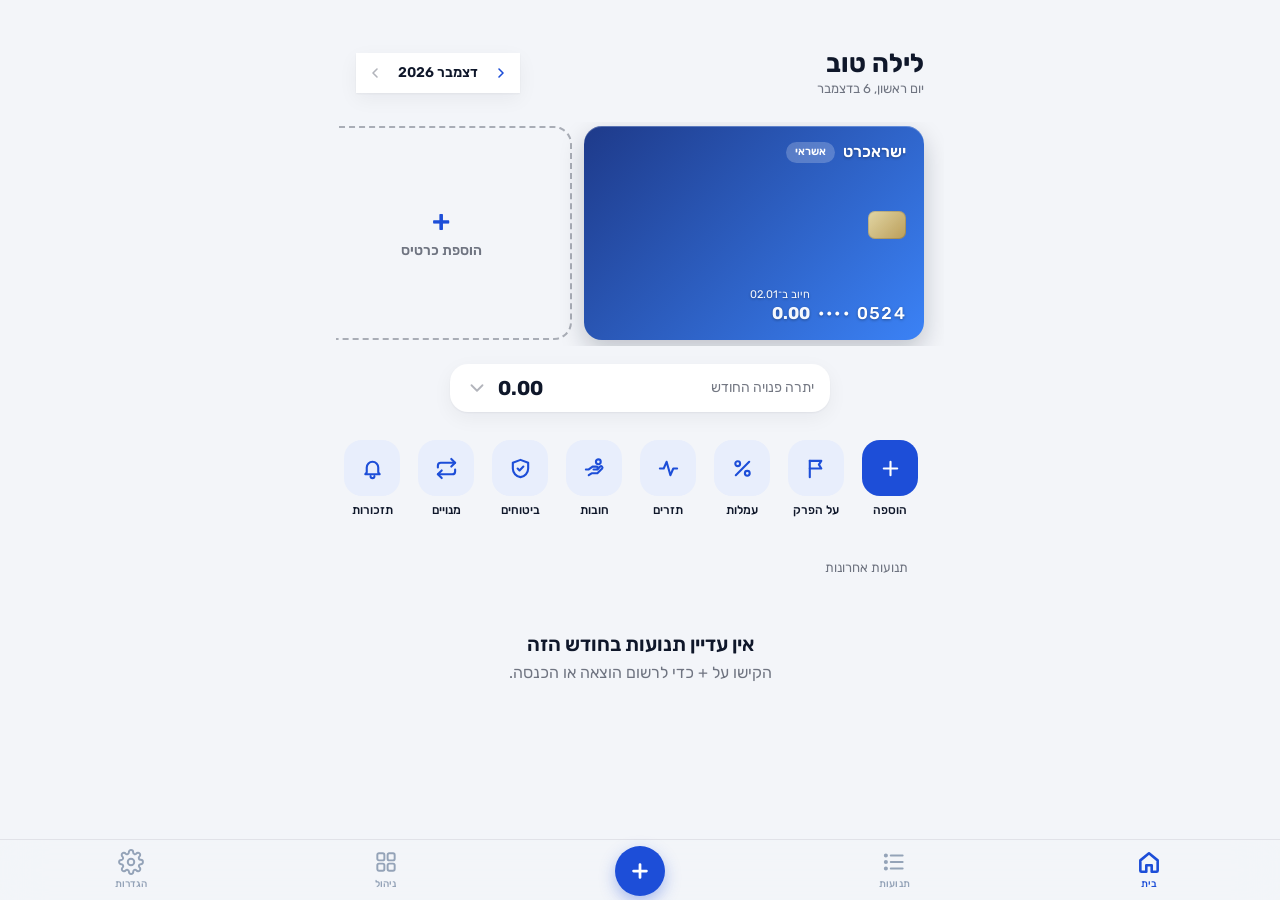
==== index.html @ ef6e1f37 "גרסה 27: אוקטובר חוזר לתאריך הקנייה, ספירה לפי מועד חיוב מנובמבר 2026 Co-Authored-By: Claude Opus 5." ====
<!doctype html>
<html lang="he" dir="rtl">
<head>
<meta charset="utf-8">
<meta name="viewport" content="width=device-width,initial-scale=1,viewport-fit=cover">
<meta name="theme-color" id="themeColor" content="#140C24">
<meta name="apple-mobile-web-app-capable" content="yes">
<meta name="mobile-web-app-capable" content="yes">
<meta name="apple-mobile-web-app-status-bar-style" content="black-translucent">
<meta name="apple-mobile-web-app-title" content="הכיס החודשי">
<link rel="manifest" href="manifest.webmanifest">
<link rel="apple-touch-icon" href="icon-180.png">
<link rel="icon" type="image/png" href="icon-192.png">
<title>הכיס החודשי</title>
<link rel="preconnect" href="https://fonts.googleapis.com">
<link rel="preconnect" href="https://fonts.gstatic.com" crossorigin>
<link rel="stylesheet" href="https://fonts.googleapis.com/css2?family=Rubik:wght@400;500;600;700&display=swap">
<style id="skinGlass">
/* Layout: dark "liquid glass" app — color blobs fixed behind everything, four tab views of floating glass cards and grouped lists, floating glass tab bar with a glowing add button, glass sheets */
:root{
  /* base */
  --bg:#140C24;
  /* glass */
  --glass:rgba(255,255,255,.12); --glass-strong:rgba(255,255,255,.16); --glass-border:rgba(255,255,255,.26);
  --glass-hi:inset 0 1px 0 rgba(255,255,255,.4); --glass-drop:0 20px 40px rgba(0,0,0,.25);
  --glass-blur:blur(24px) saturate(170%);
  --cell:var(--glass); --sheet:var(--glass-strong); --sheet-cell:rgba(255,255,255,.10);
  /* text */
  --label:#FFFFFF; --label2:rgba(255,255,255,.7); --label3:rgba(255,255,255,.42);
  /* lines, fills */
  --sep:rgba(255,255,255,.12); --fill:rgba(255,255,255,.12); --fill-press:rgba(255,255,255,.10);
  --seg-sel:rgba(255,255,255,.24); --tint:#FFCF85;
  /* blobs */
  --blob-bordeaux:#9E2B55; --blob-amber:#E89B3C; --blob-purple:#5B4FE0; --blob-teal:#1FA59A;
  /* kinds: solid for text, gradient for surfaces */
  --green:#6EE7AE; --red:#FF7C9C; --teal:#5FE0D2; --indigo:#A39BFF; --orange:#FFAA6B; --gray:rgba(255,255,255,.55);
  --green-text:#7CF0B9; --red-text:#FF8FAB; --orange-text:#FFB77E;
  --g-inc:linear-gradient(135deg,#7CF0B4,#22A97A); --g-exp:linear-gradient(135deg,#FF92AC,#B8325F);
  --g-sav:linear-gradient(135deg,#66EADB,#1FA59A); --g-inv:linear-gradient(135deg,#ADA5FF,#5B4FE0);
  --g-maa:linear-gradient(135deg,#FFC27E,#E26E36); --g-gray:linear-gradient(135deg,rgba(255,255,255,.38),rgba(255,255,255,.14));
  --g-plus:linear-gradient(135deg,#F2A94A,#9E2B55);
  /* bars and overlays */
  --bar:rgba(20,12,36,.38); --as-bg:var(--glass-strong); --scrim:rgba(8,4,18,.55);
  --ov:rgba(24,14,44,.62); --sw-bg:rgba(36,24,62,.94); --badge-ring:rgba(20,12,36,.85); --plus-glow:rgba(232,155,60,.42);
  /* radii */
  --r-xl:30px; --r-lg:24px; --r-md:18px; --r-pill:999px;
  /* type */
  --font:"Rubik",-apple-system,BlinkMacSystemFont,"Segoe UI",system-ui,Arial,sans-serif;
  --font-num:"Rubik",-apple-system,BlinkMacSystemFont,"Segoe UI",system-ui,sans-serif;
  color-scheme:dark;
}

*{box-sizing:border-box;-webkit-tap-highlight-color:transparent}
html{-webkit-text-size-adjust:100%;color-scheme:dark;background:var(--bg)}
:root{padding-top:env(safe-area-inset-top,0px);padding-bottom:env(safe-area-inset-bottom,0px)}
[hidden]{display:none!important}
body{margin:0;min-height:100vh;background:transparent;color:var(--label);font-family:var(--font);font-size:16px;line-height:1.35;-webkit-font-smoothing:antialiased}
body::before{content:"";position:fixed;inset:0 0 auto;height:env(safe-area-inset-top,0px);z-index:10;background:transparent;transition:background .2s}
html.scrolled body::before{background:var(--bar);-webkit-backdrop-filter:var(--glass-blur);backdrop-filter:var(--glass-blur)}
button{font:inherit;color:inherit;cursor:pointer;-webkit-user-select:none;user-select:none}
button:focus-visible,input:focus-visible{outline:2px solid var(--tint);outline-offset:3px}
.num{font-family:var(--font-num);font-variant-numeric:tabular-nums;direction:ltr;unicode-bidi:isolate}
svg.i{width:22px;height:22px;stroke:currentColor;fill:none;stroke-width:2;stroke-linecap:round;stroke-linejoin:round}
.gut{padding-left:max(20px,env(safe-area-inset-left,0px));padding-right:max(20px,env(safe-area-inset-right,0px))}

/* color blobs: fixed behind the whole app, so every scroll position has color under the glass */
.aurora{position:fixed;inset:0;z-index:-1;overflow:hidden;pointer-events:none}
.aurora i{position:absolute;border-radius:50%;filter:blur(76px)}
.aurora .b1{width:330px;height:330px;background:var(--blob-bordeaux);opacity:.85;top:-70px;right:-90px}
.aurora .b2{width:340px;height:340px;background:var(--blob-purple);opacity:.8;top:30%;left:-140px}
.aurora .b3{width:290px;height:290px;background:var(--blob-teal);opacity:.6;top:56%;right:-110px}
.aurora .b4{width:270px;height:270px;background:var(--blob-amber);opacity:.55;bottom:-80px;left:14%}

/* glass: the base of every surface */
.monthsw,.card,.tile,.group,.seg,.tabbar,.asgroup,.ascancel,.banner,.sheet,.skin,.flm{
  background:var(--glass);border:1px solid var(--glass-border);
  -webkit-backdrop-filter:var(--glass-blur);backdrop-filter:var(--glass-blur);box-shadow:var(--glass-hi)}
/* highlighted glass: main card, sheets, floating bars */
.card.balance,.sheet,.tabbar,.asgroup,.ascancel,.banner{background:var(--glass-strong);box-shadow:var(--glass-hi),var(--glass-drop)}
/* layers that sit over other content get a deep tint under the glass so text behind them never shows through */
.sheet,.tabbar,.asgroup,.ascancel,.banner{background:linear-gradient(var(--glass-strong),var(--glass-strong)),var(--ov)}
/* glass nested inside glass: same look without a second backdrop */
.sheet .group,.sheet .seg,.cell .seg{background:var(--sheet-cell);-webkit-backdrop-filter:none;backdrop-filter:none}

/* nav bar */
.nav{position:sticky;top:env(safe-area-inset-top,0px);z-index:8;height:48px;display:grid;grid-template-columns:1fr auto 1fr;align-items:center;background:transparent;transition:background .2s}
html.scrolled .nav{background:var(--bar);-webkit-backdrop-filter:var(--glass-blur);backdrop-filter:var(--glass-blur);box-shadow:0 1px 0 rgba(255,255,255,.08)}
.navicon{width:44px;height:44px;border:0;background:none;color:var(--tint);display:grid;place-items:center;padding:0}
.navicon:active{opacity:.5}
.nav .navicon:first-child{justify-self:start;margin-inline-start:-10px}
.nav .navicon:last-child{justify-self:end;margin-inline-end:-10px}
.navtitle{font-size:17px;font-weight:600;opacity:0;transition:opacity .2s}
html.scrolled .navtitle{opacity:1}

.app{max-width:600px;margin:0 auto;padding-block:4px 128px;display:flex;flex-direction:column;gap:16px}
.largetitle{margin:2px 4px 0;font-size:32px;font-weight:700;line-height:1.15;letter-spacing:-.01em}
.head{display:flex;flex-direction:column;gap:14px}
.monthsw{display:flex;align-items:center;justify-content:space-between;border-radius:20px;height:54px;padding:0 6px}
.monthsw span{font-size:17px;font-weight:600}
.chev{width:44px;height:44px;border:0;background:none;color:var(--tint);display:grid;place-items:center;border-radius:var(--r-pill)}
.chev:active{background:var(--fill-press)}
.chev:disabled{color:var(--label3);cursor:default;background:none}
.chev svg{width:20px;height:20px;stroke-width:2.4}

/* summary */
.card{border-radius:var(--r-xl);padding:22px 24px}
.balance .cap{font-size:15px;color:var(--label2)}
.balance .big{font-size:42px;font-weight:700;line-height:1.15;text-align:right;margin-top:4px;background:linear-gradient(180deg,#FFFFFF,rgba(255,255,255,.72));-webkit-background-clip:text;background-clip:text;color:transparent}
.big.pos{background-image:linear-gradient(180deg,#A6F7CF,#4FD69A)} .big.neg{background-image:linear-gradient(180deg,#FFB1C3,#F0577F)}
.tiles{display:grid;grid-template-columns:1fr 1fr;gap:12px}
.tile{border-radius:var(--r-lg);padding:18px;display:flex;flex-direction:column;gap:6px;min-width:0}
.tile .tl{display:flex;align-items:center;gap:8px;font-size:15px;font-weight:600}
.tile .tl i{width:28px;height:28px;border-radius:10px;display:grid;place-items:center;color:#fff;box-shadow:inset 0 1px 0 rgba(255,255,255,.45)}
.tile .tl i svg{width:15px;height:15px;stroke-width:2.6}
.tile .v{font-size:22px;font-weight:700;text-align:right;color:var(--label)}
.tile .cp{font-size:12px;color:var(--label2)}
.tile .acc{margin-top:6px;padding-top:10px;border-top:1px solid rgba(255,255,255,.12);display:flex;justify-content:space-between;align-items:baseline;gap:6px;font-size:13px;color:var(--label2)}
.tile .acc b{font-size:15px;font-weight:700;color:var(--label)}
.tile .acc.sub{border-top:0;margin-top:0;padding-top:0}
.c-inc{color:var(--green)} .c-exp{color:var(--red)} .c-sav{color:var(--teal)} .c-inv{color:var(--indigo)} .c-maa{color:var(--orange)}
.b-maa{background:var(--g-maa)} .b-inc{background:var(--g-inc)} .b-exp{background:var(--g-exp)} .b-sav{background:var(--g-sav)} .b-inv{background:var(--g-inv)} .b-gray{background:var(--g-gray)}

/* grouped lists */
.sec{display:flex;flex-direction:column;gap:8px}
.sh{font-size:13px;color:var(--label2);padding:0 8px;font-weight:500;margin:0}
.sf{font-size:13px;color:var(--label2);padding:0 8px;line-height:1.45;margin:0}
.group{border-radius:var(--r-lg);overflow:hidden}
.cell{display:flex;align-items:center;gap:12px;min-height:54px;padding:10px 20px;width:100%;border:0;background:none;text-align:right;font-size:16px;color:var(--label);position:relative}
.group > .cell:not([hidden]) ~ .cell:not([hidden])::before,.group > .swrow ~ .swrow::before{content:"";position:absolute;top:0;left:20px;right:var(--inset,20px);height:1px;background:var(--sep);z-index:3}
button.cell:active,.swcontent button.cell:active{background:var(--fill-press)}
.cell .grow{flex:1;min-width:0;display:flex;flex-direction:column;gap:2px}
.cell .grow .t1{white-space:nowrap;overflow:hidden;text-overflow:ellipsis}
.cell .grow .t2{font-size:13px;color:var(--label2);white-space:nowrap;overflow:hidden;text-overflow:ellipsis}
.cell .grow .t2.num-mixed{white-space:normal}
/* planned: a recurring transaction whose day has not come yet */
.cell.proj{opacity:.62}
.cell.proj .sq{box-shadow:none;outline:1.5px dashed rgba(255,255,255,.55);outline-offset:-1.5px;background:rgba(255,255,255,.1)!important}
.planpill{font-size:11px;font-weight:600;padding:2px 8px;border-radius:var(--r-pill);background:rgba(255,255,255,.14);border:1px solid rgba(255,255,255,.2);color:var(--label);margin-inline-start:6px;vertical-align:1px}
.cell .val{color:var(--label2);white-space:nowrap}
.cell .disc{color:var(--label3);display:grid;place-items:center;flex:none}
.cell .disc svg{width:14px;height:14px;stroke-width:2.6}
.cell .sq{width:36px;height:36px;border-radius:12px;display:grid;place-items:center;color:#fff;flex:none;font-weight:600;font-size:14px;box-shadow:inset 0 1px 0 rgba(255,255,255,.45)}
.cell .sq svg{width:18px;height:18px;stroke-width:2.4}
.cell.withicon{--inset:68px}
.cell .amt{font-weight:600;white-space:nowrap}
.amt.inc{color:var(--green-text)}
.val.strong{color:var(--orange-text);font-weight:700}
.tint{color:var(--tint)} .destructive{color:var(--red-text)}
.cell.center{justify-content:center}
.cell .checkmark{color:var(--tint);visibility:hidden}
.cell[aria-checked="true"] .checkmark{visibility:visible}
.cell .checkmark svg{width:18px;height:18px;stroke-width:2.8}
.barrow{display:flex;flex-direction:column;gap:8px;padding:14px 20px 16px;position:relative}
.barrow + .barrow::before{content:"";position:absolute;top:0;left:20px;right:20px;height:1px;background:var(--sep)}
.barrow .top{display:flex;justify-content:space-between;align-items:baseline;gap:10px}
.barrow .pct{color:var(--label2);font-size:14px;margin-right:8px}
.barrow .sub{font-size:13px;color:var(--label2)}
button.barrow{width:100%;border:0;background:none;text-align:right;color:var(--label);font:inherit}
button.barrow:active{background:var(--fill-press)}
.cmprow{display:flex;flex-direction:column;gap:10px;padding:14px 20px 16px;position:relative}
.cmprow + .cmprow::before{content:"";position:absolute;top:0;left:20px;right:20px;height:1px;background:var(--sep)}
.cmprow .top{display:flex;justify-content:space-between;align-items:center;gap:10px}
.cmprow .n{font-weight:600;min-width:0;overflow:hidden;text-overflow:ellipsis;white-space:nowrap}
.cmprow .bars{display:grid;grid-template-columns:auto 1fr auto;align-items:center;gap:8px 12px}
.cmprow .bl{font-size:13px;color:var(--label2);white-space:nowrap}
.cmprow .a{font-size:15px;text-align:left;min-width:72px}
.fill.gray{background:linear-gradient(90deg,rgba(255,255,255,.5),rgba(255,255,255,.25))}
.delta{font-size:13px;font-weight:600;padding:4px 10px;border-radius:var(--r-pill);background:var(--fill);border:1px solid rgba(255,255,255,.14);white-space:nowrap;direction:rtl}
.delta.good{color:var(--green-text)} .delta.bad{color:var(--red-text)} .delta.same{color:var(--label2)}
.minisw{display:flex;align-items:center;gap:0;flex:none}
.minisw .chev{width:36px;height:36px}
.minisw span{min-width:96px;text-align:center;font-weight:600}
.seg.mini{width:170px;flex:none}
.cell input.fx{max-width:110px;direction:ltr;text-align:left;font-family:var(--font-num)}
.track{height:8px;border-radius:var(--r-pill);background:rgba(255,255,255,.12);overflow:hidden}
.fill{height:100%;border-radius:var(--r-pill);background:var(--g-exp);box-shadow:inset 0 1px 0 rgba(255,255,255,.35)}
.dot{width:10px;height:10px;border-radius:50%;flex:none}

/* swipe to delete */
.swrow{position:relative;overflow:hidden}
.swdel{position:absolute;top:0;bottom:0;left:0;width:88px;border:0;background:var(--g-exp);color:#fff;font-size:15px;font-weight:600;visibility:hidden}
.swrow.swiping .swdel,.swrow.open .swdel{visibility:visible}
.swcontent{position:relative;background:transparent;touch-action:pan-y;transition:transform .25s cubic-bezier(.2,.8,.2,1),background .2s;z-index:1}
.swrow.swiping .swcontent,.swrow.open .swcontent{background:var(--sw-bg)}

/* segmented control */
.seg{display:grid;grid-auto-flow:column;grid-auto-columns:1fr;border-radius:var(--r-md);padding:4px}
.seg button{border:0;background:none;height:38px;border-radius:14px;font-size:14px;font-weight:500;color:var(--label2);position:relative;padding:0 4px;white-space:nowrap;transition:background .2s,color .2s}
.seg.dense button{font-size:12px;padding:0 2px}
.seg.mini button{height:32px;border-radius:12px;font-size:13px}
.seg button[aria-pressed="true"]{background:var(--seg-sel);color:var(--label);font-weight:600;box-shadow:inset 0 1px 0 rgba(255,255,255,.45),0 6px 14px rgba(0,0,0,.18)}

/* switch */
.switch{appearance:none;-webkit-appearance:none;width:54px;height:32px;border-radius:var(--r-pill);background:rgba(255,255,255,.16);border:1px solid rgba(255,255,255,.22);position:relative;cursor:pointer;flex:none;margin:0;transition:background .25s}
.switch::after{content:"";position:absolute;top:2px;right:2px;width:26px;height:26px;border-radius:50%;background:#fff;box-shadow:0 4px 10px rgba(0,0,0,.3);transition:right .25s}
.switch:checked{background:var(--g-sav)}
.switch:checked::after{right:24px}

/* stepper */
.stepper{display:flex;background:var(--fill);border:1px solid rgba(255,255,255,.16);border-radius:var(--r-pill);height:36px;flex:none;overflow:hidden}
.stepper button{width:46px;border:0;background:none;color:var(--label);font-size:22px;line-height:1;display:grid;place-items:center}
.stepper button:active{background:var(--fill-press)}
.stepper button:disabled{color:var(--label3)}

/* inputs inside cells */
.cell input.text{flex:1;min-width:0;border:0;background:none;color:var(--label);font:inherit;font-size:16px;text-align:left;outline:none;padding:0}
.cell input.text::placeholder{color:var(--label3)}
.amountcell{flex-direction:column;align-items:stretch;gap:2px;padding:16px 20px 18px}
.amountcell label{font-size:13px;color:var(--label2)}
.amountcell input{border:0;background:none;outline:none;color:var(--label);font-family:var(--font-num);font-size:38px;font-weight:700;direction:ltr;text-align:right;padding:0;width:100%}
.amountcell input::placeholder{color:var(--label3)}
.datepill{border:1px solid rgba(255,255,255,.16);border-radius:16px;background:var(--fill);color:var(--label);font:inherit;font-size:16px;padding:7px 12px;min-height:38px;color-scheme:dark}

/* tab views */
.view,.part{display:flex;flex-direction:column;gap:16px}

/* tab bar: floating glass bar, five slots, glowing add button in the middle, badges */
.tabbar{position:fixed;z-index:7;left:max(14px,env(safe-area-inset-left,0px));right:max(14px,env(safe-area-inset-right,0px));bottom:max(12px,env(safe-area-inset-bottom,0px));max-width:560px;margin:0 auto;height:68px;border-radius:var(--r-xl);display:grid;grid-template-columns:repeat(5,1fr);align-items:center;padding:0 6px}
.tabbar .tab{border:0;background:none;display:flex;flex-direction:column;align-items:center;gap:3px;color:rgba(255,255,255,.55);padding:0;height:100%;justify-content:center;transition:color .2s}
.tabbar .tab:active{opacity:.7}
.tab .ti{position:relative;display:grid;place-items:center;height:30px;width:56px}
.tab .ti::before{content:"";position:absolute;inset:0;border-radius:var(--r-pill);background:transparent;transition:background .2s}
.tab .ti svg{position:relative;width:24px;height:24px;stroke-width:1.9}
.tab .tl{font-size:11px;font-weight:500}
.tab[aria-current="page"]{color:#fff}
.tab[aria-current="page"] .ti::before{background:rgba(255,255,255,.18);box-shadow:inset 0 1px 0 rgba(255,255,255,.4)}
.tab[aria-current="page"] .ti svg{stroke-width:2.3}
.badge{position:absolute;z-index:1;top:-6px;right:calc(50% + 4px);min-width:20px;height:20px;padding:0 6px;border-radius:var(--r-pill);background:var(--g-exp);color:#fff;font-size:12px;font-weight:600;line-height:20px;text-align:center;box-shadow:0 0 0 2px var(--badge-ring),0 4px 10px rgba(158,43,85,.5)}
.badge.dot{min-width:11px;width:11px;height:11px;padding:0;top:-1px;right:calc(50% + 8px)}
.tabplus{border:0;background:none;display:grid;place-items:center;height:100%;padding:0}
.tabplus span{position:relative;width:56px;height:56px;border-radius:50%;background:var(--g-plus);color:#fff;display:grid;place-items:center;box-shadow:inset 0 1px 0 rgba(255,255,255,.55),0 10px 26px var(--plus-glow),0 0 0 1px rgba(255,255,255,.28);transition:transform .15s}
.tabplus:active span{transform:scale(.92)}
.tabplus svg{width:24px;height:24px;stroke-width:2.8}

.empty{text-align:center;padding:36px 20px;color:var(--label2);display:flex;flex-direction:column;align-items:center;gap:8px}
.empty .ei{width:52px;height:52px;color:var(--label3)}
.empty b{color:var(--label);font-size:19px;font-weight:600}

/* sheets */
.scrim{position:fixed;inset:0;background:var(--scrim);z-index:20}
.sheet{position:fixed;left:0;right:0;bottom:0;margin:0 auto;max-width:640px;top:calc(env(safe-area-inset-top,0px) + 14px);z-index:21;border-radius:32px 32px 0 0;border-bottom:0;display:flex;flex-direction:column}
.grabber{width:40px;height:5px;border-radius:var(--r-pill);background:rgba(255,255,255,.4);margin:8px auto 0;flex:none}
.sheetnav{display:grid;grid-template-columns:1fr auto 1fr;align-items:center;height:56px;flex:none}
.sheetnav h3{margin:0;font-size:17px;font-weight:600;text-align:center;white-space:nowrap}
.navtext{border:0;background:none;color:var(--tint);font-size:16px;padding:8px 0;justify-self:start;display:flex;align-items:center;gap:2px}
.navtext.trail{justify-self:end;font-weight:600}
.navtext:active{opacity:.5}
.navtext svg{width:20px;height:20px;stroke-width:2.6}
.sheetbody{flex:1;overflow-y:auto;-webkit-overflow-scrolling:touch;padding-bottom:calc(34px + env(safe-area-inset-bottom,0px))}
.sheetbody .inner{display:flex;flex-direction:column;gap:22px;padding-top:6px}
.errline{color:var(--red-text);font-size:13px;padding:0 8px;margin:0}

/* action sheet */
.scrim2{position:fixed;inset:0;background:var(--scrim);z-index:30}
.actionsheet{position:fixed;left:0;right:0;bottom:0;margin:0 auto;max-width:440px;z-index:31;padding:0 12px calc(12px + env(safe-area-inset-bottom,0px));display:flex;flex-direction:column;gap:10px}
.asgroup{border-radius:28px;overflow:hidden}
.astitle{padding:18px 20px;text-align:center;display:flex;flex-direction:column;gap:5px;font-size:13px;color:var(--label2);border-bottom:1px solid var(--sep)}
.astitle b{font-weight:600}
.astitle .what{color:var(--label);font-size:15px;font-weight:600;direction:rtl}
.asbtn{display:block;width:100%;height:58px;border:0;background:none;color:var(--tint);font-size:18px;border-top:1px solid var(--sep)}
.asbtn:first-child{border-top:0}
.asbtn:active{background:var(--fill-press)}
.asbtn.destructive{color:var(--red-text)}
.ascancel{height:58px;border-radius:var(--r-lg);color:var(--label);font-size:18px;font-weight:600}
.ascancel:active{opacity:.75}

/* banner */
.banner{position:fixed;z-index:40;left:0;right:0;margin:0 auto;width:max-content;max-width:calc(100vw - 40px);top:calc(env(safe-area-inset-top,0px) + 10px);border-radius:22px;padding:14px 20px;display:flex;gap:16px;align-items:center;font-size:15px;font-weight:500}
.banner button{border:0;background:none;color:var(--tint);font-weight:600;font-size:15px;padding:2px 4px}
.hintline{text-align:center;font-size:13px;color:var(--label3);margin:4px 0 0}

.panel{display:flex;flex-direction:column;gap:16px}

/* ===== bank-style home, quick actions, life views ===== */
.hello{display:flex;align-items:center;justify-content:space-between;gap:12px;margin-top:4px}
.hellotx{min-width:0}
.hello .hi{font-size:26px;font-weight:700;line-height:1.2}
.hello .hsub{font-size:13px;color:var(--label2);margin-top:2px}
.monthsw.msmall{height:40px;border-radius:var(--r-pill);padding:0 2px;flex:none}
.monthsw.msmall span{font-size:14px;min-width:92px;text-align:center}
.monthsw.msmall .chev{width:34px;height:34px}
.monthsw.msmall .chev svg{width:16px;height:16px}
.hero .big{font-size:44px}
.flows{display:flex;gap:18px;flex-wrap:wrap;margin-top:12px;font-size:14px;color:var(--label2)}
.flows.sm{margin-top:6px;font-size:13px}
.flows .fl{display:inline-flex;align-items:baseline;gap:5px}
.flows b{color:var(--label);font-weight:600}
.fa{font-size:10px}.fa.up{color:var(--green-text)}.fa.down{color:var(--red-text)}
.cap.plan{margin-top:10px;font-size:13px}
.quick{display:flex;gap:6px;overflow-x:auto;margin:0 calc(-1 * max(20px,env(safe-area-inset-left,0px)));padding:2px max(20px,env(safe-area-inset-left,0px)) 4px;scrollbar-width:none;-webkit-overflow-scrolling:touch}
.quick::-webkit-scrollbar{display:none}
.qa{flex:none;width:68px;border:0;background:none;display:flex;flex-direction:column;align-items:center;gap:7px;color:var(--label);padding:2px 0}
.qa .qi{width:54px;height:54px;border-radius:20px;display:grid;place-items:center;color:#fff;box-shadow:inset 0 1px 0 rgba(255,255,255,.45)}
.qa .qi svg{width:23px;height:23px;stroke-width:2.2}
.qa .ql{font-size:12px;font-weight:500;color:var(--label2);white-space:nowrap}
.qa:active{opacity:.6}
.b-plus{background:var(--g-plus)}
.shrow{display:flex;align-items:center;justify-content:space-between;padding-inline-end:4px}
.seeall{border:0;background:none;color:var(--tint);font-size:14px;font-weight:600;display:inline-flex;align-items:center;gap:2px;padding:4px}
.seeall svg{width:14px;height:14px;stroke-width:2.6}
.recent{display:flex;flex-direction:column;gap:14px}
.recent .day{font-size:13px;color:var(--label2);font-weight:500;margin:0 8px 6px}
.cell .t2.wrap{white-space:normal}
.cell .t2.due{color:var(--red-text)} .cell .t2.soon{color:var(--orange-text)}
.flowcard{display:flex;flex-direction:column;gap:14px;width:100%;text-align:right;color:var(--label);font:inherit;padding:18px 20px}
.fchead{display:flex;justify-content:space-between;align-items:center}
.fchead .disc{color:var(--label3)} .fchead .disc svg{width:14px;height:14px;stroke-width:2.6}
.fcmonths{display:grid;grid-template-columns:repeat(3,1fr);gap:10px}
.fcm{display:flex;flex-direction:column;gap:3px}
.fcm .m{font-size:13px;color:var(--label2)}
.fcm .n{font-size:17px;font-weight:700}
.pos-t{color:var(--green-text)} .neg-t{color:var(--red-text)}
.flmonths{display:flex;flex-direction:column;gap:12px}
.flm{width:100%;text-align:right;font:inherit;color:var(--label);border-radius:var(--r-lg);padding:16px 20px;display:flex;flex-direction:column;gap:8px}
.flm .top{display:flex;justify-content:space-between;align-items:baseline}
.flm .mn{font-size:17px;font-weight:600}
.flm .nt{font-size:19px;font-weight:700}
.flm .rw{display:flex;justify-content:space-between;font-size:14px;color:var(--label2)}
.flm .rw b{color:var(--label);font-weight:500}
.flm .cum{font-size:12px;color:var(--label3)}
.flm .det{display:flex;flex-direction:column;gap:0;margin-top:6px;border-top:1px solid var(--sep);padding-top:6px}
.flm .det .dr{display:flex;justify-content:space-between;gap:10px;font-size:14px;padding:6px 0}
.flm .det .dr span:first-child{min-width:0;overflow:hidden;text-overflow:ellipsis;white-space:nowrap}
.flm .det .dr .pl{color:var(--label3);font-size:12px}
.lbl{flex:none;min-width:64px;color:var(--label)}
.lbl.grow{flex:1}
.cell .sel{flex:1;min-width:0;border:0;background:none;color:var(--label2);font:inherit;font-size:16px;text-align:left;text-align-last:left;direction:rtl;appearance:none;-webkit-appearance:none;outline:none;padding:0}
.cell .sel option{color:#000}
.skin.wide{grid-column:1/-1}
.skin.wide .pv{height:52px}

.search{display:flex;align-items:center;gap:8px;height:44px;padding:0 14px;border-radius:14px;background:var(--fill);color:var(--label2)}
.search svg{width:18px;height:18px;flex:none}
.search input{flex:1;min-width:0;border:0;background:none;outline:none;color:var(--label);font:inherit;font-size:16px;padding:0;-webkit-appearance:none;appearance:none}
.search input::placeholder{color:var(--label3)}
.search input::-webkit-search-cancel-button{display:none}
.search button{border:0;background:none;color:var(--label3);font-size:14px;padding:6px}
.flows .dot{width:8px;height:8px;align-self:center}

.cards{display:flex;gap:12px;overflow-x:auto;scroll-snap-type:x mandatory;margin:0 calc(-1 * max(20px,env(safe-area-inset-left,0px)));padding:4px max(20px,env(safe-area-inset-left,0px)) 6px;scrollbar-width:none;-webkit-overflow-scrolling:touch}
.cards::-webkit-scrollbar{display:none}
.ccard{flex:none;width:78%;max-width:340px;aspect-ratio:1.586;border:0;border-radius:18px;scroll-snap-align:center;background-size:cover;background-position:center;color:#fff;text-align:right;font:inherit;padding:16px 18px;display:flex;flex-direction:column;justify-content:space-between;position:relative;box-shadow:0 10px 24px rgba(15,23,42,.22),inset 0 1px 0 rgba(255,255,255,.25);text-shadow:0 1px 3px rgba(0,0,0,.35)}
.ccard:active{transform:scale(.98)}
.cctop{display:flex;justify-content:space-between;align-items:center;gap:8px}
.ccname{font-size:16px;font-weight:600;min-width:0;overflow:hidden;text-overflow:ellipsis;white-space:nowrap}
.cctype{font-size:11px;font-weight:600;padding:3px 9px;border-radius:999px;background:rgba(255,255,255,.22);backdrop-filter:blur(6px);-webkit-backdrop-filter:blur(6px);text-shadow:none}
.ccchip{width:38px;height:28px;border-radius:7px;background:linear-gradient(135deg,#F6E3A1,#C9A24A);box-shadow:inset 0 0 0 1px rgba(0,0,0,.15);opacity:.9}
.ccbot{display:flex;justify-content:space-between;align-items:flex-end;gap:8px}
.ccnum{font-size:17px;letter-spacing:.08em;font-weight:500}
.ccbill{display:flex;flex-direction:column;align-items:flex-start;font-size:11px;opacity:.95}
.ccbill b{font-size:17px;font-weight:700}
.ccard.add{background:none;border:2px dashed var(--label3);color:var(--label2);box-shadow:none;text-shadow:none;align-items:center;justify-content:center;gap:6px;width:46%;font-size:14px;font-weight:600}
.ccplus{font-size:30px;line-height:1;color:var(--tint)}
.ccard.preview{width:100%;max-width:380px;margin:0 auto}
.ccard.preview:active{transform:none}
.swatches{display:flex;gap:12px;justify-content:center}
.swatches button{width:34px;height:34px;border-radius:50%;border:0;box-shadow:inset 0 1px 0 rgba(255,255,255,.3)}
.swatches button[aria-pressed="true"]{box-shadow:0 0 0 2px var(--bg,#fff),0 0 0 4px var(--tint)}

.balbar{padding:0!important;border-radius:16px;margin-top:-6px;align-self:center;width:min(100%,380px)}
.bbhead{display:flex;align-items:center;gap:10px;width:100%;border:0;background:none;color:var(--label);font:inherit;padding:10px 16px;text-align:right;min-height:48px}
.bbhead .cap{flex:1;min-width:0;font-size:14px;color:var(--label2);white-space:nowrap;overflow:hidden;text-overflow:ellipsis}
.balbar .bbhead .big{font-size:20px;line-height:1.2;margin:0;text-align:left;font-weight:700}
.bbchev{width:18px;height:18px;flex:none;color:var(--label3);transition:transform .2s}
.balbar.open .bbchev{transform:rotate(180deg)}
.bbdet{padding:0 16px 14px;border-top:1px solid var(--sep)}
.bbdet .flows{margin-top:10px}

/* ===== theme presets: html[data-skin] picks colors; the glass level sliders set --glass, --glass-strong, --sheet-cell, --ov and --glass-blur inline on <html> ===== */
html[data-skin="ocean"]{--bg:#06141F;--blob-bordeaux:#1C6FB8;--blob-amber:#38C7D9;--blob-purple:#2B3FA8;--blob-teal:#14A37F;
  --tint:#7FE3FF;--bar:rgba(6,20,31,.4);--sw-bg:rgba(14,36,56,.94);--badge-ring:rgba(6,20,31,.85);--plus-glow:rgba(56,199,217,.42);
  --g-plus:linear-gradient(135deg,#5FE0F0,#2453C9)}
html[data-skin="light"]{--bg:#EFE9F6;--blob-bordeaux:#F3A3BF;--blob-amber:#FFCB8E;--blob-purple:#A99CFF;--blob-teal:#86DCCB;
  --glass-border:rgba(255,255,255,.8);--glass-hi:inset 0 1px 0 rgba(255,255,255,.95);--glass-drop:0 16px 36px rgba(60,30,90,.14);
  --label:#1C1430;--label2:rgba(28,20,48,.66);--label3:rgba(28,20,48,.38);--sep:rgba(28,20,48,.1);
  --fill:rgba(28,20,48,.06);--fill-press:rgba(28,20,48,.06);--seg-sel:#FFFFFF;--tint:#9A3E12;
  --green:#14935A;--red:#D92D5B;--teal:#0A8C86;--indigo:#4C3FD0;--orange:#C2611B;--gray:rgba(28,20,48,.5);
  --green-text:#127A4B;--red-text:#C4244F;--orange-text:#A4500F;--g-gray:linear-gradient(135deg,#B7AECB,#8C819F);
  --bar:rgba(255,255,255,.5);--scrim:rgba(40,20,60,.25);--sw-bg:rgba(250,247,253,.97);--badge-ring:#FFFFFF;--plus-glow:rgba(232,155,60,.35);
  color-scheme:light}
html[data-skin="light"] .aurora i{opacity:.75}
html[data-skin="light"] .balance .big{background-image:linear-gradient(180deg,#2A1F45,#4A3D66)}
html[data-skin="light"] .big.pos{background-image:linear-gradient(180deg,#1C9C63,#0E7046)}
html[data-skin="light"] .big.neg{background-image:linear-gradient(180deg,#E8406C,#B11E47)}
html[data-skin="light"] .tile .acc,html[data-skin="light"] .delta,html[data-skin="light"] .stepper,html[data-skin="light"] .datepill{border-color:rgba(28,20,48,.1)}
html[data-skin="light"] .datepill{color-scheme:light;background:rgba(255,255,255,.7)}
html[data-skin="light"] .stepper{background:rgba(255,255,255,.7)}
html[data-skin="light"] .track{background:rgba(28,20,48,.08)}
html[data-skin="light"] .fill.gray{background:linear-gradient(90deg,#B7AECB,#D6CFE3)}
html[data-skin="light"] .switch{background:rgba(28,20,48,.14);border-color:rgba(28,20,48,.1)}
html[data-skin="light"] .seg button[aria-pressed="true"]{box-shadow:0 3px 10px rgba(60,30,90,.12)}
html[data-skin="light"] .tabbar .tab{color:rgba(28,20,48,.55)}
html[data-skin="light"] .tab[aria-current="page"]{color:var(--label)}
html[data-skin="light"] .tab[aria-current="page"] .ti::before{background:rgba(255,255,255,.92);box-shadow:0 3px 10px rgba(60,30,90,.12)}
html[data-skin="light"] .grabber{background:rgba(28,20,48,.22)}
html[data-skin="light"].scrolled .nav{box-shadow:0 1px 0 rgba(28,20,48,.08)}
html[data-skin="light"] .planpill{background:rgba(255,255,255,.7);border-color:rgba(28,20,48,.12)}
html[data-skin="light"] .cell.proj .sq{outline-color:rgba(28,20,48,.4);background:rgba(28,20,48,.08)!important;color:var(--label)}
html[data-skin="light"] .skin .pv{border-color:rgba(28,20,48,.12)}

/* theme picker */
.skins{display:grid;grid-template-columns:1fr 1fr;gap:12px}
.skin{display:flex;flex-direction:column;align-items:stretch;gap:3px;padding:10px 10px 12px;border-radius:var(--r-lg);text-align:right;color:var(--label)}
.skin .pv{display:block;height:64px;border-radius:16px;border:1px solid rgba(255,255,255,.22);margin-bottom:6px}
.skin .nm{font-weight:600;font-size:15px}
.skin .ds{font-size:12px;color:var(--label2)}
.skin[aria-pressed="true"]{border-color:var(--tint);box-shadow:var(--glass-hi),0 0 0 2px var(--tint)}
.skin:active{opacity:.75}
/* glass level sliders */
.rangecell{flex-direction:column;align-items:stretch;gap:6px;padding-block:12px}
.rangetop{display:flex;align-items:center;gap:8px}
.rangerow{display:flex;align-items:center;gap:10px}
.rangerow .t2{flex:none;font-size:12px;color:var(--label2)}
.range{flex:1;min-width:0;accent-color:var(--tint);height:28px;margin:0}

@media (prefers-reduced-motion:no-preference){
  .sheet{animation:sheetup .34s cubic-bezier(.2,.9,.25,1)}
  .actionsheet{animation:sheetup .28s cubic-bezier(.2,.9,.25,1)}
  .scrim,.scrim2{animation:fade .25s}
  .banner{animation:drop .3s cubic-bezier(.2,.9,.25,1)}
  .aurora .b1{animation:drift1 26s ease-in-out infinite alternate}
  .aurora .b2{animation:drift2 32s ease-in-out infinite alternate}
  .aurora .b3{animation:drift1 29s ease-in-out infinite alternate-reverse}
  .aurora .b4{animation:drift2 35s ease-in-out infinite alternate-reverse}
  @keyframes sheetup{from{transform:translateY(100%)}}
  @keyframes fade{from{opacity:0}}
  @keyframes drop{from{transform:translateY(-120%)}}
  @keyframes drift1{to{transform:translate(-40px,60px) scale(1.08)}}
  @keyframes drift2{to{transform:translate(50px,-50px) scale(.94)}}
}
</style>
<style id="skinClassic">
/* classic: the original iOS look (no glass), light / dark / automatic. Active only when data-skin="classic" */
:root{
  --bg:#F2F2F7; --cell:#FFFFFF; --sheet:#F2F2F7; --sheet-cell:#FFFFFF;
  --label:#000000; --label2:rgba(60,60,67,.6); --label3:rgba(60,60,67,.3);
  --sep:rgba(60,60,67,.29); --fill:rgba(118,118,128,.12); --fill-press:rgba(0,0,0,.06);
  --seg-sel:#FFFFFF; --tint:#007AFF;
  --red:#FF3B30; --green:#34C759; --teal:#30B0C7; --indigo:#5856D6; --gray:#8E8E93; --orange:#FF9500; --orange-text:#C93400;
  --green-text:#248A3D; --red-text:#D70015;
  --bar:rgba(249,249,249,.8); --as-bg:rgba(249,249,249,.92); --scrim:rgba(0,0,0,.35);
  --font:-apple-system,BlinkMacSystemFont,"SF Pro Text","SF Pro Display","Segoe UI",system-ui,"Helvetica Neue",Arial,sans-serif;
  --font-num:ui-rounded,"SF Pro Rounded",-apple-system,BlinkMacSystemFont,"Segoe UI",system-ui,sans-serif;
}
@media (prefers-color-scheme: dark){:root:not([data-theme="light"]){
  --bg:#000000; --cell:#1C1C1E; --sheet:#1C1C1E; --sheet-cell:#2C2C2E;
  --label:#FFFFFF; --label2:rgba(235,235,245,.6); --label3:rgba(235,235,245,.3);
  --sep:rgba(84,84,88,.65); --fill:rgba(118,118,128,.24); --fill-press:rgba(255,255,255,.08);
  --seg-sel:#636366; --tint:#0A84FF;
  --red:#FF453A; --green:#30D158; --teal:#40C8E0; --indigo:#5E5CE6; --gray:#8E8E93; --orange:#FF9F0A; --orange-text:#FF9F0A;
  --green-text:#30D158; --red-text:#FF453A;
  --bar:rgba(22,22,22,.82); --as-bg:rgba(44,44,46,.94); --scrim:rgba(0,0,0,.55); color-scheme:dark}}
:root[data-theme="dark"]{
  --bg:#000000; --cell:#1C1C1E; --sheet:#1C1C1E; --sheet-cell:#2C2C2E;
  --label:#FFFFFF; --label2:rgba(235,235,245,.6); --label3:rgba(235,235,245,.3);
  --sep:rgba(84,84,88,.65); --fill:rgba(118,118,128,.24); --fill-press:rgba(255,255,255,.08);
  --seg-sel:#636366; --tint:#0A84FF;
  --red:#FF453A; --green:#30D158; --teal:#40C8E0; --indigo:#5E5CE6; --gray:#8E8E93; --orange:#FF9F0A; --orange-text:#FF9F0A;
  --green-text:#30D158; --red-text:#FF453A;
  --bar:rgba(22,22,22,.82); --as-bg:rgba(44,44,46,.94); --scrim:rgba(0,0,0,.55); color-scheme:dark}

*{box-sizing:border-box;-webkit-tap-highlight-color:transparent}
html{-webkit-text-size-adjust:100%;color-scheme:light}
:root{padding-top:env(safe-area-inset-top,0px);padding-bottom:env(safe-area-inset-bottom,0px)}
[hidden]{display:none!important}
body{margin:0;min-height:100vh;background:var(--bg);color:var(--label);font-family:var(--font);font-size:17px;line-height:1.3;letter-spacing:-.01em;-webkit-font-smoothing:antialiased}
body::before{content:"";position:fixed;inset:0 0 auto;height:env(safe-area-inset-top,0px);z-index:10;background:var(--bg)}
html.scrolled body::before{background:var(--bar);-webkit-backdrop-filter:saturate(180%) blur(20px);backdrop-filter:saturate(180%) blur(20px)}
button{font:inherit;color:inherit;cursor:pointer;-webkit-user-select:none;user-select:none}
button:focus-visible,input:focus-visible{outline:2px solid var(--tint);outline-offset:2px}
.num{font-family:var(--font-num);font-variant-numeric:tabular-nums;direction:ltr;unicode-bidi:isolate}
svg.i{width:22px;height:22px;stroke:currentColor;fill:none;stroke-width:2;stroke-linecap:round;stroke-linejoin:round}
.gut{padding-left:max(16px,env(safe-area-inset-left,0px));padding-right:max(16px,env(safe-area-inset-right,0px))}

/* nav bar */
.nav{position:sticky;top:env(safe-area-inset-top,0px);z-index:8;height:44px;display:grid;grid-template-columns:1fr auto 1fr;align-items:center;background:var(--bg)}
html.scrolled .nav{background:var(--bar);-webkit-backdrop-filter:saturate(180%) blur(20px);backdrop-filter:saturate(180%) blur(20px);box-shadow:0 .5px 0 var(--sep)}
.navicon{width:44px;height:44px;border:0;background:none;color:var(--tint);display:grid;place-items:center;padding:0}
.navicon:active{opacity:.4}
.nav .navicon:first-child{justify-self:start;margin-inline-start:-10px}
.nav .navicon:last-child{justify-self:end;margin-inline-end:-10px}
.navtitle{font-size:17px;font-weight:600;opacity:0;transition:opacity .2s}
html.scrolled .navtitle{opacity:1}

.app{max-width:600px;margin:0 auto;padding-block:0 100px;display:flex;flex-direction:column;gap:24px}
.largetitle{margin:2px 0 0;font-size:34px;font-weight:700;letter-spacing:.01em;line-height:1.15}
.head{display:flex;flex-direction:column;gap:10px}
.monthsw{display:flex;align-items:center;justify-content:space-between;background:var(--cell);border-radius:12px;height:44px;padding:0 4px}
.monthsw span{font-size:17px;font-weight:600}
.chev{width:44px;height:44px;border:0;background:none;color:var(--tint);display:grid;place-items:center}
.chev:disabled{color:var(--label3);cursor:default}
.chev svg{width:20px;height:20px;stroke-width:2.4}

/* summary */
.card{background:var(--cell);border-radius:12px;padding:14px 16px}
.balance .cap{font-size:15px;color:var(--label2)}
.balance .big{font-size:40px;font-weight:700;line-height:1.15;text-align:right;margin-top:2px}
.big.pos{color:var(--green-text)} .big.neg{color:var(--red-text)}
.tiles{display:grid;grid-template-columns:1fr 1fr;gap:12px}
.tile{background:var(--cell);border-radius:12px;padding:12px 14px;display:flex;flex-direction:column;gap:4px;min-width:0}
.tile .tl{display:flex;align-items:center;gap:6px;font-size:15px;font-weight:600}
.tile .tl i{width:22px;height:22px;border-radius:6px;display:grid;place-items:center;color:#fff}
.tile .tl i svg{width:14px;height:14px;stroke-width:2.6}
.tile .v{font-size:22px;font-weight:700;text-align:right;color:var(--label)}
.tile .cp{font-size:12px;color:var(--label2)}
.tile .acc{margin-top:4px;padding-top:8px;border-top:.5px solid var(--sep);display:flex;justify-content:space-between;align-items:baseline;gap:6px;font-size:13px;color:var(--label2)}
.tile .acc b{font-size:15px;font-weight:700;color:var(--label)}
.tile .acc.sub{border-top:0;margin-top:0;padding-top:0}
.c-inc{color:var(--green)} .c-exp{color:var(--red)} .c-sav{color:var(--teal)} .c-inv{color:var(--indigo)} .c-maa{color:var(--orange)}
.b-maa{background:var(--orange)} .b-inc{background:var(--green)} .b-exp{background:var(--red)} .b-sav{background:var(--teal)} .b-inv{background:var(--indigo)} .b-gray{background:var(--gray)}

/* grouped lists */
.sec{display:flex;flex-direction:column;gap:7px}
.sh{font-size:13px;color:var(--label2);padding:0 16px;font-weight:400}
.sf{font-size:13px;color:var(--label2);padding:0 16px;line-height:1.38;margin:0}
.group{background:var(--cell);border-radius:12px;overflow:hidden}
.sheet .group{background:var(--sheet-cell)}
.cell{display:flex;align-items:center;gap:12px;min-height:44px;padding:6px 16px;width:100%;border:0;background:none;text-align:right;font-size:17px;color:var(--label);position:relative}
.group > .cell:not([hidden]) ~ .cell:not([hidden])::before,.group > .swrow ~ .swrow::before{content:"";position:absolute;top:0;left:0;right:var(--inset,16px);height:.5px;background:var(--sep);z-index:3}
button.cell:active,.swcontent button.cell:active{background:var(--fill-press)}
.cell .grow{flex:1;min-width:0;display:flex;flex-direction:column;gap:1px}
.cell .grow .t1{white-space:nowrap;overflow:hidden;text-overflow:ellipsis}
.cell .grow .t2{font-size:13px;color:var(--label2);white-space:nowrap;overflow:hidden;text-overflow:ellipsis}
.cell .val{color:var(--label2);white-space:nowrap}
.cell .disc{color:var(--label3);display:grid;place-items:center;flex:none}
.cell .disc svg{width:14px;height:14px;stroke-width:2.6}
.cell .sq{width:30px;height:30px;border-radius:7px;display:grid;place-items:center;color:#fff;flex:none;font-weight:600;font-size:14px}
.cell .sq svg{width:17px;height:17px;stroke-width:2.4}
.cell.withicon{--inset:58px}
.cell .amt{font-weight:600;white-space:nowrap}
.amt.inc{color:var(--green-text)}
.val.strong{color:var(--orange-text);font-weight:700}
.tint{color:var(--tint)} .destructive{color:var(--red)}
.cell.center{justify-content:center}
.cell .checkmark{color:var(--tint);visibility:hidden}
.cell[aria-checked="true"] .checkmark{visibility:visible}
.cell .checkmark svg{width:18px;height:18px;stroke-width:2.8}
.barrow{display:flex;flex-direction:column;gap:7px;padding:10px 16px 12px;position:relative}
.barrow + .barrow::before{content:"";position:absolute;top:0;left:0;right:16px;height:.5px;background:var(--sep)}
.barrow .top{display:flex;justify-content:space-between;align-items:baseline;gap:10px}
.barrow .pct{color:var(--label2);font-size:15px;margin-right:8px}
.barrow .sub{font-size:13px;color:var(--label2)}
button.barrow{width:100%;border:0;background:none;text-align:right;color:var(--label);font:inherit}
button.barrow:active{background:var(--fill-press)}
.cmprow{display:flex;flex-direction:column;gap:8px;padding:10px 16px 12px;position:relative}
.cmprow + .cmprow::before{content:"";position:absolute;top:0;left:0;right:16px;height:.5px;background:var(--sep)}
.cmprow .top{display:flex;justify-content:space-between;align-items:center;gap:10px}
.cmprow .n{font-weight:600;min-width:0;overflow:hidden;text-overflow:ellipsis;white-space:nowrap}
.cmprow .bars{display:grid;grid-template-columns:auto 1fr auto;align-items:center;gap:6px 10px}
.cmprow .bl{font-size:13px;color:var(--label2);white-space:nowrap}
.cmprow .a{font-size:15px;text-align:left;min-width:72px}
.fill.gray{background:var(--gray)}
.delta{font-size:13px;font-weight:600;padding:3px 8px;border-radius:7px;background:var(--fill);white-space:nowrap;direction:rtl}
.delta.good{color:var(--green-text)} .delta.bad{color:var(--red-text)} .delta.same{color:var(--label2)}
.minisw{display:flex;align-items:center;gap:0;flex:none}
.minisw .chev{width:36px;height:36px}
.minisw span{min-width:96px;text-align:center;font-weight:600}
.seg.mini{width:160px;flex:none}
.cell input.fx{max-width:110px;direction:ltr;text-align:left;font-family:var(--font-num)}
.track{height:6px;border-radius:3px;background:var(--fill);overflow:hidden}
.fill{height:100%;border-radius:3px;background:var(--red)}
.dot{width:10px;height:10px;border-radius:50%;flex:none}

/* swipe to delete */
.swrow{position:relative;overflow:hidden}
.swdel{position:absolute;top:0;bottom:0;left:0;width:88px;border:0;background:var(--red);color:#fff;font-size:15px;font-weight:500;visibility:hidden}
.swrow.swiping .swdel,.swrow.open .swdel{visibility:visible}
.swcontent{position:relative;background:var(--cell);touch-action:pan-y;transition:transform .25s cubic-bezier(.2,.8,.2,1);z-index:1}

/* segmented control */
.seg{display:grid;grid-auto-flow:column;grid-auto-columns:1fr;background:var(--fill);border-radius:9px;padding:2px}
.seg button{border:0;background:none;height:30px;border-radius:7px;font-size:13px;font-weight:500;color:var(--label);position:relative;padding:0 4px;white-space:nowrap}
.seg button+button::before{content:"";position:absolute;right:0;top:8px;bottom:8px;width:1px;background:var(--sep);transition:opacity .15s}
.seg.dense button{font-size:12px;padding:0 2px}
.seg button[aria-pressed="true"]{background:var(--seg-sel);font-weight:600;box-shadow:0 3px 8px rgba(0,0,0,.12),0 3px 1px rgba(0,0,0,.04)}
.seg button[aria-pressed="true"]::before,.seg button[aria-pressed="true"]+button::before{opacity:0}

/* switch */
.switch{appearance:none;-webkit-appearance:none;width:51px;height:31px;border-radius:16px;background:var(--fill);position:relative;cursor:pointer;flex:none;margin:0;transition:background .2s}
.switch::after{content:"";position:absolute;top:2px;right:2px;width:27px;height:27px;border-radius:50%;background:#fff;box-shadow:0 3px 8px rgba(0,0,0,.15),0 3px 1px rgba(0,0,0,.06);transition:right .2s}
.switch:checked{background:var(--green)}
.switch:checked::after{right:22px}

/* stepper */
.stepper{display:flex;background:var(--fill);border-radius:8px;height:32px;flex:none}
.stepper button{width:47px;border:0;background:none;color:var(--label);font-size:22px;line-height:1;display:grid;place-items:center;position:relative}
.stepper button:active{background:var(--fill-press)}
.stepper button+button::before{content:"";position:absolute;right:0;top:7px;bottom:7px;width:1px;background:var(--sep)}
.stepper button:disabled{color:var(--label3)}

/* inputs inside cells */
.cell input.text{flex:1;min-width:0;border:0;background:none;color:var(--label);font:inherit;font-size:17px;text-align:left;outline:none;padding:0}
.cell input.text::placeholder{color:var(--label3)}
.amountcell{flex-direction:column;align-items:stretch;gap:0;padding:10px 16px 12px}
.amountcell label{font-size:13px;color:var(--label2)}
.amountcell input{border:0;background:none;outline:none;color:var(--label);font-family:var(--font-num);font-size:34px;font-weight:700;direction:ltr;text-align:right;padding:0;width:100%}
.amountcell input::placeholder{color:var(--label3)}
.datepill{border:0;border-radius:7px;background:var(--fill);color:var(--label);font:inherit;font-size:17px;padding:6px 10px;min-height:34px}

/* tab views */
.view,.part{display:flex;flex-direction:column;gap:24px}

/* tab bar: five slots, raised add button in the middle, red badges */
.tabbar{position:fixed;left:0;right:0;bottom:0;z-index:7;display:grid;grid-template-columns:repeat(5,1fr);align-items:start;padding-top:6px;padding-bottom:max(6px,env(safe-area-inset-bottom,0px));padding-left:max(4px,env(safe-area-inset-left,0px));padding-right:max(4px,env(safe-area-inset-right,0px));background:var(--bar);-webkit-backdrop-filter:saturate(180%) blur(20px);backdrop-filter:saturate(180%) blur(20px);box-shadow:0 -.5px 0 var(--sep)}
.tabbar .tab{border:0;background:none;display:flex;flex-direction:column;align-items:center;gap:3px;color:var(--gray);padding:2px 0 0;min-height:48px}
.tabbar .tab:active{opacity:.6}
.tab .ti{position:relative;display:grid;place-items:center;height:27px}
.tab .ti svg{width:26px;height:26px;stroke-width:1.8}
.tab .tl{font-size:10px;font-weight:500;letter-spacing:.01em}
.tab[aria-current="page"]{color:var(--tint)}
.tab[aria-current="page"] .ti svg{stroke-width:2.4}
.badge{position:absolute;top:-5px;right:calc(50% + 2px);min-width:19px;height:19px;padding:0 5px;border-radius:10px;background:var(--red);color:#fff;font-size:12px;font-weight:600;line-height:19px;text-align:center;box-shadow:0 0 0 2px var(--bg)}
.badge.dot{min-width:10px;width:10px;height:10px;padding:0;top:-1px;right:calc(50% + 6px)}
.tabplus{border:0;background:none;display:grid;place-items:center;height:48px;padding:0}
.tabplus span{position:relative;width:52px;height:34px;border-radius:10px;background:var(--label);color:var(--bg);display:grid;place-items:center;box-shadow:4px 0 0 var(--green),-4px 0 0 var(--red);transition:transform .15s}
.tabplus:active span{transform:scale(.92)}
.tabplus svg{width:22px;height:22px;stroke-width:3}

.empty{text-align:center;padding:36px 20px;color:var(--label2);display:flex;flex-direction:column;align-items:center;gap:6px}
.empty .ei{width:52px;height:52px;color:var(--label3)}
.empty b{color:var(--label);font-size:20px;font-weight:600}

/* sheets */
.scrim{position:fixed;inset:0;background:var(--scrim);z-index:20}
.sheet{position:fixed;left:0;right:0;bottom:0;margin:0 auto;max-width:640px;top:calc(env(safe-area-inset-top,0px) + 12px);z-index:21;background:var(--sheet);border-radius:13px 13px 0 0;display:flex;flex-direction:column;box-shadow:0 -4px 30px rgba(0,0,0,.18)}
.grabber{width:36px;height:5px;border-radius:3px;background:var(--label3);margin:5px auto 0;flex:none}
.sheetnav{display:grid;grid-template-columns:1fr auto 1fr;align-items:center;height:50px;flex:none}
.sheetnav h3{margin:0;font-size:17px;font-weight:600;text-align:center;white-space:nowrap}
.navtext{border:0;background:none;color:var(--tint);font-size:17px;padding:8px 0;justify-self:start;display:flex;align-items:center;gap:2px}
.navtext.trail{justify-self:end;font-weight:600}
.navtext:active{opacity:.4}
.navtext svg{width:20px;height:20px;stroke-width:2.6}
.sheetbody{flex:1;overflow-y:auto;-webkit-overflow-scrolling:touch;padding-bottom:calc(30px + env(safe-area-inset-bottom,0px))}
.sheetbody .inner{display:flex;flex-direction:column;gap:28px;padding-top:6px}
.errline{color:var(--red-text);font-size:13px;padding:0 16px;margin:0}

/* action sheet */
.scrim2{position:fixed;inset:0;background:var(--scrim);z-index:30}
.actionsheet{position:fixed;left:0;right:0;bottom:0;margin:0 auto;max-width:440px;z-index:31;padding:0 8px calc(8px + env(safe-area-inset-bottom,0px));display:flex;flex-direction:column;gap:8px}
.asgroup{background:var(--as-bg);-webkit-backdrop-filter:blur(30px);backdrop-filter:blur(30px);border-radius:14px;overflow:hidden}
.astitle{padding:14px 16px;text-align:center;display:flex;flex-direction:column;gap:4px;font-size:13px;color:var(--label2);border-bottom:.5px solid var(--sep)}
.astitle b{font-weight:600}
.astitle .what{color:var(--label);font-size:15px;font-weight:600;direction:rtl}
.asbtn{display:block;width:100%;height:57px;border:0;background:none;color:var(--tint);font-size:20px;border-top:.5px solid var(--sep)}
.asbtn:first-child{border-top:0}
.asbtn:active{background:var(--fill-press)}
.asbtn.destructive{color:var(--red)}
.ascancel{height:57px;border:0;border-radius:14px;background:var(--sheet-cell);color:var(--tint);font-size:20px;font-weight:600}
.ascancel:active{opacity:.7}

/* banner */
.banner{position:fixed;z-index:40;left:0;right:0;margin:0 auto;width:max-content;max-width:calc(100vw - 32px);top:calc(env(safe-area-inset-top,0px) + 8px);background:var(--as-bg);-webkit-backdrop-filter:blur(30px);backdrop-filter:blur(30px);border-radius:16px;padding:12px 16px;display:flex;gap:16px;align-items:center;font-size:15px;font-weight:500;box-shadow:0 10px 40px rgba(0,0,0,.18)}
.banner button{border:0;background:none;color:var(--tint);font-weight:600;font-size:15px;padding:2px 4px}
.hintline{text-align:center;font-size:13px;color:var(--label3);margin:4px 0 0}

@media (prefers-reduced-motion:no-preference){
  .sheet{animation:sheetup .32s cubic-bezier(.2,.9,.25,1)}
  .actionsheet{animation:sheetup .28s cubic-bezier(.2,.9,.25,1)}
  .scrim,.scrim2{animation:fade .25s}
  .banner{animation:drop .3s cubic-bezier(.2,.9,.25,1)}
  @keyframes sheetup{from{transform:translateY(100%)}}
  @keyframes fade{from{opacity:0}}
  @keyframes drop{from{transform:translateY(-120%)}}
}

/* KIS additions on top of the original classic look */
.aurora{display:none}
:root{--g-inc:var(--green);--g-exp:var(--red);--g-sav:var(--teal);--g-inv:var(--indigo);--g-maa:var(--orange);--g-gray:var(--gray)}
.cell .grow .t2.num-mixed{white-space:normal}
.cell.proj{opacity:.6}
.cell.proj .sq{outline:1.5px dashed var(--label3);outline-offset:-1.5px;background:var(--fill)!important;color:var(--label2)}
.planpill{font-size:11px;font-weight:600;padding:1px 7px;border-radius:6px;background:var(--fill);color:var(--label2);margin-inline-start:6px;vertical-align:1px}

/* ===== bank-style home, quick actions, life views ===== */
.hello{display:flex;align-items:center;justify-content:space-between;gap:12px;margin-top:4px}
.hellotx{min-width:0}
.hello .hi{font-size:26px;font-weight:700;line-height:1.2}
.hello .hsub{font-size:13px;color:var(--label2);margin-top:2px}
.monthsw.msmall{height:40px;border-radius:var(--r-pill);padding:0 2px;flex:none}
.monthsw.msmall span{font-size:14px;min-width:92px;text-align:center}
.monthsw.msmall .chev{width:34px;height:34px}
.monthsw.msmall .chev svg{width:16px;height:16px}
.hero .big{font-size:44px}
.flows{display:flex;gap:18px;flex-wrap:wrap;margin-top:12px;font-size:14px;color:var(--label2)}
.flows.sm{margin-top:6px;font-size:13px}
.flows .fl{display:inline-flex;align-items:baseline;gap:5px}
.flows b{color:var(--label);font-weight:600}
.fa{font-size:10px}.fa.up{color:var(--green-text)}.fa.down{color:var(--red-text)}
.cap.plan{margin-top:10px;font-size:13px}
.quick{display:flex;gap:6px;overflow-x:auto;margin:0 calc(-1 * max(20px,env(safe-area-inset-left,0px)));padding:2px max(20px,env(safe-area-inset-left,0px)) 4px;scrollbar-width:none;-webkit-overflow-scrolling:touch}
.quick::-webkit-scrollbar{display:none}
.qa{flex:none;width:68px;border:0;background:none;display:flex;flex-direction:column;align-items:center;gap:7px;color:var(--label);padding:2px 0}
.qa .qi{width:54px;height:54px;border-radius:20px;display:grid;place-items:center;color:#fff;}
.qa .qi svg{width:23px;height:23px;stroke-width:2.2}
.qa .ql{font-size:12px;font-weight:500;color:var(--label2);white-space:nowrap}
.qa:active{opacity:.6}
.b-plus{background:var(--g-plus)}
.shrow{display:flex;align-items:center;justify-content:space-between;padding-inline-end:4px}
.seeall{border:0;background:none;color:var(--tint);font-size:14px;font-weight:600;display:inline-flex;align-items:center;gap:2px;padding:4px}
.seeall svg{width:14px;height:14px;stroke-width:2.6}
.recent{display:flex;flex-direction:column;gap:14px}
.recent .day{font-size:13px;color:var(--label2);font-weight:500;margin:0 8px 6px}
.cell .t2.wrap{white-space:normal}
.cell .t2.due{color:var(--red-text)} .cell .t2.soon{color:var(--orange-text)}
.flowcard{display:flex;flex-direction:column;gap:14px;width:100%;text-align:right;color:var(--label);font:inherit;padding:18px 20px}
.fchead{display:flex;justify-content:space-between;align-items:center}
.fchead .disc{color:var(--label3)} .fchead .disc svg{width:14px;height:14px;stroke-width:2.6}
.fcmonths{display:grid;grid-template-columns:repeat(3,1fr);gap:10px}
.fcm{display:flex;flex-direction:column;gap:3px}
.fcm .m{font-size:13px;color:var(--label2)}
.fcm .n{font-size:17px;font-weight:700}
.pos-t{color:var(--green-text)} .neg-t{color:var(--red-text)}
.flmonths{display:flex;flex-direction:column;gap:12px}
.flm{width:100%;text-align:right;font:inherit;color:var(--label);border-radius:var(--r-lg);padding:16px 20px;display:flex;flex-direction:column;gap:8px}
.flm .top{display:flex;justify-content:space-between;align-items:baseline}
.flm .mn{font-size:17px;font-weight:600}
.flm .nt{font-size:19px;font-weight:700}
.flm .rw{display:flex;justify-content:space-between;font-size:14px;color:var(--label2)}
.flm .rw b{color:var(--label);font-weight:500}
.flm .cum{font-size:12px;color:var(--label3)}
.flm .det{display:flex;flex-direction:column;gap:0;margin-top:6px;border-top:1px solid var(--sep);padding-top:6px}
.flm .det .dr{display:flex;justify-content:space-between;gap:10px;font-size:14px;padding:6px 0}
.flm .det .dr span:first-child{min-width:0;overflow:hidden;text-overflow:ellipsis;white-space:nowrap}
.flm .det .dr .pl{color:var(--label3);font-size:12px}
.lbl{flex:none;min-width:64px;color:var(--label)}
.lbl.grow{flex:1}
.cell .sel{flex:1;min-width:0;border:0;background:none;color:var(--label2);font:inherit;font-size:16px;text-align:left;text-align-last:left;direction:rtl;appearance:none;-webkit-appearance:none;outline:none;padding:0}
.cell .sel option{color:#000}
.skin.wide{grid-column:1/-1}
.skin.wide .pv{height:52px}

.flm,.flowcard{background:var(--cell);border:0;border-radius:12px}
.qa .qi{border-radius:16px}
.b-plus{background:var(--tint)}
.monthsw.msmall{background:var(--cell)}

.search{display:flex;align-items:center;gap:8px;height:44px;padding:0 14px;border-radius:14px;background:var(--fill);color:var(--label2)}
.search svg{width:18px;height:18px;flex:none}
.search input{flex:1;min-width:0;border:0;background:none;outline:none;color:var(--label);font:inherit;font-size:16px;padding:0;-webkit-appearance:none;appearance:none}
.search input::placeholder{color:var(--label3)}
.search input::-webkit-search-cancel-button{display:none}
.search button{border:0;background:none;color:var(--label3);font-size:14px;padding:6px}
.flows .dot{width:8px;height:8px;align-self:center}
html[data-skin="clean"] .search{background:var(--cell);box-shadow:var(--shadow)}

.cards{display:flex;gap:12px;overflow-x:auto;scroll-snap-type:x mandatory;margin:0 calc(-1 * max(20px,env(safe-area-inset-left,0px)));padding:4px max(20px,env(safe-area-inset-left,0px)) 6px;scrollbar-width:none;-webkit-overflow-scrolling:touch}
.cards::-webkit-scrollbar{display:none}
.ccard{flex:none;width:78%;max-width:340px;aspect-ratio:1.586;border:0;border-radius:18px;scroll-snap-align:center;background-size:cover;background-position:center;color:#fff;text-align:right;font:inherit;padding:16px 18px;display:flex;flex-direction:column;justify-content:space-between;position:relative;box-shadow:0 10px 24px rgba(15,23,42,.22),inset 0 1px 0 rgba(255,255,255,.25);text-shadow:0 1px 3px rgba(0,0,0,.35)}
.ccard:active{transform:scale(.98)}
.cctop{display:flex;justify-content:space-between;align-items:center;gap:8px}
.ccname{font-size:16px;font-weight:600;min-width:0;overflow:hidden;text-overflow:ellipsis;white-space:nowrap}
.cctype{font-size:11px;font-weight:600;padding:3px 9px;border-radius:999px;background:rgba(255,255,255,.22);backdrop-filter:blur(6px);-webkit-backdrop-filter:blur(6px);text-shadow:none}
.ccchip{width:38px;height:28px;border-radius:7px;background:linear-gradient(135deg,#F6E3A1,#C9A24A);box-shadow:inset 0 0 0 1px rgba(0,0,0,.15);opacity:.9}
.ccbot{display:flex;justify-content:space-between;align-items:flex-end;gap:8px}
.ccnum{font-size:17px;letter-spacing:.08em;font-weight:500}
.ccbill{display:flex;flex-direction:column;align-items:flex-start;font-size:11px;opacity:.95}
.ccbill b{font-size:17px;font-weight:700}
.ccard.add{background:none;border:2px dashed var(--label3);color:var(--label2);box-shadow:none;text-shadow:none;align-items:center;justify-content:center;gap:6px;width:46%;font-size:14px;font-weight:600}
.ccplus{font-size:30px;line-height:1;color:var(--tint)}
.ccard.preview{width:100%;max-width:380px;margin:0 auto}
.ccard.preview:active{transform:none}
.swatches{display:flex;gap:12px;justify-content:center}
.swatches button{width:34px;height:34px;border-radius:50%;border:0;box-shadow:inset 0 1px 0 rgba(255,255,255,.3)}
.swatches button[aria-pressed="true"]{box-shadow:0 0 0 2px var(--bg,#fff),0 0 0 4px var(--tint)}

.balbar{padding:0!important;border-radius:16px;margin-top:-6px;align-self:center;width:min(100%,380px)}
.bbhead{display:flex;align-items:center;gap:10px;width:100%;border:0;background:none;color:var(--label);font:inherit;padding:10px 16px;text-align:right;min-height:48px}
.bbhead .cap{flex:1;min-width:0;font-size:14px;color:var(--label2);white-space:nowrap;overflow:hidden;text-overflow:ellipsis}
.balbar .bbhead .big{font-size:20px;line-height:1.2;margin:0;text-align:left;font-weight:700}
.bbchev{width:18px;height:18px;flex:none;color:var(--label3);transition:transform .2s}
.balbar.open .bbchev{transform:rotate(180deg)}
.bbdet{padding:0 16px 14px;border-top:1px solid var(--sep)}
.bbdet .flows{margin-top:10px}

/* ===== "clean" skin: digital-bank look on top of the classic sheet ===== */
html[data-skin="clean"]{--bg:#F3F5F9;--cell:#FFFFFF;--sheet:#F3F5F9;--sheet-cell:#FFFFFF;
  --label:#0F172A;--label2:rgba(15,23,42,.58);--label3:rgba(15,23,42,.32);--sep:rgba(15,23,42,.08);--fill:rgba(15,23,42,.05);--fill-press:rgba(15,23,42,.05);
  --seg-sel:#FFFFFF;--tint:#1D4ED8;--red:#E5484D;--green:#12A150;--teal:#0E9F9A;--indigo:#5B5BD6;--orange:#E8890C;--orange-text:#B45309;--green-text:#0E8A43;--red-text:#D92D3A;--gray:#94A3B8;
  --bar:rgba(243,245,249,.86);--as-bg:rgba(255,255,255,.96);--scrim:rgba(15,23,42,.32);
  --hero:linear-gradient(140deg,#1E3A8A 0%,#1D4ED8 55%,#3B82F6 100%);--qi:#E8EEFC;--shadow:0 1px 2px rgba(15,23,42,.05),0 6px 20px rgba(15,23,42,.05);
  --font:"Rubik",-apple-system,BlinkMacSystemFont,"Segoe UI",system-ui,Arial,sans-serif;--font-num:"Rubik",-apple-system,BlinkMacSystemFont,"Segoe UI",system-ui,sans-serif;color-scheme:light}
@media (prefers-color-scheme: dark){html[data-skin="clean"]:not([data-theme="light"]){
  --bg:#0B1020;--cell:#151B2E;--sheet:#11172A;--sheet-cell:#1B2238;--label:#F1F5F9;--label2:rgba(241,245,249,.62);--label3:rgba(241,245,249,.32);
  --sep:rgba(255,255,255,.08);--fill:rgba(255,255,255,.07);--fill-press:rgba(255,255,255,.06);--seg-sel:#2A3352;--tint:#7AA7FF;
  --red:#FF6B6E;--green:#3DD68C;--teal:#2DD4BF;--indigo:#8B8BFF;--orange:#FDBA4D;--orange-text:#FDBA4D;--green-text:#3DD68C;--red-text:#FF7A7D;
  --bar:rgba(11,16,32,.86);--as-bg:rgba(27,34,56,.97);--scrim:rgba(0,0,0,.55);
  --hero:linear-gradient(140deg,#1E3A8A 0%,#1D4ED8 60%,#2563EB 100%);--qi:#1E2A4A;--shadow:none;color-scheme:dark}}
html[data-skin="clean"][data-theme="dark"]{
  --bg:#0B1020;--cell:#151B2E;--sheet:#11172A;--sheet-cell:#1B2238;--label:#F1F5F9;--label2:rgba(241,245,249,.62);--label3:rgba(241,245,249,.32);
  --sep:rgba(255,255,255,.08);--fill:rgba(255,255,255,.07);--fill-press:rgba(255,255,255,.06);--seg-sel:#2A3352;--tint:#7AA7FF;
  --red:#FF6B6E;--green:#3DD68C;--teal:#2DD4BF;--indigo:#8B8BFF;--orange:#FDBA4D;--orange-text:#FDBA4D;--green-text:#3DD68C;--red-text:#FF7A7D;
  --bar:rgba(11,16,32,.86);--as-bg:rgba(27,34,56,.97);--scrim:rgba(0,0,0,.55);
  --hero:linear-gradient(140deg,#1E3A8A 0%,#1D4ED8 60%,#2563EB 100%);--qi:#1E2A4A;--shadow:none;color-scheme:dark}
html[data-skin="clean"] body{font-size:16px;letter-spacing:0}
html[data-skin="clean"] .largetitle{font-size:30px}
html[data-skin="clean"] .card,html[data-skin="clean"] .group,html[data-skin="clean"] .tile,html[data-skin="clean"] .flm,html[data-skin="clean"] .flowcard{border-radius:18px;box-shadow:var(--shadow)}
html[data-skin="clean"] .monthsw{box-shadow:var(--shadow)}
html[data-skin="clean"] .cell{min-height:52px;padding:8px 16px}
html[data-skin="clean"] .cell .sq{width:36px;height:36px;border-radius:12px;background:var(--qi)!important;color:var(--tint)}
html[data-skin="clean"] .cell.withicon{--inset:64px}
html[data-skin="clean"] .hero{background:var(--hero);color:#fff;padding:22px 22px 20px;border-radius:22px}
html[data-skin="clean"] .hero .cap,html[data-skin="clean"] .hero .flows{color:rgba(255,255,255,.78)}
html[data-skin="clean"] .hero .flows b,html[data-skin="clean"] .hero .big{color:#fff}
html[data-skin="clean"] .hero .fa.up{color:#86EFAC} html[data-skin="clean"] .hero .fa.down{color:#FCA5A5}
html[data-skin="clean"] .qa .qi{background:var(--qi)!important;color:var(--tint);width:56px;height:56px;border-radius:18px}
html[data-skin="clean"] .qa[data-go="add"] .qi{background:var(--tint)!important;color:#fff}
html[data-skin="clean"] .qa .ql{color:var(--label)}
html[data-skin="clean"] .tabbar{background:var(--bar);box-shadow:0 -1px 0 var(--sep)}
html[data-skin="clean"] .tabplus span{width:50px;height:50px;border-radius:50%;background:var(--tint);color:#fff;box-shadow:0 6px 16px rgba(29,78,216,.35)}
html[data-skin="clean"] .tab[aria-current="page"]{color:var(--tint)}
html[data-skin="clean"] .seg{border-radius:12px}
html[data-skin="clean"] .seg button{border-radius:10px}
html[data-skin="clean"] .sheet{border-radius:20px 20px 0 0}
html[data-skin="clean"] .b-maa,html[data-skin="clean"] .b-inc,html[data-skin="clean"] .b-exp,html[data-skin="clean"] .b-sav,html[data-skin="clean"] .b-inv,html[data-skin="clean"] .b-gray{}
html[data-skin="clean"] .recent .cell .sq svg{width:18px;height:18px}
html[data-skin="clean"] .cell .sq.p1{background:rgba(229,72,77,.14)!important;color:var(--red)}
html[data-skin="clean"] .cell .sq.p2{background:rgba(232,137,12,.16)!important;color:var(--orange)}
.panel{display:flex;flex-direction:column;gap:20px}
.skins{display:grid;grid-template-columns:1fr 1fr;gap:12px}
.skin{display:flex;flex-direction:column;align-items:stretch;gap:2px;padding:8px 8px 10px;border-radius:12px;background:var(--cell);border:0;text-align:right;color:var(--label)}
.skin .pv{display:block;height:60px;border-radius:8px;border:.5px solid var(--sep);margin-bottom:6px}
.skin .nm{font-weight:600;font-size:15px}
.skin .ds{font-size:12px;color:var(--label2)}
.skin[aria-pressed="true"]{box-shadow:0 0 0 2px var(--tint)}
.skin:active{opacity:.7}
</style>
<script>
/* look: theme preset + glass level. Runs before the first paint so the app opens in the saved look; settings call the same function */
window.__kisLook=(function(){
  var SK={night:{bg:"#140C24",ov:"24,14,44"},ocean:{bg:"#06141F",ov:"8,24,40"},light:{bg:"#EFE9F6",ov:"250,246,255",light:1},classic:{classic:1},clean:{classic:1,clean:1}};
  var D={skin:"clean",t:60,b:24};
  function get(k,d){try{var v=localStorage.getItem(k);return v===null?d:v}catch(e){return d}}
  function num(v,d,lo,hi){v=+v;return isNaN(v)?d:Math.max(lo,Math.min(hi,v))}
  function apply(skin,t,b){
    var sk=SK[skin]||SK.night,r=document.documentElement,f=1-t/100,n=function(x){return Math.max(0,Math.min(1,x)).toFixed(3)};
    var g=sk.light?.3+.5*f:.03+.225*f,gs=sk.light?g+.12:g+.04,sc=sk.light?.45+.3*f:g*.83,ov=Math.min(.95,.3+.8*f);
    r.setAttribute("data-skin",SK[skin]?skin:"night");
    var gl=document.getElementById("skinGlass"),cl=document.getElementById("skinClassic");if(gl)gl.disabled=!!sk.classic;if(cl)cl.disabled=!sk.classic;
    var m=document.getElementById("themeColor");
    if(sk.classic){
      ["--glass","--glass-strong","--sheet-cell","--ov","--glass-blur"].forEach(function(k){r.style.removeProperty(k)});
      if(mode==="auto")r.removeAttribute("data-theme");else r.setAttribute("data-theme",mode);
      var dark=mode==="dark"||(mode==="auto"&&window.matchMedia&&matchMedia("(prefers-color-scheme: dark)").matches);
      if(m)m.setAttribute("content",sk.clean?(dark?"#0B1020":"#F3F5F9"):(dark?"#000000":"#F2F2F7"));return}
    r.removeAttribute("data-theme");
    r.style.setProperty("--glass","rgba(255,255,255,"+n(g)+")");
    r.style.setProperty("--glass-strong","rgba(255,255,255,"+n(gs)+")");
    r.style.setProperty("--sheet-cell","rgba(255,255,255,"+n(sc)+")");
    r.style.setProperty("--ov","rgba("+sk.ov+","+n(ov)+")");
    r.style.setProperty("--glass-blur","blur("+b+"px) saturate("+(sk.light?150:170)+"%)");
    if(m)m.setAttribute("content",sk.bg);
  }
  /* v19: the bank-style "clean" look becomes the default once, for everyone */
  try{if(localStorage.getItem("kis-ui")!=="2"){localStorage.setItem("kis-skin","clean");localStorage.setItem("kis-ui","2")}}catch(e){}
  var mode=get("kis-theme","auto");if(mode!=="light"&&mode!=="dark")mode="auto";
  var cur={mode:mode,skin:SK[get("kis-skin",D.skin)]?get("kis-skin",D.skin):D.skin,t:num(get("kis-glass-t",D.t),D.t,0,100),b:num(get("kis-glass-b",D.b),D.b,0,50)};
  apply(cur.skin,cur.t,cur.b);
  if(window.matchMedia)matchMedia("(prefers-color-scheme: dark)").addEventListener("change",function(){mode=cur.mode;apply(cur.skin,cur.t,cur.b)});
  return {SK:SK,D:D,cur:cur,apply:function(){mode=cur.mode;apply(cur.skin,cur.t,cur.b)}};
})();
</script>
</head>
<body>
<div class="aurora" aria-hidden="true"><i class="b1"></i><i class="b2"></i><i class="b3"></i><i class="b4"></i></div>

<header class="nav gut">
  <button type="button" class="navtext" id="navBack" style="visibility:hidden"><svg class="i" viewBox="0 0 24 24"><path d="M9 6l6 6-6 6"/></svg>ניתוח</button>
  <span class="navtitle" id="navTitle">הכיס החודשי</span>
  <span></span>
</header>

<main class="app gut">
  <!-- tab: home -->
  <section class="view" id="v-home">
    <div class="hello">
      <div class="hellotx"><div class="hi" id="hello">שלום</div><div class="hsub" id="helloDate"></div></div>
      <div class="monthsw msmall">
        <button class="chev" id="prev" aria-label="החודש הקודם"><svg class="i" viewBox="0 0 24 24"><path d="M9 6l6 6-6 6"/></svg></button>
        <span id="monthTitle">החודש</span>
        <button class="chev" id="next" aria-label="החודש הבא"><svg class="i" viewBox="0 0 24 24"><path d="M15 6l-6 6 6 6"/></svg></button>
      </div>
    </div>

    <div class="cards" id="cards" aria-label="כרטיסי אשראי"></div>

    <div class="card balance balbar" id="balBar">
      <button type="button" class="bbhead" id="balToggle" aria-expanded="false" aria-controls="balDet">
        <span class="cap" id="balCap">יתרה פנויה החודש</span>
        <span class="big num" id="bal">0.00</span>
        <svg class="i bbchev" viewBox="0 0 24 24"><path d="M6 9l6 6 6-6"/></svg>
      </button>
      <div class="bbdet" id="balDet" hidden>
      <div class="flows">
        <span class="fl"><span class="fa up">▲</span>הכנסות <b class="num" id="t-inc">0.00</b></span>
        <span class="fl"><span class="fa down">▼</span>הוצאות <b class="num" id="t-exp">0.00</b></span>
      </div>
      <div class="flows sm">
        <span class="fl">חיסכון <b class="num" id="t-sav">0.00</b></span>
        <span class="fl">השקעות <b class="num" id="t-inv">0.00</b></span>
      </div>
      <div class="cap plan" id="balPlan" hidden></div>
      <div class="cap plan" id="balCC" hidden></div>
      </div>
    </div>

    <div class="quick" id="quick">
      <button type="button" class="qa" data-go="add"><span class="qi b-plus" data-ic="plus"></span><span class="ql">הוספה</span></button>
      <button type="button" class="qa" data-go="todo"><span class="qi b-exp" data-ic="flag"></span><span class="ql">על הפרק</span></button>
      <button type="button" class="qa" data-go="comm"><span class="qi b-exp" data-ic="percent"></span><span class="ql">עמלות</span></button>
      <button type="button" class="qa" data-go="flow"><span class="qi b-inv" data-ic="flow"></span><span class="ql">תזרים</span></button>
      <button type="button" class="qa" data-go="debts"><span class="qi b-inv" data-ic="hand"></span><span class="ql">חובות</span></button>
      <button type="button" class="qa" data-go="ins"><span class="qi b-sav" data-ic="shield"></span><span class="ql">ביטוחים</span></button>
      <button type="button" class="qa" data-go="subs"><span class="qi b-exp" data-ic="repeat"></span><span class="ql">מנויים</span></button>
      <button type="button" class="qa" data-go="docs"><span class="qi b-maa" data-ic="bell"></span><span class="ql">תזכורות</span></button>
      <button type="button" class="qa" data-go="maa"><span class="qi b-maa" data-ic="maa"></span><span class="ql">מעשרות</span></button>
      <button type="button" class="qa" data-go="cats"><span class="qi b-exp" data-ic="pie"></span><span class="ql">לאן הלך</span></button>
      <button type="button" class="qa" data-go="an"><span class="qi b-inv" data-ic="bars"></span><span class="ql">ניתוח</span></button>
      <button type="button" class="qa" data-go="rec"><span class="qi b-gray" data-ic="cal"></span><span class="ql">קבועות</span></button>
      <button type="button" class="qa" data-go="acc"><span class="qi b-sav" data-ic="stack"></span><span class="ql">צבירה</span></button>
    </div>

    <section class="sec" id="alertSec" hidden>
      <h2 class="sh">דורש תשומת לב</h2>
      <div class="group" id="alerts"></div>
    </section>

    <section class="sec">
      <div class="shrow"><h2 class="sh">תנועות אחרונות</h2><button type="button" class="seeall" id="seeAll">הכול <svg class="i" viewBox="0 0 24 24"><path d="M15 6l-6 6 6 6"/></svg></button></div>
      <div id="recent" class="recent"></div>
    </section>
  </section>

  <!-- tab: transactions -->
  <section class="view" id="v-list" hidden>
    <div class="head">
      <h1 class="largetitle">תנועות</h1>
      <div class="monthsw">
        <button class="chev" id="prev2" aria-label="החודש הקודם"><svg class="i" viewBox="0 0 24 24"><path d="M9 6l6 6-6 6"/></svg></button>
        <span id="monthTitle2">החודש</span>
        <button class="chev" id="next2" aria-label="החודש הבא"><svg class="i" viewBox="0 0 24 24"><path d="M15 6l-6 6 6 6"/></svg></button>
      </div>
    </div>
    <label class="search"><svg class="i" viewBox="0 0 24 24"><circle cx="11" cy="11" r="7"/><path d="M20 20l-3.5-3.5"/></svg><input type="search" id="q" placeholder="חיפוש: שם, קטגוריה או סכום" autocomplete="off" enterkeyhint="search"><button type="button" id="qClear" aria-label="ניקוי החיפוש" hidden>✕</button></label>
    <p class="sf" id="qInfo" hidden></p>
    <section class="sec">
      <div class="seg dense" id="filterSeg" role="group" aria-label="סינון">
        <button data-f="all" aria-pressed="true">הכל</button>
        <button data-f="exp" aria-pressed="false">הוצאות</button>
        <button data-f="inc" aria-pressed="false">הכנסות</button>
        <button data-f="sav" aria-pressed="false">חיסכון</button>
        <button data-f="inv" aria-pressed="false">השקעות</button>
        <button data-f="maa" aria-pressed="false">מעשרות</button>
      </div>
      <div id="list" style="display:flex;flex-direction:column;gap:7px;margin-top:10px"></div>
      <p class="hintline" id="swipeHint" hidden>החליקו תנועה ימינה כדי למחוק · הקישו כדי לערוך</p>
    </section>
  </section>

  <!-- tab: analysis -->
  <section class="view" id="v-an" hidden>
    <div class="head">
      <h1 class="largetitle" id="anTitle">ניתוח</h1>
      <div class="seg" id="anSeg">
        <button type="button" data-a="year" aria-pressed="true">סיכום שנתי</button>
        <button type="button" data-a="cmp" aria-pressed="false">השוואה בין חודשים</button>
      </div>
    </div>

    <div class="part" id="yearMain">
      <div class="monthsw">
        <button class="chev" id="yPrev" aria-label="השנה הקודמת"><svg class="i" viewBox="0 0 24 24"><path d="M9 6l6 6-6 6"/></svg></button>
        <span class="num" id="yLabel"></span>
        <button class="chev" id="yNext" aria-label="השנה הבאה"><svg class="i" viewBox="0 0 24 24"><path d="M15 6l-6 6 6 6"/></svg></button>
      </div>
      <div class="seg dense" id="ySeg"></div>
      <div class="card balance">
        <div class="cap" id="yTotLabel"></div>
        <div class="big num" id="yTot">0.00</div>
        <div class="cap" id="yAvg"></div>
      </div>
      <div class="sec">
        <h2 class="sh">לפי קטגוריה</h2>
        <div class="group" id="yCats"></div>
        <p class="sf" id="yFoot">הקישו על קטגוריה כדי לראות כמה יצא בכל חודש.</p>
      </div>
    </div>

    <div class="part" id="yearCat" hidden>
      <div class="card balance">
        <div class="cap" id="ycLabel"></div>
        <div class="big num" id="ycTot">0.00</div>
        <div class="cap" id="ycAvg"></div>
      </div>
      <div class="sec">
        <h2 class="sh">לפי חודשים</h2>
        <div class="group" id="ycMonths"></div>
      </div>
    </div>

    <div class="part" id="anCmp" hidden>
      <div class="group">
        <div class="cell"><span class="grow"><span class="t1">חודש</span></span><span class="minisw"><button class="chev" id="cAprev" aria-label="חודש קודם"><svg class="i" viewBox="0 0 24 24"><path d="M9 6l6 6-6 6"/></svg></button><span id="cAlbl"></span><button class="chev" id="cAnext" aria-label="חודש הבא"><svg class="i" viewBox="0 0 24 24"><path d="M15 6l-6 6 6 6"/></svg></button></span></div>
        <div class="cell"><span class="grow"><span class="t1">מול</span></span><span class="minisw"><button class="chev" id="cBprev" aria-label="חודש קודם"><svg class="i" viewBox="0 0 24 24"><path d="M9 6l6 6-6 6"/></svg></button><span id="cBlbl"></span><button class="chev" id="cBnext" aria-label="חודש הבא"><svg class="i" viewBox="0 0 24 24"><path d="M15 6l-6 6 6 6"/></svg></button></span></div>
      </div>
      <div class="seg dense" id="cSeg"></div>
      <div class="sec">
        <h2 class="sh">סה״כ</h2>
        <div class="group" id="cTotal"></div>
      </div>
      <div class="sec" id="cCatSec">
        <h2 class="sh">לפי קטגוריה</h2>
        <div class="group" id="cCats"></div>
        <p class="sf" id="cFoot"></p>
      </div>
    </div>
  </section>

  <!-- tab: life management -->
  <section class="view" id="v-life" hidden>
    <div class="head"><h1 class="largetitle">ניהול</h1></div>
    <button type="button" class="card flowcard" data-go="flow">
      <div class="fchead"><span class="cap">תזרים · 3 החודשים הקרובים</span><span class="disc"><svg class="i" viewBox="0 0 24 24"><path d="M15 6l-6 6 6 6"/></svg></span></div>
      <div class="fcmonths" id="fcMonths"></div>
    </button>
    <div class="sec">
      <h2 class="sh">החיים שלי</h2>
      <div class="group">
        <button type="button" class="cell withicon" data-go="ins"><span class="sq b-sav" data-ic="shield"></span><span class="grow"><span class="t1">ביטוחים</span><span class="t2" id="hs-ins"></span></span><span class="val num" id="hv-ins"></span><span class="disc"><svg class="i" viewBox="0 0 24 24"><path d="M15 6l-6 6 6 6"/></svg></span></button>
        <button type="button" class="cell withicon" data-go="subs"><span class="sq b-exp" data-ic="repeat"></span><span class="grow"><span class="t1">מנויים</span><span class="t2" id="hs-subs"></span></span><span class="val num" id="hv-subs"></span><span class="disc"><svg class="i" viewBox="0 0 24 24"><path d="M15 6l-6 6 6 6"/></svg></span></button>
        <button type="button" class="cell withicon" data-go="debts"><span class="sq b-inv" data-ic="hand"></span><span class="grow"><span class="t1">חובות</span><span class="t2" id="hs-debts"></span></span><span class="val num" id="hv-debts"></span><span class="disc"><svg class="i" viewBox="0 0 24 24"><path d="M15 6l-6 6 6 6"/></svg></span></button>
        <button type="button" class="cell withicon" data-go="docs"><span class="sq b-maa" data-ic="bell"></span><span class="grow"><span class="t1">תזכורות ומסמכים</span><span class="t2" id="hs-docs"></span></span><span class="val num" id="hv-docs"></span><span class="disc"><svg class="i" viewBox="0 0 24 24"><path d="M15 6l-6 6 6 6"/></svg></span></button>
      </div>
    </div>
    <div class="sec">
      <h2 class="sh">כסף</h2>
      <div class="group">
        <button type="button" class="cell withicon" data-go="comm"><span class="sq b-exp" data-ic="percent"></span><span class="grow"><span class="t1">עמלות לתחנה</span><span class="t2" id="hs-comm"></span></span><span class="val num" id="hv-comm"></span><span class="disc"><svg class="i" viewBox="0 0 24 24"><path d="M15 6l-6 6 6 6"/></svg></span></button>
        <button type="button" class="cell withicon" data-go="todo"><span class="sq b-exp" data-ic="flag"></span><span class="grow"><span class="t1">הוצאות על הפרק</span><span class="t2" id="hs-todo"></span></span><span class="val num" id="hv-todo"></span><span class="disc"><svg class="i" viewBox="0 0 24 24"><path d="M15 6l-6 6 6 6"/></svg></span></button>
        <button type="button" class="cell withicon" data-go="maa"><span class="sq b-maa" data-ic="maa"></span><span class="grow"><span class="t1">מעשרות</span></span><span class="val num" id="dv-maa"></span><span class="disc"><svg class="i" viewBox="0 0 24 24"><path d="M15 6l-6 6 6 6"/></svg></span></button>
        <button type="button" class="cell withicon" data-go="cats"><span class="sq b-exp" data-ic="pie"></span><span class="grow"><span class="t1">לאן הלכו ההוצאות</span></span><span class="val num" id="dv-cats"></span><span class="disc"><svg class="i" viewBox="0 0 24 24"><path d="M15 6l-6 6 6 6"/></svg></span></button>
        <button type="button" class="cell withicon" data-go="pays"><span class="sq b-gray" data-ic="card"></span><span class="grow"><span class="t1">הוצאות לפי דרך תשלום</span></span><span class="val num" id="dv-pays"></span><span class="disc"><svg class="i" viewBox="0 0 24 24"><path d="M15 6l-6 6 6 6"/></svg></span></button>
        <button type="button" class="cell withicon" data-go="acc"><span class="sq b-sav" data-ic="stack"></span><span class="grow"><span class="t1">צבירה כוללת</span></span><span class="val num" id="dv-acc"></span><span class="disc"><svg class="i" viewBox="0 0 24 24"><path d="M15 6l-6 6 6 6"/></svg></span></button>
        <button type="button" class="cell withicon" data-go="rec"><span class="sq b-gray" data-ic="cal"></span><span class="grow"><span class="t1">תנועות קבועות</span></span><span class="val num" id="recCount"></span><span class="disc"><svg class="i" viewBox="0 0 24 24"><path d="M15 6l-6 6 6 6"/></svg></span></button>
        <button type="button" class="cell withicon" data-go="year"><span class="sq b-inv" data-ic="bars"></span><span class="grow"><span class="t1">סיכום שנתי</span></span><span class="val num" id="dv-year"></span><span class="disc"><svg class="i" viewBox="0 0 24 24"><path d="M15 6l-6 6 6 6"/></svg></span></button>
        <button type="button" class="cell withicon" data-go="cmp"><span class="sq b-inv" data-ic="bars"></span><span class="grow"><span class="t1">השוואה בין חודשים</span></span><span class="val num" id="dv-cmp"></span><span class="disc"><svg class="i" viewBox="0 0 24 24"><path d="M15 6l-6 6 6 6"/></svg></span></button>
      </div>
    </div>
  </section>

  <!-- life: expenses on the horizon (not counted until paid) -->
  <section class="view" id="v-todo" hidden>
    <div class="head"><h1 class="largetitle">הוצאות על הפרק</h1></div>
    <div class="card balance">
      <div class="cap">סך ההוצאות שעל הפרק</div>
      <div class="big num" id="tdTotal">0.00</div>
      <div class="flows" id="tdByPri"></div>
      <div class="cap plan" id="tdAfter"></div>
    </div>
    <div class="group"><button type="button" class="cell tint" id="tdAdd"><svg class="i" viewBox="0 0 24 24" style="width:20px;height:20px"><path d="M12 5v14M5 12h14"/></svg>הוספת הוצאה עתידית</button></div>
    <div id="tdList" class="recent"></div>
    <p class="sf">ההוצאות כאן לא נכנסות ליתרה ולתזרים. כשמשלמים, פותחים את ההוצאה ולוחצים "שולם", והיא עוברת לתנועות.</p>
  </section>

  <!-- life: station commissions -->
  <section class="view" id="v-comm" hidden>
    <div class="head"><h1 class="largetitle">עמלות</h1></div>
    <div class="card balance">
      <div class="cap" id="cmMonth">עמלות החודש</div>
      <div class="big num" id="cmTot">0.00</div>
      <div class="flows"><span class="fl"><span class="dot b-gray"></span>שולם <b class="num" id="cmPaid"></b></span><span class="fl"><span class="dot b-exp"></span>ממתין <b class="num" id="cmDue"></b></span></div>
      <div class="cap plan" id="cmGross"></div>
    </div>
    <section class="sec" id="cmPendSec" hidden>
      <h2 class="sh" id="cmPendHead">ממתינות לתשלום</h2>
      <div class="group"><button type="button" class="cell tint center" id="cmPayAll">סימון הכול כשולם</button></div>
      <div class="group" id="cmPend"></div>
      <p class="sf">הקישו על משלוח כדי לסמן שהעמלה שולמה. היא תירשם כהוצאה בקטגוריה ״עמלות״.</p>
    </section>
    <section class="sec">
      <h2 class="sh">6 החודשים האחרונים</h2>
      <div class="group" id="cmHist"></div>
      <p class="sf" id="cmYear"></p>
    </section>
    <section class="sec" id="cmPaidSec" hidden>
      <h2 class="sh">תשלומים לתחנה</h2>
      <div class="group" id="cmPaidList"></div>
    </section>
    <p class="sf">את אחוז העמלה ואת הקטגוריות שמקבלות עמלה אוטומטית קובעים בהגדרות ← עמלות.</p>
  </section>

  <!-- life: debts (outside the balance and the cash flow) -->
  <section class="view" id="v-debts" hidden>
    <div class="head"><h1 class="largetitle">חובות</h1></div>
    <div class="card balance">
      <div class="cap">מאזן החובות · חייבים לי פחות מה שאני חייב</div>
      <div class="big num" id="dbNet">0.00</div>
      <div class="flows"><span class="fl"><span class="fa up">▲</span>חייבים לי <b class="num" id="dbIn">0.00</b></span><span class="fl"><span class="fa down">▼</span>אני חייב <b class="num" id="dbOut">0.00</b></span></div>
      <div class="cap plan">לא נכנס ליתרה ולתזרים. רק למעקב.</div>
    </div>
    <div class="group"><button type="button" class="cell tint" data-debt="owed"><svg class="i" viewBox="0 0 24 24" style="width:20px;height:20px"><path d="M12 5v14M5 12h14"/></svg>מישהו חייב לי</button><button type="button" class="cell tint" data-debt="owe">אני חייב למישהו</button></div>
    <section class="sec" id="dbOwedSec" hidden><h2 class="sh" id="dbOwedHead">חייבים לי</h2><div class="group" id="dbOwed"></div></section>
    <section class="sec" id="dbOweSec" hidden><h2 class="sh" id="dbOweHead">אני חייב</h2><div class="group" id="dbOwe"></div></section>
    <section class="sec" id="dbClosedSec" hidden><h2 class="sh">נסגרו</h2><div class="group" id="dbClosed"></div></section>
  </section>

  <!-- life: cash flow -->
  <section class="view" id="v-flow" hidden>
    <div class="head"><h1 class="largetitle">תזרים</h1></div>
    <div class="card balance">
      <div class="cap">6 החודשים הקרובים · צפי נטו</div>
      <div class="big num" id="flNet">0.00</div>
      <div class="flows"><span class="fl"><span class="fa up">▲</span>נכנס <b class="num" id="flIn"></b></span><span class="fl"><span class="fa down">▼</span>יוצא <b class="num" id="flOut"></b></span></div>
    </div>
    <div class="group" id="flHint" hidden>
      <div class="cell"><span class="grow"><span class="t1">אין הכנסה קבועה</span><span class="t2 wrap">כדי שהתזרים יראה גם מה נכנס, הוסיפו את המשכורת כתנועה קבועה.</span></span></div>
      <button type="button" class="cell tint center" id="flAddInc">הוספת הכנסה קבועה</button>
    </div>
    <div id="flMonths" class="flmonths"></div>
    <p class="sf">התזרים מחושב מהתנועות שכבר נרשמו, מהתנועות הקבועות ומהתשלומים העתידיים. הקישו על חודש כדי לראות את הפירוט.</p>
  </section>

  <!-- life: insurances / subscriptions / reminders share one layout -->
  <section class="view" id="v-ins" hidden>
    <div class="head"><h1 class="largetitle">ביטוחים</h1></div>
    <div class="card balance"><div class="cap">עלות הביטוחים בחודש</div><div class="big num" id="insMonthly">0.00</div><div class="cap" id="insSub"></div></div>
    <div class="group"><button type="button" class="cell tint" data-add="ins"><svg class="i" viewBox="0 0 24 24" style="width:20px;height:20px"><path d="M12 5v14M5 12h14"/></svg>הוספת ביטוח</button><button type="button" class="cell tint" data-detect="ins"><svg class="i" viewBox="0 0 24 24" style="width:20px;height:20px"><circle cx="11" cy="11" r="7"/><path d="M20 20l-3.5-3.5"/></svg>זיהוי ביטוחים מהתנועות</button></div>
    <div class="group" id="insList"></div>
    <p class="sf">הוסיפו לכל פוליסה את תאריך החידוש, והאפליקציה תתריע בדף הבית לפני שהוא מגיע.</p>
  </section>
  <section class="view" id="v-subs" hidden>
    <div class="head"><h1 class="largetitle">מנויים</h1></div>
    <div class="card balance"><div class="cap">המנויים עולים בחודש</div><div class="big num" id="subsMonthly">0.00</div><div class="cap" id="subsSub"></div></div>
    <div class="group"><button type="button" class="cell tint" data-add="sub"><svg class="i" viewBox="0 0 24 24" style="width:20px;height:20px"><path d="M12 5v14M5 12h14"/></svg>הוספת מנוי</button><button type="button" class="cell tint" data-detect="sub"><svg class="i" viewBox="0 0 24 24" style="width:20px;height:20px"><circle cx="11" cy="11" r="7"/><path d="M20 20l-3.5-3.5"/></svg>זיהוי מנויים מהתנועות</button></div>
    <div class="group" id="subsList"></div>
  </section>
  <section class="view" id="v-docs" hidden>
    <div class="head"><h1 class="largetitle">תזכורות ומסמכים</h1></div>
    <div class="group"><button type="button" class="cell tint" data-add="doc"><svg class="i" viewBox="0 0 24 24" style="width:20px;height:20px"><path d="M12 5v14M5 12h14"/></svg>הוספת תזכורת</button></div>
    <div class="group" id="docsList"></div>
    <p class="sf">טסט לרכב, רישיון נהיגה, דרכון, אחריות למוצר וכל דבר עם תאריך תוקף. כשמתקרב מועד, הוא מופיע בדף הבית.</p>
  </section>

  <!-- tab: settings -->
  <section class="view" id="v-set" hidden>
    <div class="head"><h1 class="largetitle">הגדרות</h1></div>
    <div class="sec">
      <h2 class="sh">ערכת נושא</h2>
      <div class="skins" id="skins">
        <button type="button" class="skin wide" data-s="clean"><span class="pv" style="background:linear-gradient(160deg,#2563EB 0 34%,#F3F5F9 34% 100%)"></span><span class="nm">נקי</span><span class="ds">כמו אפליקציית בנק: בהיר, נקי ופשוט. יש גם מצב כהה</span></button>
        <button type="button" class="skin" data-s="night"><span class="pv" style="background:radial-gradient(circle at 80% 15%,#9E2B55 0,transparent 55%),radial-gradient(circle at 15% 60%,#5B4FE0 0,transparent 50%),radial-gradient(circle at 85% 95%,#1FA59A 0,transparent 55%),#140C24"></span><span class="nm">לילה</span><span class="ds">זכוכית על סגול כהה</span></button>
        <button type="button" class="skin" data-s="light"><span class="pv" style="background:radial-gradient(circle at 80% 15%,#F3A3BF 0,transparent 55%),radial-gradient(circle at 15% 60%,#A99CFF 0,transparent 50%),radial-gradient(circle at 85% 95%,#FFCB8E 0,transparent 55%),#EFE9F6"></span><span class="nm">זכוכית בהירה</span><span class="ds">פסטל על רקע בהיר</span></button>
        <button type="button" class="skin" data-s="ocean"><span class="pv" style="background:radial-gradient(circle at 80% 15%,#1C6FB8 0,transparent 55%),radial-gradient(circle at 15% 60%,#2B3FA8 0,transparent 50%),radial-gradient(circle at 85% 95%,#38C7D9 0,transparent 55%),#06141F"></span><span class="nm">אוקיינוס</span><span class="ds">כחול וטורקיז על לילה עמוק</span></button>
        <button type="button" class="skin" data-s="classic"><span class="pv" style="background:linear-gradient(135deg,#F2F2F7 50%,#1C1C1E 50%)"></span><span class="nm">קלאסי</span><span class="ds">העיצוב המקורי, בהיר או כהה</span></button>
      </div>
    </div>
    <div class="sec" id="modeSec">
      <h2 class="sh">מראה</h2>
      <div class="seg" id="themeSeg">
        <button type="button" data-t="auto">אוטומטי</button>
        <button type="button" data-t="light">בהיר</button>
        <button type="button" data-t="dark">כהה</button>
      </div>
      <p class="sf">אוטומטי עובר בין בהיר לכהה לפי הגדרת האייפון.</p>
    </div>
    <div class="sec" id="glassSec">
      <h2 class="sh">רמת הזכוכית</h2>
      <div class="group">
        <div class="cell rangecell"><div class="rangetop"><span class="grow">שקיפות</span><span class="val num" id="glassTv"></span></div>
          <div class="rangerow"><span class="t2">חלבית</span><input type="range" class="range" id="glassT" min="0" max="100" step="1" aria-label="שקיפות הזכוכית"><span class="t2">שקופה</span></div></div>
        <div class="cell rangecell"><div class="rangetop"><span class="grow">טשטוש הרקע</span><span class="val num" id="glassBv"></span></div>
          <div class="rangerow"><span class="t2">חד</span><input type="range" class="range" id="glassB" min="0" max="50" step="1" aria-label="טשטוש הזכוכית"><span class="t2">מטושטש</span></div></div>
        <button type="button" class="cell tint center" id="glassReset">חזרה לברירת המחדל</button>
      </div>
      <p class="sf">השינוי נראה מיד בכל המסכים ונשמר בטלפון. זכוכית שקופה מאוד עם טשטוש נמוך יכולה להקשות על הקריאה.</p>
    </div>
    <div class="sec">
      <h2 class="sh">מעשרות</h2>
      <div class="seg" id="rateSeg">
        <button type="button" data-r="0.1">מעשר 10%</button>
        <button type="button" data-r="0.2">חומש 20%</button>
      </div>
      <p class="sf">חל על הכנסות חדשות. הכנסות שכבר נרשמו נשארות לפי האחוז שהיה כשנרשמו.</p>
    </div>
    <div class="sec">
      <h2 class="sh">כרטיס אשראי</h2>
      <div class="seg" id="ccSeg"><button type="button" data-m="charge">לפי מועד החיוב</button><button type="button" data-m="buy">לפי תאריך הקנייה</button></div>
      <p class="sf" id="ccFoot"></p>
    </div>
    <div class="sec">
      <h2 class="sh">עמלות</h2>
      <div class="group">
        <div class="cell"><span class="grow"><span class="t1">אחוז העמלה</span></span><span class="val num" id="cmRateVal">12%</span><span class="stepper" id="cmRateStep"><button type="button" data-d="1" aria-label="עוד אחוז">+</button><button type="button" data-d="-1" aria-label="פחות אחוז">−</button></span></div>
      </div>
      <h2 class="sh" style="margin-top:6px">עמלה אוטומטית בהכנסות מסוג</h2>
      <div class="group" id="cmCats"></div>
      <p class="sf">הכנסה בקטגוריות האלה תקבל עמלה לתחנה אוטומטית. בכל הכנסה אפשר גם להדליק או לכבות את העמלה ולשנות את האחוז.</p>
    </div>
    <div class="sec">
      <h2 class="sh">השקעות בדולר</h2>
      <div class="seg" id="invCurSeg">
        <button type="button" data-c="usd">הצגה בדולר</button>
        <button type="button" data-c="ils">הצגה בשקלים</button>
      </div>
      <p class="sf">השקעה שנרשמה בדולר מומרת לשקלים לפי השער ביום הקנייה, וכל הסיכומים מחושבים בשקלים. הבחירה כאן קובעת איזה סכום יוצג ראשון ברשימת התנועות.</p>
    </div>
    <div class="sec">
      <h2 class="sh">ייצוא לאקסל</h2>
      <div class="group">
        <button type="button" class="cell tint" id="xlsMonth">ייצוא החודש המוצג</button>
        <button type="button" class="cell tint" id="xlsAll">ייצוא כל התנועות</button>
      </div>
      <p class="sf">קובץ Excel עם התנועות, סיכום חודשי, צבירה לפי קטגוריה ותנועות קבועות.</p>
    </div>
    <div class="sec">
      <h2 class="sh">גיבוי ושחזור</h2>
      <div class="group">
        <button type="button" class="cell tint" id="backupBtn">שמירת גיבוי</button>
        <button type="button" class="cell tint" id="restoreBtn">שחזור מגיבוי</button>
      </div>
      <p class="sf" id="backupInfo"></p>
      <input type="file" id="restoreFile" accept=".json,application/json" hidden>
    </div>
    <p class="hintline">גרסה 27</p>
  </section>
</main>

<!-- tab bar: home · transactions · add · life management · settings (right to left) -->
<nav class="tabbar" id="tabbar" aria-label="ניווט ראשי">
  <button type="button" class="tab" data-v="home" aria-current="page"><span class="ti"><svg class="i" viewBox="0 0 24 24"><path d="M4 10.5L12 4l8 6.5V20a1 1 0 0 1-1 1h-4.5v-6h-5v6H5a1 1 0 0 1-1-1z"/></svg></span><span class="tl">בית</span></button>
  <button type="button" class="tab" data-v="list"><span class="ti"><svg class="i" viewBox="0 0 24 24"><path d="M9 6h11M9 12h11M9 18h11"/><circle cx="4.5" cy="6" r="1"/><circle cx="4.5" cy="12" r="1"/><circle cx="4.5" cy="18" r="1"/></svg><span class="badge num" id="bList" hidden></span></span><span class="tl">תנועות</span></button>
  <button type="button" class="tabplus" id="addBtn" aria-label="הוספת תנועה"><span><svg class="i" viewBox="0 0 24 24"><path d="M12 5v14M5 12h14"/></svg></span></button>
  <button type="button" class="tab" data-v="life"><span class="ti"><svg class="i" viewBox="0 0 24 24"><rect x="4" y="4" width="6.5" height="6.5" rx="1.5"/><rect x="13.5" y="4" width="6.5" height="6.5" rx="1.5"/><rect x="4" y="13.5" width="6.5" height="6.5" rx="1.5"/><rect x="13.5" y="13.5" width="6.5" height="6.5" rx="1.5"/></svg><span class="badge num" id="bLife" hidden></span></span><span class="tl">ניהול</span></button>
  <button type="button" class="tab" data-v="set"><span class="ti"><svg class="i" viewBox="0 0 24 24"><circle cx="12" cy="12" r="3"/><path d="M19.4 15a1.7 1.7 0 0 0 .3 1.8l.1.1a2 2 0 1 1-2.8 2.8l-.1-.1a1.7 1.7 0 0 0-1.8-.3 1.7 1.7 0 0 0-1 1.5V21a2 2 0 1 1-4 0v-.1a1.7 1.7 0 0 0-1.1-1.5 1.7 1.7 0 0 0-1.8.3l-.1.1a2 2 0 1 1-2.8-2.8l.1-.1a1.7 1.7 0 0 0 .3-1.8 1.7 1.7 0 0 0-1.5-1H3a2 2 0 1 1 0-4h.1a1.7 1.7 0 0 0 1.5-1.1 1.7 1.7 0 0 0-.3-1.8l-.1-.1a2 2 0 1 1 2.8-2.8l.1.1a1.7 1.7 0 0 0 1.8.3H9a1.7 1.7 0 0 0 1-1.5V3a2 2 0 1 1 4 0v.1a1.7 1.7 0 0 0 1 1.5 1.7 1.7 0 0 0 1.8-.3l.1-.1a2 2 0 1 1 2.8 2.8l-.1.1a1.7 1.7 0 0 0-.3 1.8V9a1.7 1.7 0 0 0 1.5 1H21a2 2 0 1 1 0 4h-.1a1.7 1.7 0 0 0-1.5 1z"/></svg><span class="badge dot" id="bSet" hidden></span></span><span class="tl">הגדרות</span></button>
</nav>

<div class="scrim" id="scrim" hidden></div>

<!-- add / edit sheet -->
<div class="sheet" id="sheet" hidden role="dialog" aria-modal="true" aria-labelledby="sheetTitle">
  <div class="grabber"></div>
  <div class="sheetnav gut">
    <button type="button" class="navtext" id="navLead">ביטול</button>
    <h3 id="sheetTitle">תנועה חדשה</h3>
    <button type="button" class="navtext trail" id="navTrail">שמירה</button>
  </div>
  <div class="sheetbody gut">
    <form class="inner" id="formMain" novalidate>
      <div class="seg dense" id="kindSeg"></div>

      <div class="sec">
        <div class="group">
          <div class="cell" id="curRow" hidden><span class="grow"><span class="t1">מטבע</span></span><div class="seg mini" id="curSeg"><button type="button" data-c="ils" aria-pressed="true">₪ שקל</button><button type="button" data-c="usd" aria-pressed="false">$ דולר</button></div></div>
          <div class="cell amountcell"><label for="amount" id="amountLbl">סכום</label><input id="amount" inputmode="decimal" placeholder="0.00" autocomplete="off"></div>
        </div>
        <p class="errline" id="err" hidden></p>
      </div>

      <div class="sec"><div class="group">
        <button type="button" class="cell" id="catRow"><span class="grow"><span class="t1">קטגוריה</span></span><span class="val" id="catVal">בחירה</span><span class="disc"><svg class="i" viewBox="0 0 24 24"><path d="M15 6l-6 6 6 6"/></svg></span></button>
        <button type="button" class="cell" id="payRow"><span class="grow"><span class="t1">דרך תשלום</span></span><span class="val" id="payVal">ללא</span><span class="disc"><svg class="i" viewBox="0 0 24 24"><path d="M15 6l-6 6 6 6"/></svg></span></button>
        <div class="cell" id="shiftRow" hidden><span class="grow"><span class="t1">יחויב ב־</span><span class="t2" id="shiftSub"></span></span><div class="seg mini" id="shiftSeg"><button type="button" data-s="1">חודש הבא</button><button type="button" data-s="2">עוד חודשיים</button></div></div>
        <button type="button" class="cell" id="cardRow" hidden><span class="grow"><span class="t1">כרטיס</span></span><span class="val" id="cardVal"></span><span class="disc"><svg class="i" viewBox="0 0 24 24"><path d="M15 6l-6 6 6 6"/></svg></span></button>
        <div class="cell" id="instRow" hidden><span class="grow"><span class="t1">מספר תשלומים</span></span><span class="val num" id="instVal">3</span><span class="stepper" id="instStep"><button type="button" data-d="1" aria-label="עוד תשלום">+</button><button type="button" data-d="-1" aria-label="פחות תשלומים">−</button></span></div>
        <div class="cell" id="instDayRow" hidden><span class="grow"><span class="t1">יום חיוב בחודש</span></span><span class="val num" id="instDayVal">10</span><span class="stepper" id="instDayStep"><button type="button" data-d="1" aria-label="יום מאוחר יותר">+</button><button type="button" data-d="-1" aria-label="יום מוקדם יותר">−</button></span></div>
        <div class="cell" id="instFirstRow" hidden><span class="grow"><span class="t1">תשלום ראשון</span></span><div class="seg mini" id="instFirstSeg"><button type="button" data-f="this" aria-pressed="false">החודש</button><button type="button" data-f="next" aria-pressed="true">בחודש הבא</button></div></div>
        <div class="cell"><label for="noteIn" class="t1" style="flex:none">תיאור</label><input class="text" id="noteIn" maxlength="60" placeholder="לא חובה"></div>
        <div class="cell" id="dateRow"><label for="dateIn" class="grow"><span class="t1" id="dateLbl">תאריך</span></label><input class="datepill" id="dateIn" type="date"></div>
      </div>
      <p class="sf" id="instPreview" hidden></p></div>

      <div class="sec" id="fxSec" hidden>
        <div class="group">
          <div class="cell"><label for="fxIn" class="grow"><span class="t1">שער הדולר</span><span class="t2" id="fxNote"></span></label><input class="text fx" id="fxIn" inputmode="decimal" placeholder="0.0000" autocomplete="off"></div>
          <div class="cell"><span class="grow"><span class="t1">בשקלים</span></span><span class="val num" id="fxIls">—</span></div>
        </div>
        <p class="sf">השער נלקח לפי תאריך הקנייה (השער של הבנק המרכזי האירופי). אפשר להקליד במקומו את השער היציג של בנק ישראל.</p>
      </div>

      <div class="sec" id="maaSec" hidden>
        <div class="group">
          <div class="cell"><label for="maaToggle" class="grow"><span class="t1" id="maaLabel">מעשר 10%</span></label><span class="val num" id="maaCalc"></span><input type="checkbox" class="switch" id="maaToggle" role="switch" checked></div>
        </div>
        <p class="sf" id="maaFoot">10% מההכנסה יתווספו לחשבון המעשרות.</p>
      </div>

      <div class="sec" id="commSec" hidden>
        <div class="group">
          <div class="cell"><label for="commToggle" class="grow"><span class="t1">עמלה לתחנה</span></label><span class="val num" id="commCalc"></span><input type="checkbox" class="switch" id="commToggle" role="switch"></div>
          <div class="cell" id="commPctRow"><span class="grow"><span class="t1">אחוז העמלה</span></span><span class="val num" id="commPctVal">12%</span><span class="stepper" id="commStep"><button type="button" data-d="1" aria-label="עוד אחוז">+</button><button type="button" data-d="-1" aria-label="פחות אחוז">−</button></span></div>
          <div class="cell" id="commStRow"><span class="grow"><span class="t1" id="commStT">ממתינה לתשלום</span><span class="t2" id="commStS"></span></span><button type="button" class="navtext" id="commStBtn"></button></div>
        </div>
        <p class="sf" id="commFoot"></p>
      </div>

      <div class="sec" id="recSec">
        <div class="group">
          <div class="cell" id="recToggleRow"><label for="recToggle" class="grow"><span class="t1">חוזרת כל חודש</span></label><input type="checkbox" class="switch" id="recToggle" role="switch"></div>
          <div class="cell" id="recDayRow" hidden><span class="grow"><span class="t1">תירשם בכל חודש ב־</span></span><span class="val num" id="recDayVal">1</span><span class="stepper" id="recStep"><button type="button" data-d="1" aria-label="יום מאוחר יותר">+</button><button type="button" data-d="-1" aria-label="יום מוקדם יותר">−</button></span></div>
          <button type="button" class="cell tint" id="recLink" hidden>עריכת התנועה הקבועה</button>
        </div>
        <p class="sf" id="recHint" hidden></p>
      </div>

      <div class="group" id="delGroup" hidden><button type="button" class="cell center destructive" id="delBtn">מחיקת תנועה</button></div>
      <button type="submit" hidden></button>
    </form>

    <div class="inner" id="picker" hidden>
      <div class="group" id="pickList"></div>
    </div>
  </div>
</div>

<!-- recurring sheet -->
<div class="sheet" id="recSheet" hidden role="dialog" aria-modal="true" aria-labelledby="recTitle">
  <div class="grabber"></div>
  <div class="sheetnav gut"><span></span><h3 id="recTitle">תנועות קבועות</h3><button type="button" class="navtext trail" data-close>סיום</button></div>
  <div class="sheetbody gut"><div class="inner">
    <div class="group"><button type="button" class="cell tint" id="recAdd"><svg class="i" viewBox="0 0 24 24" style="width:20px;height:20px"><path d="M12 5v14M5 12h14"/></svg>הוספת תנועה קבועה</button></div>
    <div class="sec">
      <div class="group" id="recList"></div>
      <p class="sf">תנועה קבועה נרשמת לבד בכל חודש ביום שבחרתם. אפשר לערוך או למחוק כל חודש בנפרד מתוך רשימת התנועות.</p>
    </div>
  </div></div>
</div>

<!-- actions: one panel at a time -->
<div class="sheet" id="panelSheet" hidden role="dialog" aria-modal="true" aria-labelledby="panelTitle">
  <div class="grabber"></div>
  <div class="sheetnav gut"><span></span><h3 id="panelTitle"></h3><button type="button" class="navtext trail" data-close>סיום</button></div>
  <div class="sheetbody gut"><div class="inner">
    <p class="sh" id="panelMonth"></p>

    <div class="panel" data-p="maa">
      <div class="group">
        <div class="cell withicon"><span class="sq b-maa" data-ic="maa"></span><span class="grow"><span class="t1">לתת החודש</span><span class="t2" id="m-dueSub">10% מההכנסות</span></span><span class="val num" id="m-due">0.00</span></div>
        <div class="cell withicon"><span class="sq b-maa" data-ic="given"></span><span class="grow"><span class="t1">ניתן החודש</span></span><span class="val num" id="t-maa">0.00</span></div>
        <div class="cell withicon"><span class="sq b-maa" data-ic="left"></span><span class="grow"><span class="t1" id="m-leftLabel">נותר לתת</span><span class="t2" id="m-leftSub">כולל חודשים קודמים</span></span><span class="val num strong" id="m-left">0.00</span></div>
        <button class="cell tint" id="maaAdd"><svg class="i" viewBox="0 0 24 24" style="width:20px;height:20px"><path d="M12 5v14M5 12h14"/></svg>רישום נתינה</button>
      </div>
    </div>

    <div class="panel" data-p="cats">
      <section class="sec" id="catSec" hidden><div class="group" id="cats"></div></section>
      <div class="empty" id="e-cats"><b>אין הוצאות בחודש הזה</b></div>
    </div>

    <div class="panel" data-p="pays">
      <section class="sec" id="paySec" hidden><div class="group" id="pays"></div><p class="sf">רק הוצאות שסומנה להן דרך תשלום.</p></section>
      <div class="empty" id="e-pays"><b>אין הוצאות עם דרך תשלום בחודש הזה</b></div>
    </div>

    <div class="panel" data-p="acc">
      <div class="group">
        <div class="cell withicon"><span class="sq b-sav" data-ic="sav"></span><span class="grow"><span class="t1">חיסכון שנצבר</span></span><span class="amt num" id="a-sav">0.00</span></div>
        <div class="cell withicon"><span class="sq b-inv" data-ic="inv"></span><span class="grow"><span class="t1">השקעות שנצברו</span><span class="t2" id="a-invUsdRow" hidden>מתוכן <span class="num" id="a-invUsd"></span></span></span><span class="amt num" id="a-inv">0.00</span></div>
      </div>
      <section class="sec" id="accSec" hidden><h2 class="sh" id="accTitle">צבירה כוללת לפי קטגוריה</h2><div class="group" id="accs"></div></section>
    </div>
  </div></div>
</div>

<!-- life item sheet: insurance / subscription / reminder -->
<div class="sheet" id="lifeSheet" hidden role="dialog" aria-modal="true" aria-labelledby="lfTitle">
  <div class="grabber"></div>
  <div class="sheetnav gut"><button type="button" class="navtext" data-close>ביטול</button><h3 id="lfTitle"></h3><button type="button" class="navtext trail" id="lfSave">שמירה</button></div>
  <div class="sheetbody gut"><div class="inner">
    <div class="group">
      <label class="cell"><span class="lbl">שם</span><input class="text" id="lfName" autocomplete="off"></label>
      <label class="cell" id="lfCoRow"><span class="lbl">חברה</span><input class="text" id="lfCo" placeholder="לא חובה" autocomplete="off"></label>
      <label class="cell"><span class="lbl">סוג</span><select class="sel" id="lfKind"></select></label>
    </div>
    <div class="group" id="lfCost">
      <label class="cell"><span class="lbl">עלות</span><input class="text num" id="lfAmt" inputmode="decimal" placeholder="0.00" autocomplete="off"></label>
      <div class="cell"><span class="lbl grow">חיוב</span><div class="seg mini" id="lfFreq"><button type="button" data-f="m">חודשי</button><button type="button" data-f="y">שנתי</button></div></div>
    </div>
    <div class="group">
      <label class="cell"><span class="lbl grow" id="lfDateLbl">תאריך חידוש</span><input type="date" class="datepill" id="lfDate"></label>
      <label class="cell"><span class="lbl">תזכורת</span><select class="sel" id="lfRemind"><option value="7">שבוע לפני</option><option value="14">שבועיים לפני</option><option value="30">חודש לפני</option><option value="60">חודשיים לפני</option></select></label>
    </div>
    <div class="group"><label class="cell"><span class="lbl">הערה</span><input class="text" id="lfNote" placeholder="מספר פוליסה, טלפון…" autocomplete="off"></label></div>
    <p class="errline" id="lfErr" hidden></p>
    <div class="group" id="lfActs"><button type="button" class="cell tint center" id="lfCal">הוספה ליומן של האייפון</button><button type="button" class="cell destructive center" id="lfDel">מחיקה</button></div>
  </div></div>
</div>

<!-- pending expense sheet -->
<div class="sheet" id="tdSheet" hidden role="dialog" aria-modal="true" aria-labelledby="tdTitle">
  <div class="grabber"></div>
  <div class="sheetnav gut"><button type="button" class="navtext" data-close>ביטול</button><h3 id="tdTitle">הוצאה עתידית</h3><button type="button" class="navtext trail" id="tdSave">שמירה</button></div>
  <div class="sheetbody gut"><div class="inner">
    <div class="group">
      <div class="cell amountcell"><label for="tdAmt">סכום משוער</label><input id="tdAmt" class="num" inputmode="decimal" placeholder="0.00" autocomplete="off"></div>
    </div>
    <div class="group">
      <label class="cell"><span class="lbl">מה</span><input class="text" id="tdName" placeholder="למשל: תיקון מזגן" autocomplete="off"></label>
      <label class="cell"><span class="lbl">קטגוריה</span><select class="sel" id="tdCat"></select></label>
    </div>
    <div class="sec">
      <h2 class="sh">רמת דחיפות</h2>
      <div class="seg" id="tdPri"><button type="button" data-p="1">דחוף</button><button type="button" data-p="2">חשוב</button><button type="button" data-p="3">יכול לחכות</button></div>
    </div>
    <div class="group">
      <label class="cell"><span class="lbl grow">עד מתי</span><input type="date" class="datepill" id="tdDate"></label>
      <label class="cell"><span class="lbl">הערה</span><input class="text" id="tdNote" placeholder="לא חובה" autocomplete="off"></label>
    </div>
    <p class="errline" id="tdErr" hidden></p>
    <div class="group" id="tdActs"><button type="button" class="cell tint center" id="tdPaid">שולם · העברה להוצאות</button><button type="button" class="cell destructive center" id="tdDel">מחיקה</button></div>
  </div></div>
</div>

<!-- debt sheet -->
<div class="sheet" id="dbSheet" hidden role="dialog" aria-modal="true" aria-labelledby="dbTitle">
  <div class="grabber"></div>
  <div class="sheetnav gut"><button type="button" class="navtext" data-close>ביטול</button><h3 id="dbTitle">חוב</h3><button type="button" class="navtext trail" id="dbSave">שמירה</button></div>
  <div class="sheetbody gut"><div class="inner">
    <div class="seg" id="dbDir"><button type="button" data-d="owed">חייבים לי</button><button type="button" data-d="owe">אני חייב</button></div>
    <div class="group"><div class="cell amountcell"><label for="dbAmt">סכום החוב</label><input id="dbAmt" class="num" inputmode="decimal" placeholder="0.00" autocomplete="off"></div></div>
    <div class="group">
      <label class="cell"><span class="lbl" id="dbNameLbl">מי</span><input class="text" id="dbName" placeholder="שם" autocomplete="off"></label>
      <label class="cell"><span class="lbl">טלפון</span><input class="text num" id="dbPhone" type="tel" placeholder="לא חובה" autocomplete="off"></label>
      <label class="cell"><span class="lbl">על מה</span><input class="text" id="dbNote" placeholder="למשל: הלוואה לרכב" autocomplete="off"></label>
    </div>
    <div class="group">
      <label class="cell"><span class="lbl grow">מתאריך</span><input type="date" class="datepill" id="dbDate"></label>
      <label class="cell"><span class="lbl grow">להחזיר עד</span><input type="date" class="datepill" id="dbDue"></label>
    </div>
    <p class="errline" id="dbErr" hidden></p>
    <section class="sec" id="dbPaySec" hidden>
      <h2 class="sh" id="dbPayHead">החזרים</h2>
      <div class="group">
        <div class="cell"><span class="lbl">החזר</span><input class="text num" id="dbPayAmt" inputmode="decimal" placeholder="סכום" autocomplete="off"><button type="button" class="navtext trail" id="dbPayAdd">רישום</button></div>
        <button type="button" class="cell tint center" id="dbPayAll">הוחזר הכול</button>
      </div>
      <div class="group" id="dbPays"></div>
    </section>
    <div class="group" id="dbActs"><button type="button" class="cell tint center" id="dbCall">התקשרות</button><button type="button" class="cell destructive center" id="dbDel">מחיקה</button></div>
  </div></div>
</div>

<!-- card sheet -->
<div class="sheet" id="cardSheet" hidden role="dialog" aria-modal="true" aria-labelledby="cdTitle">
  <div class="grabber"></div>
  <div class="sheetnav gut"><button type="button" class="navtext" data-close>ביטול</button><h3 id="cdTitle">כרטיס</h3><button type="button" class="navtext trail" id="cdSave">שמירה</button></div>
  <div class="sheetbody gut"><div class="inner">
    <div class="ccard preview" id="cdPrev"></div>
    <div class="group"><button type="button" class="cell tint center" id="cdImg">בחירת תמונה לכרטיס</button><button type="button" class="cell destructive center" id="cdImgDel" hidden>הסרת התמונה</button></div>
    <input type="file" id="cdImgIn" accept="image/*" hidden>
    <div class="swatches" id="cdColors"></div>
    <div class="group">
      <label class="cell"><span class="lbl">שם</span><input class="text" id="cdName" placeholder="למשל: ישראכרט פלטינה" autocomplete="off"></label>
      <label class="cell"><span class="lbl">4 ספרות</span><input class="text num" id="cdLast4" inputmode="numeric" maxlength="4" placeholder="1234" autocomplete="off"></label>
    </div>
    <div class="sec">
      <h2 class="sh">סוג הכרטיס</h2>
      <div class="seg" id="cdType"><button type="button" data-t="credit">אשראי · חיוב חודשי</button><button type="button" data-t="direct">דיירקט · חיוב מיידי</button></div>
    </div>
    <div class="group" id="cdDayGrp"><div class="cell"><span class="grow"><span class="t1">יום החיוב בחודש</span></span><span class="val num" id="cdDayVal">2</span><span class="stepper" id="cdDayStep"><button type="button" data-d="1" aria-label="יום מאוחר יותר">+</button><button type="button" data-d="-1" aria-label="יום מוקדם יותר">−</button></span></div></div>
    <p class="sf" id="cdFoot"></p>
    <p class="errline" id="cdErr" hidden></p>
    <section class="sec" id="cdTxSec" hidden><h2 class="sh" id="cdTxHead"></h2><div class="group" id="cdTx"></div></section>
    <div class="group" id="cdActs"><button type="button" class="cell destructive center" id="cdDel">מחיקת הכרטיס</button></div>
  </div></div>
</div>

<!-- action sheet -->
<div class="scrim2" id="scrim2" hidden></div>
<div class="actionsheet" id="as" hidden role="alertdialog" aria-modal="true" aria-labelledby="asTitle">
  <div class="asgroup">
    <div class="astitle"><b id="asTitle"></b><span class="what" id="asWhat"></span><span id="asMsg"></span></div>
    <div id="asBtns"></div>
  </div>
  <button type="button" class="ascancel" id="asCancel">ביטול</button>
</div>

<div class="banner" id="banner" hidden role="status"><span id="bannerText"></span><button type="button" id="bannerUndo">ביטול</button></div>

<script>
(function(){
const KINDS={
  exp:{label:"הוצאה",plural:"הוצאות",sign:"−",cats:["מזון וסופר","דיור ושכירות","חשבונות","תחבורה ודלק","בילויים ומסעדות","קניות וביגוד","בריאות","חינוך וילדים","עמלות","אחר"]},
  inc:{label:"הכנסה",plural:"הכנסות",sign:"+",cats:["משכורת","יין","דרייבר","עבודה נוספת","החזרים","מתנה","אחר"]},
  sav:{label:"חיסכון",plural:"חיסכון",sign:"",cats:["קרן חירום","חיסכון למטרה","פיקדון בבנק","חיסכון לילדים","קופת גמל","אחר"]},
  inv:{label:"השקעה",plural:"השקעות",sign:"",cats:["מניות","קרן סל / נאמנות","קרן השתלמות","קריפטו","נדל״ן","אחר"]},
  maa:{label:"מעשר",plural:"מעשרות",sign:"",cats:["צדקה","בית כנסת","תרומה לעמותה","עזרה למשפחה","תלמוד תורה","אחר"]}
};
const ORDER=["exp","inc","sav","inv","maa"];
/* maaser rate: 10% (maaser) or 20% (chomesh). Each income keeps the rate that was set when it was recorded */
let rate=0.1;try{if(localStorage.getItem("kis-maaser-rate")==="0.2")rate=0.2}catch(e){}
const rateOf=t=>t.mr===0.2?0.2:0.1;
/* station commission on an income: t.comm is the rate (0.12), t.commPaid is the id of the expense that paid it */
const commOf=t=>t.kind==="inc"&&+t.comm>0?Math.round(t.amount*t.comm*100)/100:0;
const commIsPaid=t=>!!(t.commPaid&&txs.some(x=>x.id===t.commPaid));
const commDue=t=>commOf(t)&&!commIsPaid(t)?commOf(t):0;
const netOf=t=>t.amount-commOf(t);
/* credit card: a purchase made in month M leaves the account on ccDay of month M+1.
   With ccMode "charge" the balance, the tiles and the cash flow count it in the month it is charged */
let ccMode="charge",ccDay=2;
try{if(localStorage.getItem("kis-cc-mode")==="buy")ccMode="buy";const d=+localStorage.getItem("kis-cc-day");if(d>=1&&d<=28)ccDay=d}catch(e){}
const nextMk=mk=>{let [y,m]=mk.split("-").map(Number);m++;if(m>12){m=1;y++}return y+"-"+(m<10?"0":"")+m};
const prevMk=mk=>{let [y,m]=mk.split("-").map(Number);m--;if(m<1){m=12;y--}return y+"-"+(m<10?"0":"")+m};
/* cards: each credit / installment transaction can carry t.card. A "direct" (debit) card is charged in the same month */
const LSC="kis-cards-v1";
let cards=(()=>{try{const v=JSON.parse(localStorage.getItem(LSC)||"null");if(Array.isArray(v))return v}catch(e){}
  return [{id:"card1",name:"ישראכרט",last4:"0524",type:"credit",day:ccDay,color:"blue",img:""}]})();
function saveCards(){try{localStorage.setItem(LSC,JSON.stringify(cards));return true}catch(e){return false}}
const cardOf=t=>cards.find(c=>c.id===t.card)||cards.find(c=>c.type==="credit")||cards[0]||{id:"",name:"",last4:"",type:"credit",day:ccDay};
const usesCard=t=>(t.pay==="credit"||t.pay==="inst")&&t.kind!=="inc";
const isCC=t=>t.pay==="credit"&&t.kind!=="inc"&&cardOf(t).type!=="direct";
/* the month the card charges a purchase: next month, or the one after when t.ccShift is 2 (bought after the cycle closed) */
const billMk=t=>{let m=nextMk(t.date.slice(0,7));if(+t.ccShift===2)m=nextMk(m);return m};
/* counting by charge date starts with purchases of CC_FROM; earlier months stay by purchase date, as they were recorded */
const CC_FROM="2026-11";
const deferred=t=>ccMode==="charge"&&isCC(t)&&t.date.slice(0,7)>=CC_FROM;
const chargeMk=t=>deferred(t)?billMk(t):t.date.slice(0,7);
const chargeDate=t=>{const d=+cardOf(t).day||ccDay;return billMk(t)+"-"+(d<10?"0":"")+d};
/* everything that counts toward month mk in the balance: recorded + planned, by charge month */
function balItems(mk){
  const rec=txs.filter(t=>t.date&&chargeMk(t)===mk);
  const pm=prevMk(mk);
  const pl=ccMode==="charge"?plannedFor(mk).filter(t=>!isCC(t)||mk<CC_FROM).concat(pm>=CC_FROM?plannedFor(pm).filter(isCC):[]):plannedFor(mk);
  return {rec,pl};
}
const rateName=x=>x===0.2?"חומש 20%":"מעשר 10%";
const dueOf=list=>list.filter(t=>t.kind==="inc"&&!t.noMaaser).reduce((s,t)=>s+netOf(t)*rateOf(t),0);
const PAYS={bit:"ביט",credit:"אשראי",cash:"מזומן",bank:"העברה בנקאית",inst:"תשלומים"};
/* investments can be entered in dollars: amount keeps the shekel value at the purchase-date rate, usd/fx keep the original */
let invCur="usd";try{if(localStorage.getItem("kis-inv-cur")==="ils")invCur="ils"}catch(e){}
const ICONS={
  exp:'<path d="M7 17L17 7"/><path d="M9 7h8v8"/>',
  inc:'<path d="M17 7L7 17"/><path d="M15 17H7V9"/>',
  sav:'<rect x="3" y="4" width="18" height="4" rx="1"/><path d="M5 8v10a1 1 0 0 0 1 1h12a1 1 0 0 0 1-1V8"/><path d="M10 12h4"/>',
  inv:'<path d="M3 17l6-6 4 4 8-8"/><path d="M15 7h6v6"/>',
  maa:'<path d="M12 20s-7-4.4-7-10a4 4 0 0 1 7-2.6A4 4 0 0 1 19 10c0 5.6-7 10-7 10z"/>',
  given:'<path d="M5 12l5 5L20 7"/>',
  left:'<circle cx="12" cy="12" r="8"/><path d="M12 8v4l3 2"/>',
  grid:'<rect x="4" y="4" width="6.5" height="6.5" rx="1.5"/><rect x="13.5" y="4" width="6.5" height="6.5" rx="1.5"/><rect x="4" y="13.5" width="6.5" height="6.5" rx="1.5"/><rect x="13.5" y="13.5" width="6.5" height="6.5" rx="1.5"/>',
  pie:'<path d="M12 3a9 9 0 1 0 9 9h-9z"/><path d="M15 3.5A9 9 0 0 1 20.5 9H15z"/>',
  card:'<rect x="3" y="6" width="18" height="13" rx="2"/><path d="M3 10h18M7 15h4"/>',
  stack:'<path d="M12 3l9 5-9 5-9-5z"/><path d="M3 13l9 5 9-5"/>',
  repeat:'<path d="M17 2l4 4-4 4"/><path d="M3 11V9a3 3 0 0 1 3-3h15"/><path d="M7 22l-4-4 4-4"/><path d="M21 13v2a3 3 0 0 1-3 3H3"/>',
  cal:'<rect x="4" y="5" width="16" height="15" rx="2"/><path d="M4 10h16M9 3v4M15 3v4"/>',
  bars:'<path d="M6 20V10M12 20V4M18 20v-7"/>',
  plus:'<path d="M12 5v14M5 12h14"/>',
  percent:'<path d="M19 5L5 19"/><circle cx="7" cy="7" r="2.5"/><circle cx="17" cy="17" r="2.5"/>',
  hand:'<path d="M3 13h3l4-3h4a1.5 1.5 0 0 1 0 3h-3"/><path d="M6 19l3-2h6l5-5a1.5 1.5 0 0 0-2.1-2.1L15 13"/><circle cx="16" cy="5" r="2.5"/>',
  flag:'<path d="M5 21V4"/><path d="M5 4h12l-2.5 4L17 12H5"/>',
  flow:'<path d="M3 12h4l3-7 4 14 3-7h4"/>',
  shield:'<path d="M12 3l8 3v6c0 4.5-3.4 8.3-8 9-4.6-.7-8-4.5-8-9V6z"/><path d="M9 12l2 2 4-4"/>',
  bell:'<path d="M6 16V11a6 6 0 0 1 12 0v5l1.5 2h-15z"/><path d="M10 20a2 2 0 0 0 4 0"/>',
  doc:'<path d="M7 3h7l4 4v14H7z"/><path d="M14 3v4h4M10 12h5M10 16h5"/>',
  car:'<path d="M5 16V11l2-5h10l2 5v5"/><path d="M3 16h18v3H3z"/><circle cx="7.5" cy="13" r=".5"/><circle cx="16.5" cy="13" r=".5"/>'
};
const icon=(k,cls)=>'<svg class="i'+(cls?" "+cls:"")+'" viewBox="0 0 24 24">'+ICONS[k]+"</svg>";
document.querySelectorAll("[data-ic]").forEach(el=>el.innerHTML=icon(el.dataset.ic));

const $=id=>document.getElementById(id);
const fmt=new Intl.NumberFormat("he-IL",{minimumFractionDigits:2,maximumFractionDigits:2});
const money=n=>fmt.format(n);
const pad=n=>String(n).padStart(2,"0");
const todayStr=()=>{const d=new Date();return d.getFullYear()+"-"+pad(d.getMonth()+1)+"-"+pad(d.getDate())};
const payText=t=>t.pay?(t.pay==="inst"?(t.instNo?"תשלום "+t.instNo+" מתוך "+t.inst:(t.inst||2)+" תשלומים"):PAYS[t.pay])+(usesCard(t)&&cards.length>1&&cardOf(t).last4?" ·"+cardOf(t).last4:""):"";
const uid=()=>"t"+Date.now().toString(36)+Math.random().toString(36).slice(2,7);
const dayLabel=d=>new Date(d+"T12:00:00").toLocaleDateString("he-IL",{day:"numeric",month:"long"});
const usdText=v=>"$"+money(v);
const parseNum=v=>parseFloat(String(v||"").replace(/[^\d.,]/g,"").replace(",","."));
const lastDay=(y,m)=>new Date(y,m,0).getDate(); /* m is 1-12 */
const CHEV='<span class="disc"><svg class="i" viewBox="0 0 24 24"><path d="M15 6l-6 6 6 6"/></svg></span>';

/* ---------- storage ---------- */
const LS="kis-monthly-v1", LSR="kis-recurring-v1";
function load(k){try{const v=JSON.parse(localStorage.getItem(k)||"[]");return Array.isArray(v)?v:[]}catch(e){return []}}
let txs=load(LS), recs=load(LSR);
function save(){try{localStorage.setItem(LS,JSON.stringify(txs));localStorage.setItem(LSR,JSON.stringify(recs));return true}catch(e){return false}}

/* ---------- recurring: record each template once per month when its day arrives ---------- */
/* ids of transactions recorded automatically and not yet seen in the transactions tab (badge) */
let unseen=load("kis-unseen");
function genRecurring(silent){
  const today=todayStr();const [ty,tm]=today.split("-").map(Number);let added=0;
  recs.forEach(r=>{
    let [y,m]=r.start.split("-").map(Number);
    while(y<ty||(y===ty&&m<=tm)){
      const mk=y+"-"+pad(m);
      const date=mk+"-"+pad(Math.min(r.day,lastDay(y,m)));
      if(date<=today&&!(r.skip||[]).includes(mk)&&!txs.some(t=>t.recId===r.id&&t.recMonth===mk)){
        const id=uid();
        txs.push({id,card:r.card||undefined,kind:r.kind,amount:r.amount,cat:r.cat,pay:r.pay||null,inst:r.inst||null,note:r.note||"",noMaaser:r.noMaaser||undefined,mr:r.kind==="inc"&&rate===0.2?0.2:undefined,date,created:Date.now(),recId:r.id,recMonth:mk});added++;
        if(!silent)unseen.push(id);
      }
      m++;if(m>12){m=1;y++}
    }
  });
  if(added){save();try{localStorage.setItem("kis-unseen",JSON.stringify(unseen))}catch(e){}}
  return added;
}
function nextRun(r){
  const today=todayStr();let [y,m]=today.split("-").map(Number);
  const [sy,sm]=r.start.split("-").map(Number);
  if(sy>y||(sy===y&&sm>m)){y=sy;m=sm}
  for(let i=0;i<24;i++){
    const mk=y+"-"+pad(m),date=mk+"-"+pad(Math.min(r.day,lastDay(y,m)));
    if(date>today&&!(r.skip||[]).includes(mk)&&!txs.some(t=>t.recId===r.id&&t.recMonth===mk))return date;
    m++;if(m>12){m=1;y++}
  }
  return null;
}

let cur=(()=>{const d=new Date();return {y:d.getFullYear(),m:d.getMonth()}})();
let filter="all",query="";

/* ---------- segmented controls ---------- */
function setSeg(seg,attr,val){seg.querySelectorAll("button").forEach(b=>b.setAttribute("aria-pressed",b.dataset[attr]===val))}

/* ---------- theme ---------- */
/* the app has one dark glass look; these stay so older callers keep working */
/* theme presets and glass level: the values live in window.__kisLook (set up in <head> before first paint) */
const LOOK=window.__kisLook;
function getTheme(){return LOOK.cur.skin}
function applyTheme(){LOOK.apply()}
function lsSet(k,v){try{localStorage.setItem(k,v)}catch(e){}}
function syncLook(){
  document.querySelectorAll("#skins .skin").forEach(b=>b.setAttribute("aria-pressed",String(b.dataset.s===LOOK.cur.skin)));
  const cls=LOOK.cur.skin==="classic"||LOOK.cur.skin==="clean";$("modeSec").hidden=!cls;$("glassSec").hidden=cls;setSeg($("themeSeg"),"t",LOOK.cur.mode);
  $("glassT").value=LOOK.cur.t;$("glassB").value=LOOK.cur.b;
  $("glassTv").textContent=Math.round(LOOK.cur.t)+"%";$("glassBv").textContent=Math.round(LOOK.cur.b)+"px";
}
document.querySelectorAll("#skins .skin").forEach(b=>b.onclick=()=>{
  if(b.dataset.s===LOOK.cur.skin)return;LOOK.cur.skin=b.dataset.s;lsSet("kis-skin",b.dataset.s);LOOK.apply();syncLook();
  banner("ערכת הנושא: "+b.querySelector(".nm").textContent)});
document.querySelectorAll("#themeSeg button").forEach(b=>b.onclick=()=>{LOOK.cur.mode=b.dataset.t;lsSet("kis-theme",b.dataset.t);LOOK.apply();syncLook()});
$("glassT").oninput=e=>{LOOK.cur.t=+e.target.value;LOOK.apply();syncLook()};
$("glassT").onchange=()=>lsSet("kis-glass-t",String(LOOK.cur.t));
$("glassB").oninput=e=>{LOOK.cur.b=+e.target.value;LOOK.apply();syncLook()};
$("glassB").onchange=()=>lsSet("kis-glass-b",String(LOOK.cur.b));
$("glassReset").onclick=()=>{LOOK.cur.t=LOOK.D.t;LOOK.cur.b=LOOK.D.b;lsSet("kis-glass-t",String(LOOK.cur.t));lsSet("kis-glass-b",String(LOOK.cur.b));LOOK.apply();syncLook();banner("רמת הזכוכית חזרה לברירת המחדל")};

/* ---------- large title collapses into the nav bar ---------- */
function onScroll(){document.documentElement.classList.toggle("scrolled",window.scrollY>36)}
window.addEventListener("scroll",onScroll,{passive:true});

/* ---------- swipe to delete ---------- */
let openSw=null;
function closeSw(row){if(!row)return;row.querySelector(".swcontent").style.transform="";row.classList.remove("open");setTimeout(()=>{if(!row.classList.contains("open"))row.classList.remove("swiping")},260);if(openSw===row)openSw=null}
function attachSwipe(row){
  const c=row.querySelector(".swcontent"),W=88;
  let sx=null,sy=0,base=0,x=0,dir=null,moved=false;
  c.addEventListener("pointerdown",e=>{if(e.pointerType==="mouse"&&e.button!==0)return;sx=e.clientX;sy=e.clientY;dir=null;moved=false;base=row.classList.contains("open")?W:0;x=base});
  c.addEventListener("pointermove",e=>{
    if(sx==null)return;const dx=e.clientX-sx,dy=e.clientY-sy;
    if(!dir){if(Math.abs(dx)<8&&Math.abs(dy)<8)return;dir=Math.abs(dx)>Math.abs(dy)?"h":"v";
      if(dir==="h"){moved=true;row.classList.add("swiping");if(openSw&&openSw!==row)closeSw(openSw);try{c.setPointerCapture(e.pointerId)}catch(_){}c.style.transition="none"}}
    if(dir==="h"){x=Math.max(0,Math.min(W*1.4,base+dx));c.style.transform="translateX("+x+"px)"}
  });
  const end=()=>{if(sx==null)return;sx=null;if(dir!=="h")return;c.style.transition="";
    if(x>W/2){c.style.transform="translateX("+W+"px)";row.classList.add("open");openSw=row}else closeSw(row)};
  c.addEventListener("pointerup",end);c.addEventListener("pointercancel",end);
  c.addEventListener("click",e=>{
    if(moved){e.stopPropagation();e.preventDefault();moved=false;return}
    if(row.classList.contains("open")){e.stopPropagation();e.preventDefault();closeSw(row)}
  },true);
}
document.addEventListener("pointerdown",e=>{if(openSw&&!openSw.contains(e.target))closeSw(openSw)});

/* ---------- render ---------- */
function monthKey(){return cur.y+"-"+pad(cur.m+1)}
function sum(list){return list.reduce((s,t)=>s+t.amount,0)}
/* the latest month you can move to: this month, or later when future payments (installments) exist */
function maxMonthKey(){let k=todayStr().slice(0,7);txs.forEach(t=>{if(t.date&&t.date.slice(0,7)>k)k=t.date.slice(0,7);if(t.date&&deferred(t)&&chargeMk(t)>k)k=chargeMk(t)});
  if(recs.length){let [y,m]=todayStr().split("-").map(Number);m+=12;while(m>12){m-=12;y++}const r12=y+"-"+pad(m);if(r12>k)k=r12}
  return k}
/* recurring transactions planned for month mk that are not recorded yet (their day is still ahead) */
function plannedFor(mk){
  const today=todayStr(),[y,m]=mk.split("-").map(Number),out=[];
  recs.forEach(r=>{
    if(mk<r.start||(r.skip||[]).includes(mk)||txs.some(t=>t.recId===r.id&&t.recMonth===mk))return;
    const date=mk+"-"+pad(Math.min(r.day,lastDay(y,m)));
    if(date<=today)return;
    out.push({id:"plan-"+r.id+"-"+mk,card:r.card||undefined,kind:r.kind,amount:r.amount,cat:r.cat,pay:r.pay||null,inst:r.inst||null,note:r.note||"",date,created:0,recId:r.id,recMonth:mk,planned:true});
  });
  return out;
}
function render(){
  $("monthTitle").textContent=$("monthTitle2").textContent=new Date(cur.y,cur.m,1).toLocaleDateString("he-IL",{month:"long",year:"numeric"});
  $("next").disabled=$("next2").disabled=monthKey()>=maxMonthKey();

  const mk=monthKey();
  const items=txs.filter(t=>t.date&&t.date.slice(0,7)===mk);
  const BI=balItems(mk),bItems=BI.rec;
  const tot={};ORDER.forEach(k=>{tot[k]=sum(bItems.filter(t=>t.kind===k));$("t-"+k).textContent=money(tot[k])});
  const due=dueOf(bItems);
  const pendC=bItems.reduce((s,t)=>s+commDue(t),0);
  const bal=tot.inc-tot.exp-tot.sav-tot.inv-Math.max(due,tot.maa)-pendC;
  $("m-due").textContent=money(due);
  $("m-dueSub").textContent=(rate===0.2?"חומש · 20%":"מעשר · 10%")+" מההכנסות";
  const b=$("bal");b.textContent=(bal<0?"−":"")+money(Math.abs(bal));
  b.className="big num "+(bal>0?"pos":bal<0?"neg":"");
  // planned recurring of this month: shown in the list and as a separate line, not counted in the totals above
  const plan=plannedFor(mk),bPlan=BI.pl;
  const all=bItems.concat(bPlan),t2={};ORDER.forEach(k=>t2[k]=sum(all.filter(t=>t.kind===k)));
  const pbal=t2.inc-t2.exp-t2.sav-t2.inv-Math.max(dueOf(all),t2.maa)-pendC;
  $("balPlan").hidden=!bPlan.length;
  $("balPlan").textContent=bPlan.length?"צפוי בסוף החודש, כולל "+(bPlan.length===1?"תנועה קבועה אחת שעוד לא חויבה":bPlan.length+" תנועות קבועות שעוד לא חויבו")+": "+(pbal<0?"−":"")+money(Math.abs(pbal)):"";

  // accumulated savings & investments up to the end of the shown month
  const upTo=txs.filter(t=>t.date&&t.date.slice(0,7)<=mk);
  ["sav","inv"].forEach(k=>$("a-"+k).textContent=money(sum(upTo.filter(t=>t.kind===k))));
  const usdUp=upTo.filter(t=>t.kind==="inv"&&t.usd).reduce((s,t)=>s+t.usd,0);
  $("a-invUsdRow").hidden=!usdUp;$("a-invUsd").textContent=usdText(usdUp);
  const left=dueOf(upTo)-sum(upTo.filter(t=>t.kind==="maa"));
  $("m-left").textContent=money(Math.abs(left));
  $("m-leftLabel").textContent=left<-0.004?"ניתן מעבר לנדרש":"נותר לתת";
  $("m-leftSub").textContent=mk===todayStr().slice(0,7)?"כולל חודשים קודמים":"עד סוף החודש, כולל קודמים";
  const accs=$("accs");accs.innerHTML="";let anyAcc=false;
  ["sav","inv"].forEach(k=>{
    const by={},byUsd={};upTo.filter(t=>t.kind===k).forEach(t=>{by[t.cat]=(by[t.cat]||0)+t.amount;if(t.usd)byUsd[t.cat]=(byUsd[t.cat]||0)+t.usd});
    Object.entries(by).sort((a,b)=>b[1]-a[1]).forEach(([c,v])=>{anyAcc=true;
      const el=document.createElement("div");el.className="cell";
      el.innerHTML='<span class="dot b-'+k+'"></span><span class="grow"><span class="t1"></span><span class="t2"></span></span><span class="amt num"></span>';
      el.querySelector(".t1").textContent=c;el.querySelector(".t2").textContent=KINDS[k].plural+(byUsd[c]?" · מתוכם "+usdText(byUsd[c]):"");el.querySelector(".amt").textContent=money(v);
      accs.appendChild(el)});
  });
  $("accSec").hidden=!anyAcc;
  const isNow=isNowM(mk);
  $("accTitle").textContent=isNow?"צבירה כוללת לפי קטגוריה":"צבירה עד סוף "+new Date(cur.y,cur.m,1).toLocaleDateString("he-IL",{month:"long",year:"numeric"});

  $("recCount").textContent=recs.length?String(recs.length):"";
  const accTot=sum(upTo.filter(t=>t.kind==="sav"||t.kind==="inv"));
  $("dv-maa").textContent=money(Math.abs(left));$("dv-acc").textContent=money(accTot);
  const mlabel=new Date(cur.y,cur.m,1).toLocaleDateString("he-IL",{month:"long",year:"numeric"});
  $("panelMonth").textContent=mlabel;
  $("balCap").textContent=isNowM(mk)?"יתרה פנויה החודש":"יתרה פנויה ב"+new Date(cur.y,cur.m,1).toLocaleDateString("he-IL",{month:"long"});
  {const inM=bItems.filter(t=>deferred(t)&&t.date.slice(0,7)!==mk),nxt=items.filter(t=>deferred(t)&&!t.planned);
   const lbl=x=>new Date(+x.slice(0,4),+x.slice(5,7)-1,1).toLocaleDateString("he-IL",{month:"long"});
   const parts=[];
   if(ccMode==="charge"){if(inM.length)parts.push("כולל חיובי אשראי של "+money(sum(inM))+" ב"+lbl(mk)+" (קניות "+lbl(prevMk(mk))+")");
     if(nxt.length)parts.push("קניות אשראי של "+lbl(mk)+" ("+money(sum(nxt))+") ירדו ב"+lbl(nextMk(mk)))}
   $("balCC").hidden=!parts.length;$("balCC").textContent=parts.join(" · ")}
  lastBal=bal;renderHello();renderRecent(items);renderLife();renderPend();renderComm();renderDebts();renderCards();
  {const pa=txs.reduce((s,t)=>s+commDue(t),0),ab=$("alerts");
   if(pa){$("alertSec").hidden=false;ab.insertBefore(plainRow({ic:"percent",cls:"b-exp",t1:"עמלות שממתינות לתחנה",t2:txs.filter(t=>commDue(t)).length+" משלוחים · הקישו כדי לסמן תשלום",amt:money(pa),onclick:()=>showView("comm","home")}),ab.firstChild)}}

  // expense categories
  const exps=items.filter(t=>t.kind==="exp");
  const by={};exps.forEach(t=>{by[t.cat]=(by[t.cat]||0)+t.amount});
  const rows=Object.entries(by).sort((a,b)=>b[1]-a[1]);
  $("catSec").hidden=!rows.length;$("e-cats").hidden=!!rows.length;$("dv-cats").textContent=money(tot.exp);
  const max=rows.length?rows[0][1]:1,cats=$("cats");cats.innerHTML="";
  rows.forEach(([c,v])=>{
    const el=document.createElement("div");el.className="barrow";
    el.innerHTML='<div class="top"><span class="n"></span><span><span class="a num"></span><span class="pct num"></span></span></div><div class="track"><div class="fill"></div></div>';
    el.querySelector(".n").textContent=c;
    el.querySelector(".a").textContent=money(v);
    el.querySelector(".pct").textContent=Math.round(v/tot.exp*100)+"%";
    el.querySelector(".fill").style.width=(v/max*100)+"%";
    cats.appendChild(el);
  });

  // payment methods (expenses)
  const pays=$("pays");pays.innerHTML="";
  $("paySec").hidden=!exps.some(t=>t.pay);$("e-pays").hidden=!$("paySec").hidden;$("dv-pays").textContent="";
  Object.keys(PAYS).forEach(p=>{
    if(p==="credit"&&cards.length>1){cards.forEach(c=>{const v=sum(exps.filter(t=>t.pay==="credit"&&cardOf(t).id===c.id));
      const el=document.createElement("div");el.className="cell";el.innerHTML='<span class="grow"><span class="t1"></span></span><span class="val num"></span>';
      el.querySelector(".t1").textContent=(c.type==="direct"?"דיירקט · ":"אשראי · ")+c.name+(c.last4?" ·"+c.last4:"");el.querySelector(".val").textContent=money(v);pays.appendChild(el)});return}
    const el=document.createElement("div");el.className="cell";
    el.innerHTML='<span class="grow"><span class="t1"></span></span><span class="val num"></span>';
    el.querySelector(".t1").textContent=PAYS[p];el.querySelector(".val").textContent=money(sum(exps.filter(t=>t.pay===p)));
    pays.appendChild(el);
  });

  // list
  const list=$("list");list.innerHTML="";openSw=null;
  const q=query.trim().toLowerCase(),qn=q.replace(/[,₪\s]/g,"");
  const match=t=>[t.note,t.cat,KINDS[t.kind].label,payText(t)].some(x=>x&&String(x).toLowerCase().includes(q))||(qn&&/^\d+(\.\d+)?$/.test(qn)&&(String(t.amount).startsWith(qn)||money(t.amount).replace(/,/g,"").startsWith(qn)));
  const pool=q?txs.filter(t=>t.date&&match(t)):items.concat(plan);
  const shown=pool.filter(t=>filter==="all"||t.kind===filter).sort((a,b)=>b.date.localeCompare(a.date)||(b.created||0)-(a.created||0));
  $("qInfo").hidden=!q;$("qClear").hidden=!q;document.querySelector("#v-list .head .monthsw").hidden=!!q;
  if(q)$("qInfo").textContent=shown.length===1?"נמצאה תנועה אחת, מכל החודשים":shown.length?"נמצאו "+shown.length+" תנועות, מכל החודשים":"";
  $("swipeHint").hidden=!shown.length;
  if(!shown.length){
    const e=document.createElement("div");e.className="empty";
    e.innerHTML='<svg class="i ei" viewBox="0 0 24 24" style="stroke-width:1.5"><rect x="4" y="3" width="16" height="18" rx="2"/><path d="M8 8h8M8 12h8M8 16h5"/></svg>'+
      (q?"<b>לא נמצאו תנועות</b><span>נסו מילה אחרת, או חלק מהסכום.</span>":items.length||plan.length?"<b>אין תנועות מהסוג הזה</b><span>נסו סינון אחר.</span>":"<b>אין תנועות</b><span>הקישו על ״הוספת תנועה״ כדי לרשום הוצאה, הכנסה, חיסכון או השקעה.</span>");
    list.appendChild(e);
  }
  const groups={};shown.forEach(t=>{(groups[t.date]=groups[t.date]||[]).push(t)});
  Object.keys(groups).forEach((d,gi)=>{
    const sec=document.createElement("div");sec.className="sec";if(gi)sec.style.marginTop="16px";
    const head=document.createElement("h3");head.className="sh";head.style.margin="0";
    head.textContent=new Date(d+"T12:00:00").toLocaleDateString("he-IL",q?{day:"numeric",month:"long",year:"numeric"}:{weekday:"long",day:"numeric",month:"long"});
    const box=document.createElement("div");box.className="group";
    groups[d].forEach(t=>{
      const row=document.createElement("div");row.className="swrow";row.style.setProperty("--inset","58px");
      const del=document.createElement("button");del.type="button";del.className="swdel";del.textContent="מחיקה";
      del.onclick=()=>askDelete(t);
      const c=document.createElement("div");c.className="swcontent";
      const r=document.createElement("button");r.type="button";r.className="cell withicon";
      r.innerHTML='<span class="sq b-'+t.kind+'">'+icon(t.kind)+'</span><span class="grow"><span class="t1"></span><span class="t2"></span></span><span class="amt num"></span>';
      r.querySelector(".t1").textContent=t.note||t.cat;
      const isRec=t.recId&&recs.some(x=>x.id===t.recId);
      if(t.usd){const fl=document.createElement("span");fl.className="t2 num-mixed";fl.textContent=(invCur==="usd"?money(t.amount)+" בשקלים":usdText(t.usd))+" · שער "+(+t.fx).toFixed(3);r.querySelector(".grow").appendChild(fl)}
      r.querySelector(".t2").textContent=[t.note?t.cat:KINDS[t.kind].label,payText(t),isRec?"קבועה":"",deferred(t)&&!t.planned?"יחויב "+dShort(chargeDate(t)):"",commOf(t)?"עמלה "+money(commOf(t))+(commIsPaid(t)?" · שולמה":" · ממתינה"):"",t.kind==="inc"&&!t.noMaaser?(rateOf(t)===0.2?"חומש ":"מעשר ")+money(netOf(t)*rateOf(t)):""].filter(Boolean).join(" · ");
      const a=r.querySelector(".amt");a.textContent=t.usd&&invCur==="usd"?usdText(t.usd):KINDS[t.kind].sign+money(t.amount);if(t.kind==="inc")a.classList.add("inc");
      r.setAttribute("aria-label",KINDS[t.kind].label+", "+t.cat+", "+money(t.amount)+". לעריכה");
      r.onclick=()=>openForm("edit",t);
      if(t.planned){
        /* not recorded yet: dimmed, tap edits the recurring template, swipe skips this month */
        r.classList.add("proj");
        const pill=document.createElement("span");pill.className="planpill";pill.textContent="מתוכנן";r.querySelector(".t1").appendChild(pill);
        r.querySelector(".t2").textContent=[t.note?t.cat:KINDS[t.kind].label,payText(t),"עוד לא נרשמה"].filter(Boolean).join(" · ");
        r.setAttribute("aria-label",KINDS[t.kind].label+" מתוכננת, "+t.cat+", "+money(t.amount)+", תירשם ב־"+dayLabel(t.date)+". לעריכת התנועה הקבועה");
        r.onclick=()=>{const rc=recs.find(x=>x.id===t.recId);if(rc)openForm("rec",rc)};
        del.textContent="דילוג";
        del.onclick=()=>{const rc=recs.find(x=>x.id===t.recId);if(!rc)return;
          actionSheet({title:"לדלג על החודש הזה?",what:KINDS[t.kind].sign+money(t.amount)+" · "+(t.note||t.cat)+" · "+dayLabel(t.date),msg:"התנועה הקבועה לא תירשם בחודש הזה, ותמשיך כרגיל בחודשים הבאים.",
            buttons:[{label:"דילוג על החודש הזה",destructive:true,fn:()=>{const snap=snapshot();rc.skip=rc.skip||[];if(!rc.skip.includes(t.recMonth))rc.skip.push(t.recMonth);save();render();banner("דילגנו על החודש הזה",snap)}}]})};
      }
      c.appendChild(r);row.appendChild(del);row.appendChild(c);box.appendChild(row);
      attachSwipe(row);
    });
    sec.appendChild(head);sec.appendChild(box);list.appendChild(sec);
  });
  updateBadges();
  if(view==="an")renderAn();
}

/* ---------- sheets ---------- */
const SHEETS=["sheet","recSheet","panelSheet","lifeSheet","tdSheet","dbSheet","cardSheet"];
function openSheet(id){SHEETS.forEach(s=>$(s).hidden=s!==id);$("scrim").hidden=false;$("banner").hidden=true;document.body.style.overflow="hidden"}
function closeSheets(){$("scrim").hidden=true;SHEETS.forEach(s=>$(s).hidden=true);document.body.style.overflow=""}
document.querySelectorAll("[data-close]").forEach(b=>b.onclick=closeSheets);
$("scrim").onclick=closeSheets;
document.addEventListener("keydown",e=>{if(e.key!=="Escape")return;if(!$("as").hidden)closeAS();else closeSheets()});

/* ---------- action sheet ---------- */
function actionSheet({title,what,msg,buttons}){
  $("asTitle").textContent=title||"";$("asTitle").hidden=!title;
  $("asWhat").textContent=what||"";$("asWhat").hidden=!what;
  $("asMsg").textContent=msg||"";$("asMsg").hidden=!msg;
  const bx=$("asBtns");bx.innerHTML="";
  buttons.forEach(bt=>{const b=document.createElement("button");b.type="button";b.className="asbtn"+(bt.destructive?" destructive":"");b.textContent=bt.label;
    b.onclick=()=>{closeAS();bt.fn&&bt.fn()};bx.appendChild(b)});
  $("scrim2").hidden=false;$("as").hidden=false;
  setTimeout(()=>$("asCancel").focus(),30);
}
function closeAS(){$("scrim2").hidden=true;$("as").hidden=true}
$("asCancel").onclick=closeAS;$("scrim2").onclick=closeAS;

/* ---------- banner with undo ---------- */
let bannerTimer=null,undoState=null;
function banner(text,undo){
  $("bannerText").textContent=text;undoState=undo||null;$("bannerUndo").hidden=!undo;$("banner").hidden=false;
  clearTimeout(bannerTimer);bannerTimer=setTimeout(()=>{$("banner").hidden=true;undoState=null},undo?5000:3000);
}
$("bannerUndo").onclick=()=>{if(!undoState)return;txs=undoState.txs;recs=undoState.recs;save();render();$("banner").hidden=true;undoState=null};
const snapshot=()=>({txs:JSON.parse(JSON.stringify(txs)),recs:JSON.parse(JSON.stringify(recs))});

/* ---------- delete ---------- */
function askDelete(t){
  const what=KINDS[t.kind].sign+money(t.amount)+" · "+(t.note||t.cat)+" · "+dayLabel(t.date);
  const r=t.recId&&recs.find(x=>x.id===t.recId);
  if(t.instGroup){
    const n=txs.filter(x=>x.instGroup===t.instGroup).length;
    actionSheet({title:"למחוק את התשלום?",what,msg:"זה תשלום "+t.instNo+" מתוך "+t.inst+" בעסקה של "+money(t.instTotal)+".",
      buttons:[{label:"מחיקת התשלום הזה בלבד",destructive:true,fn:()=>doDelete(t,false)},{label:"מחיקת כל "+n+" התשלומים",destructive:true,fn:()=>doDelete(t,false,true)}]});
  }else if(r){
    actionSheet({title:"למחוק את התנועה?",what,msg:"זו תנועה קבועה. אפשר למחוק רק את החודש הזה, או גם להפסיק אותה מכאן והלאה.",
      buttons:[{label:"מחיקת החודש הזה בלבד",destructive:true,fn:()=>doDelete(t,false)},{label:"מחיקה והפסקת הקבועה",destructive:true,fn:()=>doDelete(t,true)}]});
  }else{
    actionSheet({title:"למחוק את התנועה?",what,buttons:[{label:"מחיקת תנועה",destructive:true,fn:()=>doDelete(t,false)}]});
  }
}
function doDelete(t,stop,allInst){
  const snap=snapshot();
  txs=txs.filter(x=>x.id!==t.id&&!(allInst&&x.instGroup===t.instGroup));
  const r=t.recId&&recs.find(x=>x.id===t.recId);
  if(r){
    if(stop){recs=recs.filter(x=>x!==r);txs.forEach(x=>{if(x.recId===r.id){delete x.recId;delete x.recMonth}})}
    else{r.skip=r.skip||[];if(!r.skip.includes(t.recMonth))r.skip.push(t.recMonth)}
  }
  save();closeSheets();render();
  banner(allInst?"כל התשלומים נמחקו":stop?"נמחקה והתנועה הקבועה הופסקה":"התנועה נמחקה",snap);
}
function askStop(r){
  actionSheet({title:"להפסיק את התנועה הקבועה?",what:KINDS[r.kind].sign+money(r.amount)+" · "+(r.note||r.cat)+" · כל חודש ב־"+r.day,
    msg:"תנועות שכבר נרשמו יישארו ברשימה. מהחודש הבא היא לא תירשם יותר.",
    buttons:[{label:"הפסקת התנועה הקבועה",destructive:true,fn:()=>{const snap=snapshot();recs=recs.filter(x=>x!==r);txs.forEach(x=>{if(x.recId===r.id){delete x.recId;delete x.recMonth}});save();render();renderRecs();openSheet("recSheet");banner("התנועה הקבועה הופסקה",snap)}}]});
}

/* ---------- add / edit form ---------- */
let commRateF=0.12,fcard=null,fshift=1;
function defaultCardId(){let l=null;try{l=localStorage.getItem("kis-last-card")}catch(e){}return cards.some(c=>c.id===l)?l:(cards.find(c=>c.type==="credit")||cards[0]||{}).id||null}
let mode="new",editing=null,kind="exp",cat=null,pay=null,inst=3,recDay=1,formRate=0.1,fcur="ils",fxManual=false,fxDate=null,fxReq=0,instDay=10,instFirst="next",instFirstSet=false;

/* ---------- installments: one purchase becomes one payment per month on the chosen charge day ---------- */
function instPlan(total,n,buy,day,first){
  const [y,m]=buy.split("-").map(Number);
  const per=Math.floor(total*100/n)/100,last=Math.round((total-per*(n-1))*100)/100;
  const out=[];
  for(let i=0;i<n;i++){
    let mm=m+i+(first==="next"?1:0),yy=y;while(mm>12){mm-=12;yy++}
    out.push({date:yy+"-"+pad(mm)+"-"+pad(Math.min(day,lastDay(yy,mm))),amount:i===n-1?last:per});
  }
  return out;
}
/* first payment defaults to this month when the charge day is still ahead of the purchase date, otherwise next month */
function defaultFirst(){const d=+($("dateIn").value||todayStr()).slice(8,10);return instDay>=d?"this":"next"}
const kindSeg=$("kindSeg");
ORDER.forEach(k=>{const b=document.createElement("button");b.type="button";b.dataset.k=k;b.textContent=KINDS[k].label;b.onclick=()=>setKind(k);kindSeg.appendChild(b)});
function setKind(k){kind=k;setSeg(kindSeg,"k",k);if(!KINDS[k].cats.includes(cat))cat=null;syncRows();if(k==="inv")autoRate()}
function syncRows(){
  $("catVal").textContent=cat||"בחירה";$("catVal").style.color=cat?"":"var(--tint)";
  $("payVal").textContent=pay?PAYS[pay]:"ללא";
  {const show=(pay==="credit"||pay==="inst")&&kind!=="inc"&&cards.length>0;$("cardRow").hidden=!show;
   if(show){if(!cards.some(c=>c.id===fcard))fcard=defaultCardId();const c=cards.find(x=>x.id===fcard);$("cardVal").textContent=c?c.name+(c.last4?" ·"+c.last4:""):"";}
   const c=cards.find(x=>x.id===fcard),sh=pay==="credit"&&kind!=="inc"&&mode!=="rec"&&c&&c.type!=="direct"&&ccMode==="charge"&&($("dateIn").value||todayStr()).slice(0,7)>=CC_FROM;$("shiftRow").hidden=!sh;
   if(sh){setSeg($("shiftSeg"),"s",String(fshift));const d=$("dateIn").value||todayStr();const tt={date:d,ccShift:fshift,card:fcard};$("shiftSub").textContent=dShort(chargeDate(tt))+(fshift===2?" · נקנה אחרי סגירת המחזור":"")}}
  const isUsdNow=kind==="inv"&&fcur==="usd";
  if(pay==="inst"&&(isUsdNow||mode==="rec"))pay=null;
  const isInst=pay==="inst";
  $("payVal").textContent=pay?PAYS[pay]:"ללא";
  $("instRow").hidden=$("instDayRow").hidden=$("instFirstRow").hidden=!isInst;$("instVal").textContent=inst;
  $("instDayVal").textContent=instDay;
  if(isInst&&!instFirstSet)instFirst=defaultFirst();
  setSeg($("instFirstSeg"),"f",instFirst);
  $("dateLbl").textContent=isInst?"תאריך קנייה":"תאריך";
  $("instDayStep").children[0].disabled=instDay>=31;$("instDayStep").children[1].disabled=instDay<=1;
  const tot=parseNum($("amount").value),pv=$("instPreview");pv.hidden=!isInst;
  if(isInst){
    const plan=instPlan(tot>0?tot:0,inst,$("dateIn").value||todayStr(),instDay,instFirst);
    const yl=d=>new Date(d+"T12:00:00").toLocaleDateString("he-IL",{day:"numeric",month:"long",year:"numeric"});
    pv.textContent=(tot>0?inst+" תשלומים של "+money(plan[0].amount)+(plan[inst-1].amount!==plan[0].amount?" (האחרון "+money(plan[inst-1].amount)+")":"")+". ":inst+" תשלומים. ")+"הראשון ב־"+yl(plan[0].date)+", האחרון ב־"+yl(plan[inst-1].date)+".";
  }
  $("recDayVal").textContent=recDay;
  const isUsd=kind==="inv"&&fcur==="usd";
  $("curRow").hidden=kind!=="inv"||mode==="rec";setSeg($("curSeg"),"c",isUsd?"usd":"ils");
  $("amountLbl").textContent=isUsd?"סכום בדולר":isInst?"סכום כולל":"סכום";
  $("fxSec").hidden=!isUsd;$("recSec").hidden=isUsd||isInst;
  if(isUsd){const u=parseNum($("amount").value),f=parseNum($("fxIn").value);$("fxIls").textContent=u>0&&f>0?money(u*f):"—"}
  $("maaSec").hidden=kind!=="inc";
  const a=parseFloat(($("amount").value||"").replace(/[^\d.,]/g,"").replace(",","."));
  $("maaLabel").textContent=rateName(formRate);
  $("maaFoot").textContent=Math.round(formRate*100)+"% מההכנסה יתווספו לחשבון המעשרות.";
  const cNet=kind==="inc"&&$("commToggle").checked&&pay!=="inst"&&a>0?a-Math.round(a*commRateF*100)/100:a;
  $("maaCalc").textContent=$("maaToggle").checked&&a>0?money(cNet*formRate):"";
  if(cNet!==a)$("maaFoot").textContent=Math.round(formRate*100)+"% מההכנסה נטו (אחרי העמלה) יתווספו לחשבון המעשרות.";
  // station commission
  const cOn=kind==="inc"&&$("commToggle").checked;
  $("commSec").hidden=kind!=="inc"||(pay==="inst");$("commPctRow").hidden=!cOn;$("commPctVal").textContent=fmtPct(commRateF);
  $("commStep").children[0].disabled=commRateF>=0.5;$("commStep").children[1].disabled=commRateF<=0.01;
  $("commCalc").textContent=cOn&&a>0?money(Math.round(a*commRateF*100)/100):"";
  $("commFoot").textContent=cOn?(a>0?"נטו אחרי העמלה: "+money(a-Math.round(a*commRateF*100)/100)+". ":"")+"העמלה לא נחשבת הוצאה עד שמסמנים שהיא שולמה. המעשר מחושב מהנטו.":"";
  const ed=mode==="edit"&&editing&&editing.kind==="inc"&&+editing.comm>0;
  $("commStRow").hidden=!(ed&&cOn);
  if(ed&&cOn){const paid=commIsPaid(editing),ex=paid&&txs.find(x=>x.id===editing.commPaid);
    $("commStT").textContent=paid?"העמלה שולמה":"ממתינה לתשלום";$("commStT").className="t1 "+(paid?"amt inc":"");
    $("commStS").textContent=paid?"נרשמה כהוצאה ב־"+dayLabel(ex.date)+" · "+money(ex.amount):money(commOf(editing))+" לתחנה";
    $("commStBtn").textContent=paid?"ביטול":"סימון כשולם"}
  $("recDayRow").hidden=!(mode==="rec"||$("recToggle").checked);
  $("instStep").children[0].disabled=inst>=36;$("instStep").children[1].disabled=inst<=2;
  $("recStep").children[0].disabled=recDay>=31;$("recStep").children[1].disabled=recDay<=1;
}
$("instStep").onclick=e=>{const d=+(e.target.closest("button")||{}).dataset?.d;if(!d)return;inst=Math.max(2,Math.min(36,inst+d));syncRows()};
$("instDayStep").onclick=e=>{const d=+(e.target.closest("button")||{}).dataset?.d;if(!d)return;instDay=Math.max(1,Math.min(31,instDay+d));syncRows()};
document.querySelectorAll("#instFirstSeg button").forEach(b=>b.onclick=()=>{instFirst=b.dataset.f;instFirstSet=true;syncRows()});
$("dateIn").addEventListener("change",()=>{if(pay==="inst")syncRows()});
$("recStep").onclick=e=>{const d=+(e.target.closest("button")||{}).dataset?.d;if(!d)return;recDay=Math.max(1,Math.min(31,recDay+d));syncRows()};
$("maaToggle").onchange=()=>syncRows();
$("commToggle").onchange=()=>syncRows();
$("commStep").onclick=e=>{const d=+(e.target.closest("button")||{}).dataset?.d;if(!d)return;commRateF=Math.max(0.01,Math.min(0.5,Math.round((commRateF+d/100)*100)/100));syncRows()};
$("commStBtn").onclick=()=>{const t=editing&&txs.find(x=>x.id===editing.id);if(!t)return;
  if(commIsPaid(t))unpayComm(t.commPaid);else payComm([t]);editing=txs.find(x=>x.id===t.id);syncRows()};
$("amount").addEventListener("input",()=>{if(kind==="inc"||kind==="inv"||pay==="inst")syncRows()});

/* ---------- dollar rate for the purchase date (Frankfurter / ECB, cached on the device) ---------- */
let fxCache={};try{fxCache=JSON.parse(localStorage.getItem("kis-fx")||"{}")||{}}catch(e){fxCache={}}
async function getRate(date){
  if(fxCache[date])return fxCache[date];
  const res=await fetch("https://api.frankfurter.dev/v1/"+date+"?base=USD&symbols=ILS");
  if(!res.ok)throw new Error("rate "+res.status);
  const j=await res.json();const v=j&&j.rates&&+j.rates.ILS;
  if(!(v>0))throw new Error("no rate");
  const o={rate:v,date:j.date||date};
  if(date<todayStr()){fxCache[date]=o;try{localStorage.setItem("kis-fx",JSON.stringify(fxCache))}catch(e){}}
  return o;
}
function autoRate(){
  if(!(kind==="inv"&&fcur==="usd")||fxManual)return;
  const d=$("dateIn").value||todayStr(),id=++fxReq;
  $("fxNote").textContent="מחפש שער…";
  getRate(d).then(o=>{if(id!==fxReq||fxManual)return;$("fxIn").value=o.rate.toFixed(4);fxDate=o.date;$("fxNote").textContent="שער מ־"+dayLabel(o.date);syncRows()})
    .catch(()=>{if(id!==fxReq)return;$("fxNote").textContent="לא הצלחנו להביא שער. הקלידו אותו ידנית."});
}
document.querySelectorAll("#curSeg button").forEach(b=>b.onclick=()=>{fcur=b.dataset.c;syncRows();autoRate()});
$("fxIn").addEventListener("input",()=>{fxManual=true;fxDate=null;fxReq++;$("fxNote").textContent="שער שהוזן ידנית";syncRows()});
$("dateIn").addEventListener("change",()=>{if(kind==="inv"&&fcur==="usd"&&!fxManual)autoRate()});
$("recToggle").onchange=()=>{if($("recToggle").checked)recDay=+($("dateIn").value||todayStr()).slice(8,10);syncRows()};

/* sheet nav buttons change between the form and a picker page */
let navLead=null,navTrail=null;
function setNav(title,lead,trail){
  $("sheetTitle").textContent=title;
  const L=$("navLead"),T=$("navTrail");
  L.innerHTML=lead.back?'<svg class="i" viewBox="0 0 24 24"><path d="M9 6l6 6-6 6"/></svg>'+lead.text:lead.text;navLead=lead.fn;
  T.hidden=!trail;if(trail){T.textContent=trail.text;navTrail=trail.fn}
}
$("navLead").onclick=()=>navLead&&navLead();
$("navTrail").onclick=()=>navTrail&&navTrail();
let formTitle="";
function showForm(){$("picker").hidden=true;$("formMain").hidden=false;setNav(formTitle,{text:"ביטול",fn:closeSheets},{text:"שמירה",fn:submitForm});syncRows()}
function openPicker(title,options,selected,onPick){
  $("formMain").hidden=true;$("picker").hidden=false;
  setNav(title,{text:"חזרה",back:true,fn:showForm},null);
  const box=$("pickList");box.innerHTML="";
  options.forEach(o=>{const b=document.createElement("button");b.type="button";b.className="cell";b.setAttribute("aria-checked",o.value===selected);
    b.innerHTML='<span class="grow"><span class="t1"></span></span><span class="checkmark"><svg class="i" viewBox="0 0 24 24"><path d="M5 12l5 5L20 7"/></svg></span>';
    b.querySelector(".t1").textContent=o.label;
    b.onclick=()=>{onPick(o.value);setTimeout(showForm,120);box.querySelectorAll(".cell").forEach(x=>x.setAttribute("aria-checked",x===b))};box.appendChild(b)});
  $("sheet").querySelector(".sheetbody").scrollTop=0;
}
$("catRow").onclick=()=>openPicker("קטגוריה",KINDS[kind].cats.map(c=>({value:c,label:c})),cat,v=>{cat=v;if(kind==="inc"&&mode==="new"){$("maaToggle").checked=v!=="החזרים";$("commToggle").checked=commCats.includes(v)}});
document.querySelectorAll("#shiftSeg button").forEach(b=>b.onclick=()=>{fshift=+b.dataset.s;syncRows()});
$("dateIn").addEventListener("change",()=>{if(pay==="credit")syncRows()});
$("cardRow").onclick=()=>openPicker("כרטיס",cards.map(c=>({value:c.id,label:c.name+(c.last4?" ·"+c.last4:"")+(c.type==="direct"?" · דיירקט":"")})),fcard,v=>{fcard=v});
$("payRow").onclick=()=>{const noInst=(kind==="inv"&&fcur==="usd")||mode==="rec";
  openPicker("דרך תשלום",[{value:null,label:"ללא"}].concat(Object.keys(PAYS).filter(p=>!(noInst&&p==="inst")).map(p=>({value:p,label:PAYS[p]}))),pay,v=>{pay=v})};

/* mode: "new" | "edit" (a transaction) | "rec" (a recurring template) */
let formAfter=null;
function openForm(m,obj,opts){
  mode=m;editing=obj||null;
  const t=obj||{};
  formRate=m==="edit"&&t.kind==="inc"?rateOf(t):rate;
  const isInstance=m==="edit"&&t.recId&&recs.some(r=>r.id===t.recId);
  formTitle=m==="rec"?"תנועה קבועה":m==="edit"?"עריכת תנועה":(opts&&opts.recurring?"תנועה קבועה חדשה":"תנועה חדשה");
  cat=t.cat||null;pay=t.pay||null;inst=t.inst||3;
  let lastDayPref=null;try{lastDayPref=+localStorage.getItem("kis-inst-day")||null}catch(e){}
  instDay=t.instDay||lastDayPref||+(t.date||todayStr()).slice(8,10);
  instFirstSet=!!t.instGroup;
  if(t.instGroup){const first=txs.filter(x=>x.instGroup===t.instGroup).sort((a,b)=>a.date.localeCompare(b.date))[0]||t;instFirst=first.date.slice(0,7)===t.instBuy.slice(0,7)?"this":"next"}
  fcur=t.usd?"usd":"ils";fxReq++;fxDate=t.fxDate||null;fxManual=!!(t.usd&&!t.fxDate);
  $("fxIn").value=t.fx?String(t.fx):"";
  $("fxNote").textContent=t.usd?(t.fxDate?"שער מ־"+dayLabel(t.fxDate):"שער שהוזן ידנית"):"";
  $("dateIn").value=m==="edit"?(t.instBuy||t.date):todayStr();
  $("amount").value=obj?String(t.usd||t.instTotal||t.amount):"";
  setKind(t.kind||(opts&&opts.kind)||(filter!=="all"?filter:"exp"));
  $("maaToggle").checked=!t.noMaaser;
  fcard=t.card||defaultCardId();fshift=+t.ccShift===2?2:1;
  commRateF=+t.comm>0?+t.comm:commRate;$("commToggle").checked=m==="edit"?+t.comm>0:false;
  $("noteIn").value=t.note||"";
  formAfter=opts&&opts.after||null;
  if(opts&&opts.prefill){const pf=opts.prefill;if(pf.amount)$("amount").value=String(pf.amount);if(pf.cat&&KINDS[t.kind||opts.kind||"exp"].cats.includes(pf.cat))cat=pf.cat;if(pf.note)$("noteIn").value=pf.note}
  $("dateRow").hidden=m==="rec";
  $("recToggle").checked=!!(opts&&opts.recurring);
  $("recToggleRow").hidden=m==="rec"||isInstance;
  recDay=m==="rec"?t.day:+$("dateIn").value.slice(8,10);
  const hint=$("recHint");hint.hidden=true;$("recLink").hidden=true;
  if(m==="rec"){hint.textContent="השינוי יחול על החודשים הבאים. תנועות שכבר נרשמו לא ישתנו.";hint.hidden=false}
  else if(isInstance){hint.textContent="זו תנועה קבועה. שינוי כאן חל רק על החודש הזה.";hint.hidden=false;$("recLink").hidden=false}
  if(t.instGroup)formTitle="עריכת עסקה בתשלומים";
  else{hint.textContent="תירשם לבד בכל חודש ביום שתבחרו.";hint.hidden=false}
  $("err").hidden=true;
  $("delGroup").hidden=m==="new";$("delBtn").textContent=m==="rec"?"הפסקת התנועה הקבועה":"מחיקת תנועה";
  showForm();
  openSheet("sheet");
  $("sheet").querySelector(".sheetbody").scrollTop=0;
  if(m==="new")setTimeout(()=>$("amount").focus(),350);
}
$("recLink").onclick=()=>{const r=recs.find(x=>x.id===editing.recId);if(r)openForm("rec",r)};
$("addBtn").onclick=()=>openForm("new");
$("delBtn").onclick=()=>{if(mode==="rec")askStop(editing);else if(mode==="edit")askDelete(editing)};
function showErr(m){const e=$("err");e.textContent=m;e.hidden=false;$("sheet").querySelector(".sheetbody").scrollTop=0}
$("formMain").addEventListener("submit",e=>{e.preventDefault();submitForm()});

function submitForm(){
  const amt=parseFloat(($("amount").value||"").replace(/[^\d.,]/g,"").replace(",","."));
  if(!(amt>0)){showErr("הזינו סכום גדול מאפס.");return}
  if(!cat){showErr("בחרו קטגוריה.");return}
  const isUsd=kind==="inv"&&fcur==="usd"&&mode!=="rec";
  const fx=isUsd?parseNum($("fxIn").value):null;
  if(isUsd&&!(fx>0)){showErr("הזינו את שער הדולר.");return}
  const wantsRec=!isUsd&&(mode==="rec"||(!$("recToggleRow").hidden&&$("recToggle").checked));
  const day=wantsRec?recDay:null;
  const fields={kind,amount:Math.round((isUsd?amt*fx:amt)*100)/100,cat,pay:pay||null,inst:pay==="inst"?inst:null,note:$("noteIn").value.trim(),noMaaser:kind==="inc"&&!$("maaToggle").checked?true:undefined,mr:kind==="inc"&&formRate===0.2?0.2:undefined,comm:kind==="inc"&&pay!=="inst"&&$("commToggle").checked?commRateF:undefined,card:(pay==="credit"||pay==="inst")&&kind!=="inc"&&fcard?fcard:undefined,ccShift:pay==="credit"&&kind!=="inc"&&fshift===2?2:undefined,
    usd:isUsd?Math.round(amt*100)/100:undefined,fx:isUsd?fx:undefined,fxDate:isUsd&&!fxManual?fxDate:undefined};

  if(mode==="rec"){
    Object.assign(editing,fields,{day});
    if(!save()){showErr("השמירה לא הצליחה. ייתכן שהזיכרון בטלפון מלא.");return}
    genRecurring();render();renderRecs();openSheet("recSheet");banner("התנועה הקבועה עודכנה");return;
  }
  const date=$("dateIn").value||todayStr();
  if(pay==="inst"){
    const total=fields.amount,plan=instPlan(total,inst,date,instDay,instFirst);
    const gid=(mode==="edit"&&editing.instGroup)||uid(),base=Date.now();
    if(mode==="edit")txs=txs.filter(x=>x.id!==editing.id&&!(editing.instGroup&&x.instGroup===editing.instGroup));
    plan.forEach((p,i)=>txs.push(Object.assign({},fields,{id:uid(),created:base+i,amount:p.amount,date:p.date,inst,instNo:i+1,instGroup:gid,instTotal:total,instBuy:date,instDay})));
    try{localStorage.setItem("kis-inst-day",String(instDay))}catch(e){}
    if(!save()){showErr("השמירה לא הצליחה. ייתכן שהזיכרון בטלפון מלא.");return}
    const [fy,fm]=plan[0].date.split("-").map(Number);cur={y:fy,m:fm-1};
    if(mode==="new"&&formAfter){const f=formAfter;formAfter=null;f()}
    closeSheets();render();
    banner(inst+" תשלומים של "+money(plan[0].amount)+", מ־"+dayLabel(plan[0].date)+" עד "+dayLabel(plan[inst-1].date));
    return;
  }
  let tx;
  if(fields.card){try{localStorage.setItem("kis-last-card",fields.card)}catch(e){}}
  if(mode==="edit"){tx=Object.assign({},editing,fields,{date});if(!fields.card)delete tx.card;if(!fields.ccShift)delete tx.ccShift;if(!tx.comm){delete tx.comm;delete tx.commPaid}
    ["instNo","instGroup","instTotal","instBuy","instDay"].forEach(k=>delete tx[k]);
    if(editing.instGroup)txs=txs.filter(x=>x.instGroup!==editing.instGroup||x.id===editing.id);
    txs=txs.map(x=>x.id===tx.id?tx:x)}
  else{tx=Object.assign({id:uid(),created:Date.now()},fields,{date});txs.push(tx)}
  if(wantsRec){
    const r=Object.assign({id:uid()},fields,{day,start:date.slice(0,7),skip:[]});
    recs.push(r);tx.recId=r.id;tx.recMonth=date.slice(0,7);
  }
  if(!save()){showErr("השמירה לא הצליחה. ייתכן שהזיכרון בטלפון מלא.");return}
  genRecurring(true);
  const [y,m]=date.split("-").map(Number);cur={y,m:m-1};
  const after=mode==="new"&&formAfter;formAfter=null;if(after)after();
  closeSheets();render();
  if(after)banner("נרשם כהוצאה והוסר מ״על הפרק״");
  else if(wantsRec)banner("תירשם לבד כל חודש ב־"+day);
}

/* ---------- recurring list ---------- */
function renderRecs(){
  const box=$("recList");box.innerHTML="";box.hidden=!recs.length;
  ORDER.forEach(k=>recs.filter(r=>r.kind===k).sort((a,b)=>a.day-b.day).forEach(r=>{
    const b=document.createElement("button");b.type="button";b.className="cell withicon";
    b.innerHTML='<span class="sq b-'+r.kind+' num"></span><span class="grow"><span class="t1"></span><span class="t2"></span></span><span class="amt num"></span>'+CHEV;
    b.querySelector(".sq").textContent=r.day;
    b.querySelector(".t1").textContent=r.note||r.cat;
    const nx=nextRun(r);
    b.querySelector(".t2").textContent=[r.note?r.cat:KINDS[r.kind].label,payText(r),nx?"הבא: "+dayLabel(nx):""].filter(Boolean).join(" · ");
    const a=b.querySelector(".amt");a.textContent=KINDS[r.kind].sign+money(r.amount);if(r.kind==="inc")a.classList.add("inc");
    b.setAttribute("aria-label",(r.note||r.cat)+" "+money(r.amount)+" כל חודש ב־"+r.day+". לעריכה");
    b.onclick=()=>openForm("rec",r);
    box.appendChild(b);
  }));
}
/* ---------- navigation targets shared by the home quick actions and the ניהול tab ---------- */
const PANELS={maa:"מעשרות",cats:"לאן הלכו ההוצאות",pays:"הוצאות לפי דרך תשלום",acc:"צבירה כוללת"};
function openPanel(k){document.querySelectorAll("#panelSheet .panel").forEach(p=>p.hidden=p.dataset.p!==k);$("panelTitle").textContent=PANELS[k];$("panelSheet").querySelector(".sheetbody").scrollTop=0;openSheet("panelSheet")}
function go(k){
  if(PANELS[k])openPanel(k);
  else if(k==="add")openForm("new");
  else if(k==="rec"){renderRecs();openSheet("recSheet")}
  else if(k==="an"||k==="year"||k==="cmp"){if(k!=="an")anMode=k;yv.cat=null;showView("an",view==="home"?"home":"life")}
  else showView(k,view==="home"?"home":"life");
}
document.querySelectorAll("[data-go]").forEach(b=>b.onclick=()=>go(b.dataset.go));
$("seeAll").onclick=()=>showView("list");

/* the free-balance bar under the cards: one line, opens to the full breakdown */
let balOpen=false;try{balOpen=localStorage.getItem("kis-bal-open")==="1"}catch(e){}
function syncBal(){$("balDet").hidden=!balOpen;$("balBar").classList.toggle("open",balOpen);$("balToggle").setAttribute("aria-expanded",String(balOpen))}
$("balToggle").onclick=()=>{balOpen=!balOpen;try{localStorage.setItem("kis-bal-open",balOpen?"1":"0")}catch(e){}syncBal()};
syncBal();
function isNowM(mk){return mk===todayStr().slice(0,7)}
function renderHello(){
  const h=new Date().getHours();
  $("hello").textContent=h<5?"לילה טוב":h<12?"בוקר טוב":h<17?"צהריים טובים":h<21?"ערב טוב":"לילה טוב";
  $("helloDate").textContent=new Date().toLocaleDateString("he-IL",{weekday:"long",day:"numeric",month:"long"});
}
/* simple row used by the home feed, the alerts and the life lists */
function plainRow(o){
  const r=document.createElement(o.onclick?"button":"div");if(o.onclick){r.type="button";r.onclick=o.onclick}
  r.className="cell withicon";
  r.innerHTML='<span class="sq '+(o.cls||"b-gray")+'">'+icon(o.ic)+'</span><span class="grow"><span class="t1"></span><span class="t2"></span></span><span class="amt num"></span>'+(o.onclick&&o.disc?'<span class="disc"><svg class="i" viewBox="0 0 24 24"><path d="M15 6l-6 6 6 6"/></svg></span>':"");
  r.querySelector(".t1").textContent=o.t1;const t2=r.querySelector(".t2");t2.textContent=o.t2||"";t2.hidden=!o.t2;if(o.t2cls)o.t2cls.split(" ").forEach(c=>t2.classList.add(c));
  const a=r.querySelector(".amt");a.textContent=o.amt||"";if(o.amtCls)a.classList.add(o.amtCls);
  return r;
}
function dayHead(d){const t=todayStr(),y=new Date(Date.now()-864e5);const ys=y.getFullYear()+"-"+pad(y.getMonth()+1)+"-"+pad(y.getDate());
  return d===t?"היום":d===ys?"אתמול":new Date(d+"T12:00:00").toLocaleDateString("he-IL",{weekday:"long",day:"numeric",month:"long"})}
function renderRecent(items){
  const box=$("recent");box.innerHTML="";
  const list=items.slice().sort((a,b)=>b.date.localeCompare(a.date)||(b.created||0)-(a.created||0)).slice(0,7);
  if(!list.length){const e=document.createElement("div");e.className="empty";e.innerHTML="<b>אין עדיין תנועות בחודש הזה</b><span>הקישו על + כדי לרשום הוצאה או הכנסה.</span>";box.appendChild(e);$("seeAll").hidden=true;return}
  $("seeAll").hidden=false;
  const g={};list.forEach(t=>(g[t.date]=g[t.date]||[]).push(t));
  Object.keys(g).forEach(d=>{const w=document.createElement("div");const h=document.createElement("div");h.className="day";h.textContent=dayHead(d);
    const grp=document.createElement("div");grp.className="group";
    g[d].forEach(t=>grp.appendChild(plainRow({ic:t.kind,cls:"b-"+t.kind,t1:t.note||t.cat,t2:[t.note?t.cat:KINDS[t.kind].label,payText(t)].filter(Boolean).join(" · "),
      amt:(t.kind==="inc"?"+":t.kind==="exp"?"−":"")+money(t.amount),amtCls:t.kind==="inc"?"inc":"",onclick:()=>openForm("edit",t)})));
    w.appendChild(h);w.appendChild(grp);box.appendChild(w)});
}

/* ---------- life management: insurances, subscriptions, reminders ---------- */
const LSL="kis-life-v1";
let life=(()=>{try{const v=JSON.parse(localStorage.getItem(LSL)||"[]");return Array.isArray(v)?v:[]}catch(e){return []}})();
function saveLife(){try{localStorage.setItem(LSL,JSON.stringify(life));return true}catch(e){return false}}
const LT={
  ins:{one:"ביטוח",title:"ביטוח",ic:"shield",cls:"b-sav",dateLbl:"תאריך חידוש",kinds:["רכב חובה","רכב מקיף / צד ג׳","חיים","בריאות","קופת חולים / משלים","דירה ומבנה","תכולה","נסיעות לחו״ל","אחר"]},
  sub:{one:"מנוי",title:"מנוי",ic:"repeat",cls:"b-exp",dateLbl:"חידוש הבא",kinds:["תקשורת וסלולר","טלוויזיה וסטרימינג","תוכנה ואפליקציות","כושר","אחר"]},
  doc:{one:"תזכורת",title:"תזכורת",ic:"bell",cls:"b-maa",dateLbl:"בתוקף עד",kinds:["טסט לרכב","רישיון רכב","רישיון נהיגה","דרכון","תעודת זהות","אחריות למוצר","חידוש חוזה","אחר"]}
};
const daysTo=d=>Math.round((new Date(d+"T12:00:00")-new Date(todayStr()+"T12:00:00"))/864e5);
const monthlyOf=it=>it.amount?(it.freq==="y"?it.amount/12:it.amount):0;
const dShort=d=>d.slice(8,10)+"."+d.slice(5,7)+"."+d.slice(0,4);
function whenText(it){
  if(!it.date)return {t:"אין תאריך "+(it.type==="doc"?"תוקף":"חידוש"),c:""};
  const n=daysTo(it.date),w=it.type==="doc"?"התוקף":"החידוש";
  if(n<0)return {t:w+" עבר לפני "+(-n)+" ימים · "+dShort(it.date),c:"due"};
  if(n===0)return {t:w+" היום",c:"due"};
  return {t:(n===1?w+" מחר":w+" בעוד "+n+" ימים")+" · "+dShort(it.date),c:n<=(+it.remind||30)?"soon":""};
}
const isAlert=it=>it.date&&daysTo(it.date)<=(+it.remind||30);
function lifeRow(it){
  const T=LT[it.type],w=whenText(it);
  return plainRow({ic:T.ic,cls:T.cls,t1:it.name,t2:[it.company,it.kind].filter(Boolean).join(" · ")+(w.t?(it.company||it.kind?" · ":"")+w.t:""),t2cls:(w.c?w.c+" ":"")+"wrap",
    amt:it.amount?money(it.amount)+(it.freq==="y"?" לשנה":" לחודש"):"",onclick:()=>openLife(it.type,it)});
}
function renderLife(){
  const byDate=(a,b)=>(a.date||"9999").localeCompare(b.date||"9999");
  [["ins","insList"],["sub","subsList"],["doc","docsList"]].forEach(([t,id])=>{
    const box=$(id);box.innerHTML="";const list=life.filter(x=>x.type===t).sort(byDate);
    box.hidden=!list.length;list.forEach(it=>box.appendChild(lifeRow(it)));
  });
  const ins=life.filter(x=>x.type==="ins"),subs=life.filter(x=>x.type==="sub"),docs=life.filter(x=>x.type==="doc");
  const im=ins.reduce((s,x)=>s+monthlyOf(x),0),sm=subs.reduce((s,x)=>s+monthlyOf(x),0);
  $("insMonthly").textContent=money(im);$("insSub").textContent=ins.length?ins.length+" פוליסות · "+money(im*12)+" בשנה":"עוד לא נוספו ביטוחים";
  $("subsMonthly").textContent=money(sm);$("subsSub").textContent=subs.length?subs.length+" מנויים · "+money(sm*12)+" בשנה":"עוד לא נוספו מנויים";
  const next=l=>{const n=l.filter(x=>x.date&&daysTo(x.date)>=0).sort(byDate)[0];return n?"הבא: "+n.name+" · "+dShort(n.date):""};
  $("hv-ins").textContent=ins.length?money(im):"";$("hs-ins").textContent=ins.length?ins.length+" פוליסות · "+(next(ins)||"לחודש"):"הוסיפו פוליסות ותאריכי חידוש";
  $("hv-subs").textContent=subs.length?money(sm):"";$("hs-subs").textContent=subs.length?subs.length+" מנויים לחודש":"כמה עולים כל המנויים";
  $("hv-docs").textContent=docs.length?String(docs.length):"";$("hs-docs").textContent=docs.length?(next(docs)||"הכול בתוקף"):"טסט, רישיון, דרכון, אחריות";
  // alerts on home
  const al=life.filter(isAlert).sort(byDate),box=$("alerts");box.innerHTML="";
  $("alertSec").hidden=!al.length;al.forEach(it=>box.appendChild(lifeRow(it)));
  const bl=$("bLife");bl.hidden=!al.length;bl.textContent=String(al.length);
  renderFlowCard();
  if(view==="flow")renderFlow();
}

/* life item form */
let lfEdit=null,lfType="ins",lfFreq="m";
function openLife(type,it){
  lfType=type;lfEdit=it||null;const T=LT[type];
  $("lfTitle").textContent=(it?"עריכת ":"")+T.title+(it?"":" חדש"+(type==="doc"?"ה":""));
  const k=$("lfKind");k.innerHTML="";T.kinds.forEach(x=>{const o=document.createElement("option");o.value=o.textContent=x;k.appendChild(o)});
  $("lfName").value=it?it.name:"";$("lfName").placeholder=type==="ins"?"למשל: ביטוח רכב":type==="sub"?"למשל: Netflix":"למשל: טסט לרכב";
  $("lfCo").value=it&&it.company||"";$("lfCoRow").hidden=type!=="ins";
  k.value=it&&T.kinds.includes(it.kind)?it.kind:T.kinds[0];
  $("lfCost").hidden=type==="doc";$("lfAmt").value=it&&it.amount?String(it.amount):"";
  lfFreq=it&&it.freq==="y"?"y":"m";setSeg($("lfFreq"),"f",lfFreq);
  $("lfDateLbl").textContent=T.dateLbl;$("lfDate").value=it&&it.date||"";
  $("lfRemind").value=String(it&&it.remind||30);$("lfNote").value=it&&it.note||"";
  $("lfDel").hidden=!it;$("lfCal").hidden=!(it&&it.date);$("lfActs").hidden=!it;$("lfErr").hidden=true;
  openSheet("lifeSheet");
}
document.querySelectorAll("#lfFreq button").forEach(b=>b.onclick=()=>{lfFreq=b.dataset.f;setSeg($("lfFreq"),"f",lfFreq)});
document.querySelectorAll("[data-add]").forEach(b=>b.onclick=()=>openLife(b.dataset.add));
$("lfSave").onclick=()=>{
  const name=$("lfName").value.trim(),amt=parseNum($("lfAmt").value),date=$("lfDate").value;
  const err=m=>{$("lfErr").textContent=m;$("lfErr").hidden=false};
  if(!name)return err("כתבו שם.");
  if(lfType!=="doc"&&$("lfAmt").value.trim()&&!(amt>0))return err("העלות לא תקינה.");
  if(lfType==="doc"&&!date)return err("בחרו את תאריך התוקף.");
  const o={type:lfType,name,company:lfType==="ins"?$("lfCo").value.trim():"",kind:$("lfKind").value,amount:lfType!=="doc"&&amt>0?Math.round(amt*100)/100:0,
    freq:lfFreq,date:/^\d{4}-\d{2}-\d{2}$/.test(date)?date:"",remind:+$("lfRemind").value||30,note:$("lfNote").value.trim()};
  if(lfEdit)Object.assign(lfEdit,o);else life.push(Object.assign({id:uid()},o));
  if(!saveLife())return err("השמירה לא הצליחה.");
  closeSheets();render();banner(lfEdit?"נשמר":LT[lfType].one+" נוסף"+(lfType==="doc"?"ה":""));
};
$("lfDel").onclick=()=>{const it=lfEdit;if(!it)return;
  actionSheet({title:"למחוק?",what:it.name,buttons:[{label:"מחיקה",destructive:true,fn:()=>{const snapL=life.slice();life=life.filter(x=>x!==it);saveLife();closeSheets();render();
    banner("נמחק",()=>{life=snapL;saveLife();render()})}}]})};
/* add to the iPhone calendar: an .ics file with an alert N days before */
$("lfCal").onclick=async()=>{const it=lfEdit;if(!it||!it.date)return;
  const d=it.date.replace(/-/g,""),e=new Date(it.date+"T12:00:00");e.setDate(e.getDate()+1);const d2=e.getFullYear()+pad(e.getMonth()+1)+pad(e.getDate());
  const esc=x=>String(x).replace(/[\\,;]/g,m=>"\\"+m).replace(/\n/g,"\\n");
  const what=(it.type==="doc"?"פג תוקף: ":"חידוש: ")+it.name;
  const ics=["BEGIN:VCALENDAR","VERSION:2.0","PRODID:-//kis//he","CALSCALE:GREGORIAN","BEGIN:VEVENT","UID:"+it.id+"@kis","DTSTAMP:"+new Date().toISOString().replace(/[-:]/g,"").slice(0,15)+"Z",
    "DTSTART;VALUE=DATE:"+d,"DTEND;VALUE=DATE:"+d2,"SUMMARY:"+esc(what),"DESCRIPTION:"+esc([it.company,it.kind,it.note].filter(Boolean).join(" · ")),
    "BEGIN:VALARM","TRIGGER:-P"+(+it.remind||30)+"D","ACTION:DISPLAY","DESCRIPTION:"+esc(what),"END:VALARM","END:VEVENT","END:VCALENDAR"].join("\r\n");
  const r=await deliver(new Blob([ics],{type:"text/calendar"}),"kis-"+it.date+".ics");if(r==="ok")banner("פתחו את הקובץ כדי להוסיף ליומן")};

/* detect insurances / subscriptions from the recorded transactions */
const INS_CO=[["מגדל","מגדל"],["הראל","הראל"],["הכשרה","הכשרה"],["ישיר","ביטוח ישיר"],["הפניקס","הפניקס"],["כלל ","כלל"],["מנורה","מנורה"],["איילון","איילון"],["AIG","AIG"],["ליברה","ליברה"],["שומרה","שומרה"],["9 מיליון","9 מיליון"],["ווישור","ווישור"],["שירביט","שירביט"],["כללית","כללית"],["מכבי","מכבי"],["מאוחדת","מאוחדת"],["לאומית","לאומית"]];
const SUB_CO=[[/פרטנר|סלקום|פלאפון|גולן|הוט מובייל|019|012|בזק|we4g|רמי לוי תקשורת/i,"תקשורת וסלולר"],[/netflix|spotify|disney|youtube|yes|הוט|סלקום tv|partner tv|apple tv/i,"טלוויזיה וסטרימינג"],
  [/apple|icloud|anthropic|claude|openai|chatgpt|microsoft|adobe|google|canva|dropbox|notion/i,"תוכנה ואפליקציות"],[/הולמס|גו אקטיב|כושר|fitness|gym/i,"כושר"]];
function detect(type){
  const have=new Set(life.filter(x=>x.type===type).map(x=>x.src||"")),found={};
  txs.filter(t=>t.kind==="exp"&&t.note).forEach(t=>{
    const n=t.note.replace(/\s*\(טרם נקלטה\)$/,"");let item=null;
    if(type==="ins"){
      const co=INS_CO.find(([k])=>n.includes(k));if(!co)return;
      const kind=/חובה/.test(n)?"רכב חובה":/מקיף|צד ג/.test(n)?"רכב מקיף / צד ג׳":/דירה|מבנה/.test(n)?"דירה ומבנה":/חיים/.test(n)?"חיים":/בריאות/.test(n)?"בריאות":/כללית|מכבי|מאוחדת|לאומית/.test(co[0])?"קופת חולים / משלים":"אחר";
      if(t.instGroup){
        const b=new Date((t.instBuy||t.date)+"T12:00:00");b.setFullYear(b.getFullYear()+1);
        item={src:"g:"+t.instGroup,name:n,company:co[1],kind,amount:Math.round((t.instTotal||t.amount*t.inst)*100)/100,freq:"y",date:b.getFullYear()+"-"+pad(b.getMonth()+1)+"-"+pad(b.getDate())};
      }else item={src:"n:"+n+"|"+t.amount,name:n,company:co[1],kind,amount:t.amount,freq:"m",date:""};
    }else{
      const m=SUB_CO.find(([re])=>re.test(n));if(!m)return;
      item={src:"n:"+n+"|"+t.amount,name:n,company:"",kind:m[1],amount:t.amount,freq:"m",date:""};
    }
    if(!have.has(item.src)&&!found[item.src])found[item.src]=item;
  });
  const list=Object.values(found);
  if(!list.length){banner(type==="ins"?"לא נמצאו ביטוחים חדשים בתנועות":"לא נמצאו מנויים חדשים בתנועות");return}
  actionSheet({title:"נמצאו "+list.length+(type==="ins"?" ביטוחים":" מנויים"),what:list.map(x=>x.name).join(" · "),
    msg:type==="ins"?"לביטוחים בתשלומים חישבתי תאריך חידוש שנה מיום הקנייה. לשאר אפשר להוסיף תאריך חידוש בעריכה.":"אפשר לערוך או למחוק כל אחד אחר כך.",
    buttons:[{label:"הוספת הכול",fn:()=>{list.forEach(x=>life.push(Object.assign({id:uid(),type,remind:30,note:""},x)));saveLife();render();banner("נוספו "+list.length)}}]});
}
document.querySelectorAll("[data-detect]").forEach(b=>b.onclick=()=>detect(b.dataset.detect));


/* ---------- expenses on the horizon: listed by urgency, outside the balance until paid ---------- */
const LSP="kis-pending-v1";
let pend=(()=>{try{const v=JSON.parse(localStorage.getItem(LSP)||"[]");return Array.isArray(v)?v:[]}catch(e){return []}})();
function savePend(){try{localStorage.setItem(LSP,JSON.stringify(pend));return true}catch(e){return false}}
const PRI={1:{label:"דחוף",cls:"b-exp"},2:{label:"חשוב",cls:"b-maa"},3:{label:"יכול לחכות",cls:"b-gray"}};
let tdEdit=null,tdPri=2,lastBal=0;
function renderPend(){
  const tot=pend.reduce((s,x)=>s+(+x.amount||0),0);
  $("tdTotal").textContent=money(tot);
  const by=[1,2,3].map(p=>pend.filter(x=>+x.pri===p));
  const bp=$("tdByPri");bp.innerHTML="";
  by.forEach((l,i)=>{if(!l.length)return;const sp=document.createElement("span");sp.className="fl";sp.innerHTML='<span class="dot '+PRI[i+1].cls+'"></span>'+PRI[i+1].label+' <b class="num"></b>';sp.querySelector("b").textContent=money(l.reduce((s,x)=>s+(+x.amount||0),0));bp.appendChild(sp)});
  const urg=by[0].reduce((s,x)=>s+(+x.amount||0),0);
  $("tdAfter").textContent=pend.length?(urg?"היתרה הפנויה החודש אחרי הדחופות: "+(lastBal-urg<0?"−":"")+money(Math.abs(lastBal-urg)):"אין הוצאות דחופות"):"עוד לא נרשמו הוצאות עתידיות";
  const box=$("tdList");box.innerHTML="";
  by.forEach((l,i)=>{if(!l.length)return;
    const w=document.createElement("div"),h=document.createElement("div");h.className="day";h.textContent=PRI[i+1].label+" · "+l.length;
    const g=document.createElement("div");g.className="group";
    l.slice().sort((a,b)=>(a.date||"9999").localeCompare(b.date||"9999")).forEach(x=>{
      const n=x.date?daysTo(x.date):null;
      const when=x.date?(n<0?"עבר המועד · "+dShort(x.date):n===0?"היום":"עד "+dShort(x.date)+" · בעוד "+n+" ימים"):"";
      g.appendChild(plainRow({ic:"flag",cls:PRI[i+1].cls+" p"+(i+1),t1:x.name,t2:[x.cat,when,x.note].filter(Boolean).join(" · "),t2cls:(x.date&&n<=7?"due ":"")+"wrap",amt:x.amount?money(x.amount):"",onclick:()=>openPend(x)}))});
    w.appendChild(h);w.appendChild(g);box.appendChild(w)});
  $("hv-todo").textContent=pend.length?money(tot):"";
  $("hs-todo").textContent=pend.length?pend.length+" הוצאות"+(by[0].length?" · "+by[0].length+" דחופות":""):"הוצאות שעוד לא שילמתם, לפי דחיפות";
}
function openPend(x){
  tdEdit=x||null;$("tdTitle").textContent=x?"עריכת הוצאה עתידית":"הוצאה עתידית";
  const c=$("tdCat");c.innerHTML="";KINDS.exp.cats.forEach(k=>{const o=document.createElement("option");o.value=o.textContent=k;c.appendChild(o)});
  $("tdAmt").value=x&&x.amount?String(x.amount):"";$("tdName").value=x?x.name:"";c.value=x&&KINDS.exp.cats.includes(x.cat)?x.cat:"אחר";
  tdPri=x?+x.pri||2:2;setSeg($("tdPri"),"p",String(tdPri));
  $("tdDate").value=x&&x.date||"";$("tdNote").value=x&&x.note||"";$("tdActs").hidden=!x;$("tdErr").hidden=true;
  openSheet("tdSheet");if(!x)setTimeout(()=>$("tdAmt").focus(),350);
}
document.querySelectorAll("#tdPri button").forEach(b=>b.onclick=()=>{tdPri=+b.dataset.p;setSeg($("tdPri"),"p",String(tdPri))});
$("tdAdd").onclick=()=>openPend(null);
$("tdSave").onclick=()=>{
  const name=$("tdName").value.trim(),amt=parseNum($("tdAmt").value),err=m=>{$("tdErr").textContent=m;$("tdErr").hidden=false};
  if(!name)return err("כתבו מה ההוצאה.");
  if($("tdAmt").value.trim()&&!(amt>0))return err("הסכום לא תקין.");
  const o={name,amount:amt>0?Math.round(amt*100)/100:0,cat:$("tdCat").value,pri:tdPri,date:/^\d{4}-\d{2}-\d{2}$/.test($("tdDate").value)?$("tdDate").value:"",note:$("tdNote").value.trim()};
  if(tdEdit)Object.assign(tdEdit,o);else pend.push(Object.assign({id:uid(),created:Date.now()},o));
  if(!savePend())return err("השמירה לא הצליחה.");
  closeSheets();render();banner(tdEdit?"נשמר":"נוסף ל״על הפרק״ · "+PRI[tdPri].label);
};
$("tdDel").onclick=()=>{const x=tdEdit;if(!x)return;actionSheet({title:"למחוק מ״על הפרק״?",what:x.name,buttons:[{label:"מחיקה",destructive:true,fn:()=>{const snap=pend.slice();pend=pend.filter(y=>y!==x);savePend();closeSheets();render();banner("נמחק",()=>{pend=snap;savePend();render()})}}]})};
$("tdPaid").onclick=()=>{const x=tdEdit;if(!x)return;
  openForm("new",null,{kind:"exp",prefill:{amount:x.amount,cat:x.cat,note:x.name},after:()=>{pend=pend.filter(y=>y!==x);savePend()}})};

/* ---------- station commission (deliveries) ---------- */
let commRate=0.12,commCats=["דרייבר"];
try{const r=+localStorage.getItem("kis-comm-rate");if(r>0&&r<=0.5)commRate=r;const c=JSON.parse(localStorage.getItem("kis-comm-cats")||"null");if(Array.isArray(c))commCats=c}catch(e){}
const fmtPct=x=>(Math.round(x*1000)/10)+"%";
/* pay one or more commissions with a single expense dated today */
function payComm(list){
  list=list.filter(t=>commDue(t));if(!list.length)return;
  const total=Math.round(list.reduce((s,t)=>s+commOf(t),0)*100)/100,id=uid();
  const note=list.length===1?"עמלה לתחנה · "+(list[0].note||list[0].cat)+" · "+dShort(list[0].date):"עמלות לתחנה · "+list.length+" משלוחים";
  txs.push({id,kind:"exp",amount:total,cat:"עמלות",pay:null,inst:null,note,date:todayStr(),created:Date.now(),commFor:list.map(t=>t.id)});
  list.forEach(t=>t.commPaid=id);save();render();banner("נרשמה הוצאה של "+money(total)+" לעמלות");
}
function unpayComm(expId){
  const snap=snapshot();txs=txs.filter(x=>x.id!==expId);txs.forEach(t=>{if(t.commPaid===expId)delete t.commPaid});save();render();banner("הסימון בוטל, העמלה ממתינה שוב",snap);
}
function renderComm(){
  const mk=monthKey(),inM=txs.filter(t=>commOf(t)&&t.date.slice(0,7)===mk);
  const tot=inM.reduce((s,t)=>s+commOf(t),0),due=inM.reduce((s,t)=>s+commDue(t),0);
  $("cmMonth").textContent="עמלות ב"+new Date(cur.y,cur.m,1).toLocaleDateString("he-IL",{month:"long",year:"numeric"});
  $("cmTot").textContent=money(tot);$("cmPaid").textContent=money(tot-due);$("cmDue").textContent=money(due);
  $("cmGross").textContent=inM.length?inM.length+" משלוחים · הכנסה "+money(sum(inM))+" · נטו "+money(sum(inM)-tot):"אין הכנסות עם עמלה בחודש הזה";
  const pendAll=txs.filter(t=>commDue(t)).sort((a,b)=>b.date.localeCompare(a.date));
  const pa=pendAll.reduce((s,t)=>s+commDue(t),0);
  $("cmPendSec").hidden=!pendAll.length;$("cmPendHead").textContent="ממתינות לתשלום · "+money(pa);
  $("cmPayAll").textContent="סימון הכול כשולם · "+money(pa);$("cmPayAll").hidden=pendAll.length<2;
  const box=$("cmPend");box.innerHTML="";
  pendAll.forEach(t=>box.appendChild(plainRow({ic:"inc",cls:"b-inc",t1:t.note||t.cat,t2:fmtPct(t.comm)+" מ־"+money(t.amount)+" · "+dShort(t.date),t2cls:"wrap",amt:money(commOf(t)),
    onclick:()=>actionSheet({title:"העמלה שולמה?",what:money(commOf(t))+" · "+(t.note||t.cat)+" · "+dShort(t.date),msg:"תירשם הוצאה בקטגוריה ״עמלות״ עם התאריך של היום.",buttons:[{label:"סימון כשולם",fn:()=>payComm([t])},{label:"פתיחת ההכנסה",fn:()=>openForm("edit",t)}]})})));
  // paid expenses
  const paid=txs.filter(t=>t.kind==="exp"&&t.commFor).sort((a,b)=>b.date.localeCompare(a.date)).slice(0,10),pb=$("cmPaidList");pb.innerHTML="";
  $("cmPaidSec").hidden=!paid.length;
  paid.forEach(x=>pb.appendChild(plainRow({ic:"given",cls:"b-gray",t1:x.note,t2:"שולם ב־"+dShort(x.date),amt:money(x.amount),
    onclick:()=>actionSheet({title:"לבטל את הסימון?",what:money(x.amount)+" · "+x.note,msg:"ההוצאה תימחק והעמלות יחזרו להיות ממתינות.",buttons:[{label:"ביטול הסימון",destructive:true,fn:()=>unpayComm(x.id)}]})})));
  // last 6 months
  const hb=$("cmHist");hb.innerHTML="";const ms=[];let o={y:cur.y,m:cur.m};for(let i=0;i<6;i++){ms.push(o);o=shiftM(o,-1)}
  const vals=ms.map(o=>txs.filter(t=>commOf(t)&&t.date.slice(0,7)===mkOf(o)).reduce((s,t)=>s+commOf(t),0)),max=Math.max(...vals,0.01),ht=vals.reduce((a,b)=>a+b,0);
  ms.forEach((o,i)=>hb.appendChild(barRow(mLong(o),vals[i],max,ht||1,null,"--g-exp")));
  const y=String(cur.y),yt=txs.filter(t=>commOf(t)&&t.date.slice(0,4)===y).reduce((s,t)=>s+commOf(t),0);
  $("cmYear").textContent="סך העמלות ב־"+y+": "+money(yt);
  // hub + settings values
  $("hv-comm").textContent=pa?money(pa):"";$("hs-comm").textContent=pa?pendAll.length+" ממתינות לתשלום":"כמה עמלה יורדת מכל משלוח";
}
function refreshCC(){setSeg($("ccSeg"),"m",ccMode);
  $("ccFoot").textContent=ccMode==="charge"?"מנובמבר 2026: קנייה בכרטיס אשראי נספרת ביתרה ובתזרים של החודש הבא, ביום החיוב של אותו כרטיס. כרטיס דיירקט נספר באותו חודש. אוקטובר ומה שלפניו נשארים לפי תאריך הקנייה. את הכרטיסים ואת יום החיוב שלהם עורכים בלחיצה על הכרטיס בדף הבית.":"כל תנועה נספרת בחודש שבו נעשתה, גם אם האשראי יורד מהבנק רק בחודש הבא."}
document.querySelectorAll("#ccSeg button").forEach(b=>b.onclick=()=>{ccMode=b.dataset.m;try{localStorage.setItem("kis-cc-mode",ccMode)}catch(e){}refreshCC();render()});
function refreshCommSettings(){refreshCC();
  $("cmRateVal").textContent=fmtPct(commRate);
  const st=$("cmRateStep");st.children[0].disabled=commRate>=0.5;st.children[1].disabled=commRate<=0.01;
  const box=$("cmCats");box.innerHTML="";
  KINDS.inc.cats.forEach(c=>{const b=document.createElement("button");b.type="button";b.className="cell";b.setAttribute("aria-checked",String(commCats.includes(c)));
    b.innerHTML='<span class="grow"><span class="t1"></span></span><span class="checkmark"><svg class="i" viewBox="0 0 24 24"><path d="M5 12l5 5L20 7"/></svg></span>';b.querySelector(".t1").textContent=c;
    b.onclick=()=>{commCats=commCats.includes(c)?commCats.filter(x=>x!==c):commCats.concat(c);try{localStorage.setItem("kis-comm-cats",JSON.stringify(commCats))}catch(e){}refreshCommSettings()};box.appendChild(b)});
}
$("cmRateStep").onclick=e=>{const d=+(e.target.closest("button")||{}).dataset?.d;if(!d)return;commRate=Math.max(0.01,Math.min(0.5,Math.round((commRate+d/100)*100)/100));try{localStorage.setItem("kis-comm-rate",String(commRate))}catch(e){}refreshCommSettings()};
$("cmPayAll").onclick=()=>{const l=txs.filter(t=>commDue(t));const tot=l.reduce((s,t)=>s+commDue(t),0);
  actionSheet({title:"לסמן את כל העמלות כשולמו?",what:l.length+" משלוחים · "+money(tot),msg:"תירשם הוצאה אחת בקטגוריה ״עמלות״ עם התאריך של היום.",buttons:[{label:"סימון הכול כשולם",fn:()=>payComm(l)}]})};

/* ---------- debts: who owes me, whom I owe. Outside the balance and the cash flow ---------- */
const LSD="kis-debts-v1";
let debts=(()=>{try{const v=JSON.parse(localStorage.getItem(LSD)||"[]");return Array.isArray(v)?v:[]}catch(e){return []}})();
function saveDebts(){try{localStorage.setItem(LSD,JSON.stringify(debts));return true}catch(e){return false}}
const paidOf=d=>(d.pays||[]).reduce((s,p)=>s+p.amount,0);
const leftOf=d=>Math.max(0,Math.round((d.amount-paidOf(d))*100)/100);
let dbEdit=null,dbDir="owed";
function debtRow(d){
  const left=leftOf(d),n=d.due?daysTo(d.due):null;
  const when=d.due&&left?(n<0?"עבר מועד ההחזר · "+dShort(d.due):n===0?"להחזיר היום":"עד "+dShort(d.due)+" · בעוד "+n+" ימים"):"";
  const t2=[d.note,paidOf(d)&&left?"הוחזרו "+money(paidOf(d))+" מתוך "+money(d.amount):"",!left?"נסגר":"",when].filter(Boolean).join(" · ");
  return plainRow({ic:"hand",cls:d.dir==="owe"?"b-exp":"b-inc",t1:d.name,t2:t2||(d.date?"מ־"+dShort(d.date):""),t2cls:(when&&n<=7?"due ":"")+"wrap",
    amt:money(left||d.amount),amtCls:d.dir==="owed"&&left?"inc":"",onclick:()=>openDebt(d)});
}
function renderDebts(){
  const open=debts.filter(d=>leftOf(d)>0),closed=debts.filter(d=>leftOf(d)<=0);
  const owed=open.filter(d=>d.dir==="owed"),owe=open.filter(d=>d.dir==="owe");
  const si=owed.reduce((s,d)=>s+leftOf(d),0),so=owe.reduce((s,d)=>s+leftOf(d),0),net=si-so;
  const nb=$("dbNet");nb.textContent=(net<0?"−":net>0?"+":"")+money(Math.abs(net));nb.className="big num "+(net>0?"pos":net<0?"neg":"");
  $("dbIn").textContent=money(si);$("dbOut").textContent=money(so);
  const byDue=(a,b)=>(a.due||"9999").localeCompare(b.due||"9999");
  [[owed,"dbOwed","dbOwedSec","dbOwedHead","חייבים לי",si],[owe,"dbOwe","dbOweSec","dbOweHead","אני חייב",so]].forEach(([l,id,sec,hd,lbl,t])=>{
    $(sec).hidden=!l.length;$(hd).textContent=lbl+" · "+l.length+" · "+money(t);const b=$(id);b.innerHTML="";l.sort(byDue).forEach(d=>b.appendChild(debtRow(d)))});
  $("dbClosedSec").hidden=!closed.length;const cb=$("dbClosed");cb.innerHTML="";closed.forEach(d=>cb.appendChild(debtRow(d)));
  $("hv-debts").textContent=open.length?(net<0?"−":"")+money(Math.abs(net)):"";
  $("hs-debts").textContent=open.length?[owed.length?"חייבים לי "+money(si):"",owe.length?"אני חייב "+money(so):""].filter(Boolean).join(" · "):"מי חייב לי ולמי אני חייב";
  // due soon on home
  const soon=open.filter(d=>d.due&&daysTo(d.due)<=7).sort(byDue),ab=$("alerts");
  if(soon.length){$("alertSec").hidden=false;soon.forEach(d=>ab.appendChild(debtRow(d)))}
}
function syncDebtDir(){setSeg($("dbDir"),"d",dbDir);$("dbNameLbl").textContent=dbDir==="owe"?"למי":"מי";$("dbName").placeholder=dbDir==="owe"?"למי אני חייב":"מי חייב לי"}
function renderDebtPays(){
  const d=dbEdit,box=$("dbPays");box.innerHTML="";if(!d)return;
  const left=leftOf(d);$("dbPayHead").textContent="החזרים · נשאר "+money(left)+" מתוך "+money(d.amount);
  $("dbPayAll").hidden=!left;$("dbPayAll").textContent="הוחזר הכול · "+money(left);
  box.hidden=!(d.pays||[]).length;
  (d.pays||[]).slice().sort((a,b)=>b.date.localeCompare(a.date)).forEach(p=>{const r=plainRow({ic:"given",cls:"b-gray",t1:money(p.amount),t2:dShort(p.date),onclick:()=>actionSheet({title:"למחוק את ההחזר?",what:money(p.amount)+" · "+dShort(p.date),buttons:[{label:"מחיקת ההחזר",destructive:true,fn:()=>{d.pays=d.pays.filter(x=>x!==p);saveDebts();renderDebtPays();render()}}]})});box.appendChild(r)});
}
function openDebt(d,dir){
  dbEdit=d||null;dbDir=d?d.dir:(dir||"owed");syncDebtDir();
  $("dbTitle").textContent=d?d.name:"חוב חדש";
  $("dbAmt").value=d?String(d.amount):"";$("dbName").value=d?d.name:"";$("dbPhone").value=d&&d.phone||"";$("dbNote").value=d&&d.note||"";
  $("dbDate").value=d?d.date||"":todayStr();$("dbDue").value=d&&d.due||"";$("dbPayAmt").value="";
  $("dbPaySec").hidden=!d;$("dbActs").hidden=!d;$("dbCall").hidden=!(d&&d.phone);$("dbErr").hidden=true;renderDebtPays();
  openSheet("dbSheet");if(!d)setTimeout(()=>$("dbAmt").focus(),350);
}
document.querySelectorAll("#dbDir button").forEach(b=>b.onclick=()=>{dbDir=b.dataset.d;syncDebtDir()});
document.querySelectorAll("[data-debt]").forEach(b=>b.onclick=()=>openDebt(null,b.dataset.debt));
$("dbSave").onclick=()=>{
  const amt=parseNum($("dbAmt").value),name=$("dbName").value.trim(),err=m=>{$("dbErr").textContent=m;$("dbErr").hidden=false};
  if(!(amt>0))return err("הזינו את סכום החוב.");if(!name)return err(dbDir==="owe"?"למי אתם חייבים?":"מי חייב לכם?");
  const ok=x=>/^\d{4}-\d{2}-\d{2}$/.test(x)?x:"";
  const o={dir:dbDir,amount:Math.round(amt*100)/100,name,phone:$("dbPhone").value.trim(),note:$("dbNote").value.trim(),date:ok($("dbDate").value),due:ok($("dbDue").value)};
  if(dbEdit)Object.assign(dbEdit,o);else debts.push(Object.assign({id:uid(),created:Date.now(),pays:[]},o));
  if(!saveDebts())return err("השמירה לא הצליחה.");closeSheets();render();banner(dbEdit?"נשמר":"החוב נוסף");
};
function addDebtPay(a){const d=dbEdit;if(!d)return;const left=leftOf(d);a=Math.min(Math.round(a*100)/100,left);if(!(a>0))return;
  d.pays=d.pays||[];d.pays.push({amount:a,date:todayStr()});saveDebts();$("dbPayAmt").value="";renderDebtPays();render();
  banner(leftOf(d)?"נרשם החזר של "+money(a)+" · נשאר "+money(leftOf(d)):"החוב נסגר")}
$("dbPayAdd").onclick=()=>{const a=parseNum($("dbPayAmt").value);if(!(a>0)){$("dbErr").textContent="הזינו את סכום ההחזר.";$("dbErr").hidden=false;return}addDebtPay(a)};
$("dbPayAll").onclick=()=>{if(dbEdit)addDebtPay(leftOf(dbEdit))};
$("dbCall").onclick=()=>{if(dbEdit&&dbEdit.phone)location.href="tel:"+dbEdit.phone.replace(/[^\d+]/g,"")};
$("dbDel").onclick=()=>{const d=dbEdit;if(!d)return;actionSheet({title:"למחוק את החוב?",what:d.name+" · "+money(d.amount),buttons:[{label:"מחיקה",destructive:true,fn:()=>{const snap=debts.slice();debts=debts.filter(x=>x!==d);saveDebts();closeSheets();render();banner("נמחק",()=>{debts=snap;saveDebts();render()})}}]})};

/* ---------- cards carousel + card sheet ---------- */
const CCOL={blue:"linear-gradient(135deg,#1E3A8A,#3B82F6)",black:"linear-gradient(135deg,#0F172A,#475569)",gold:"linear-gradient(135deg,#8A5A12,#E2B04A)",green:"linear-gradient(135deg,#065F46,#10B981)",red:"linear-gradient(135deg,#7F1D1D,#EF4444)",purple:"linear-gradient(135deg,#4C1D95,#A78BFA)"};
/* what card c charges for purchases of month mk: deferred purchases of mk + its installments falling in the charge month */
function cardBill(c,mk){
  if(c.type==="direct"){const l=txs.filter(t=>t.date&&usesCard(t)&&cardOf(t).id===c.id&&t.date.slice(0,7)===mk).concat(plannedFor(mk).filter(t=>usesCard(t)&&cardOf(t).id===c.id));return {list:l,total:sum(l),date:""}}
  const cm=nextMk(mk),d=+c.day||ccDay;
  const l=txs.filter(t=>t.date&&cardOf(t).id===c.id&&((t.pay==="credit"&&t.kind!=="inc"&&billMk(t)===cm)||(t.pay==="inst"&&t.kind!=="inc"&&t.date.slice(0,7)===cm)))
    .concat(plannedFor(mk).filter(t=>t.pay==="credit"&&t.kind!=="inc"&&cardOf(t).id===c.id));
  return {list:l,total:sum(l),date:cm+"-"+(d<10?"0":"")+d};
}
function cardFace(el,c,bill){
  el.style.backgroundImage=c.img?'linear-gradient(180deg,rgba(0,0,0,.05) 30%,rgba(0,0,0,.55)),url("'+c.img+'")':(CCOL[c.color]||CCOL.blue);
  el.innerHTML='<div class="cctop"><span class="ccname"></span><span class="cctype"></span></div><div class="ccchip"></div><div class="ccbot"><span class="ccnum num"></span><span class="ccbill"><span class="cbl"></span><b class="num"></b></span></div>';
  el.querySelector(".ccname").textContent=c.name||"כרטיס";el.querySelector(".cctype").textContent=c.type==="direct"?"דיירקט":"אשראי";
  el.querySelector(".ccnum").textContent="•••• "+(c.last4||"····");
  if(bill){el.querySelector(".cbl").textContent=c.type==="direct"?"החודש":"חיוב ב־"+dShort(bill.date).slice(0,5);el.querySelector(".ccbill b").textContent=money(bill.total)}
  else el.querySelector(".ccbill").hidden=true;
}
function renderCards(){
  const box=$("cards"),sl=box.scrollLeft;box.innerHTML="";const mk=monthKey();
  cards.forEach(c=>{const b=document.createElement("button");b.type="button";b.className="ccard";cardFace(b,c,cardBill(c,mk));b.onclick=()=>openCard(c);box.appendChild(b)});
  const a=document.createElement("button");a.type="button";a.className="ccard add";a.innerHTML='<span class="ccplus">+</span><span>הוספת כרטיס</span>';a.onclick=()=>openCard(null);box.appendChild(a);
  box.scrollLeft=sl;
}
let cdEdit=null,cdDraft=null;
function drawCardPrev(){cardFace($("cdPrev"),cdDraft,null);$("cdImgDel").hidden=!cdDraft.img;
  setSeg($("cdType"),"t",cdDraft.type);$("cdDayGrp").hidden=cdDraft.type==="direct";$("cdDayVal").textContent=cdDraft.day;
  $("cdDayStep").children[0].disabled=cdDraft.day>=28;$("cdDayStep").children[1].disabled=cdDraft.day<=1;
  $("cdFoot").textContent=cdDraft.type==="direct"?"כרטיס דיירקט יורד מהחשבון מיד, ולכן כל קנייה נספרת ביתרה ובתזרים של אותו חודש.":"קניות בכרטיס הזה נספרות ביתרה ובתזרים של החודש הבא, ב־"+cdDraft.day+" בחודש.";
  document.querySelectorAll("#cdColors button").forEach(b=>b.setAttribute("aria-pressed",String(!cdDraft.img&&b.dataset.c===cdDraft.color)));
}
function openCard(c){
  cdEdit=c||null;cdDraft=Object.assign({name:"",last4:"",type:"credit",day:ccDay,color:"blue",img:""},c||{});
  $("cdTitle").textContent=c?"עריכת כרטיס":"כרטיס חדש";$("cdName").value=cdDraft.name;$("cdLast4").value=cdDraft.last4;$("cdErr").hidden=true;
  $("cdActs").hidden=!c;
  const sec=$("cdTxSec"),box=$("cdTx");box.innerHTML="";sec.hidden=!c;
  if(c){const bill=cardBill(c,monthKey()),ml=new Date(cur.y,cur.m,1).toLocaleDateString("he-IL",{month:"long"});
    $("cdTxHead").textContent=(c.type==="direct"?"חויב ב"+ml:"חיוב ב־"+dShort(bill.date)+" · קניות "+ml)+" · "+money(bill.total);
    if(!bill.list.length){const e=document.createElement("div");e.className="cell";e.innerHTML='<span class="grow"><span class="t2">אין עדיין חיובים בכרטיס הזה</span></span>';box.appendChild(e)}
    bill.list.sort((a,b)=>b.date.localeCompare(a.date)).forEach(t=>box.appendChild(plainRow({ic:t.kind,cls:"b-"+t.kind,t1:t.note||t.cat,t2:[dShort(t.date),t.cat,t.pay==="inst"?payText(t):"",t.planned?"קבועה, עוד לא נרשמה":""].filter(Boolean).join(" · "),t2cls:"wrap",amt:"−"+money(t.amount),
      onclick:t.planned?null:()=>{closeSheets();openForm("edit",t)}})))}
  drawCardPrev();openSheet("cardSheet");
}
(function(){const sw=$("cdColors");Object.keys(CCOL).forEach(k=>{const b=document.createElement("button");b.type="button";b.dataset.c=k;b.style.background=CCOL[k];b.setAttribute("aria-label","צבע");
  b.onclick=()=>{cdDraft.color=k;cdDraft.img="";drawCardPrev()};sw.appendChild(b)})})();
$("cdName").addEventListener("input",e=>{cdDraft.name=e.target.value;drawCardPrev()});
$("cdLast4").addEventListener("input",e=>{e.target.value=e.target.value.replace(/\D/g,"").slice(0,4);cdDraft.last4=e.target.value;drawCardPrev()});
document.querySelectorAll("#cdType button").forEach(b=>b.onclick=()=>{cdDraft.type=b.dataset.t;drawCardPrev()});
$("cdDayStep").onclick=e=>{const d=+(e.target.closest("button")||{}).dataset?.d;if(!d)return;cdDraft.day=Math.max(1,Math.min(28,cdDraft.day+d));drawCardPrev()};
$("cdImg").onclick=()=>{$("cdImgIn").value="";$("cdImgIn").click()};
$("cdImgDel").onclick=()=>{cdDraft.img="";drawCardPrev()};
/* the picked photo is cropped to card shape and shrunk, so it fits in the phone storage and the backup */
$("cdImgIn").onchange=e=>{const f=e.target.files[0];if(!f)return;const url=URL.createObjectURL(f),im=new Image();
  im.onload=()=>{const W=720,H=454,cv=document.createElement("canvas");cv.width=W;cv.height=H;const g=cv.getContext("2d");
    const r=Math.max(W/im.width,H/im.height),w=im.width*r,h=im.height*r;g.drawImage(im,(W-w)/2,(H-h)/2,w,h);
    cdDraft.img=cv.toDataURL("image/jpeg",0.8);URL.revokeObjectURL(url);drawCardPrev()};
  im.onerror=()=>{URL.revokeObjectURL(url);$("cdErr").textContent="לא הצלחתי לפתוח את התמונה.";$("cdErr").hidden=false};im.src=url};
$("cdSave").onclick=()=>{
  const err=m=>{$("cdErr").textContent=m;$("cdErr").hidden=false};
  cdDraft.name=$("cdName").value.trim();if(!cdDraft.name)return err("תנו לכרטיס שם.");
  if(cdDraft.last4&&cdDraft.last4.length!==4)return err("4 ספרות בדיוק, או להשאיר ריק.");
  if(cdEdit)Object.assign(cdEdit,cdDraft);else cards.push(Object.assign({},cdDraft,{id:uid()}));
  if(!saveCards())return err("אין מספיק מקום בטלפון. נסו תמונה קטנה יותר.");
  closeSheets();render();banner(cdEdit?"הכרטיס עודכן":"הכרטיס נוסף");
};
$("cdDel").onclick=()=>{const c=cdEdit;if(!c)return;const n=txs.filter(t=>t.card===c.id).length;
  actionSheet({title:"למחוק את הכרטיס?",what:c.name+(c.last4?" ·"+c.last4:""),msg:n?n+" תנועות משויכות לכרטיס. הן יישארו, ויעברו לכרטיס האשראי הראשון ברשימה.":"",
    buttons:[{label:"מחיקת הכרטיס",destructive:true,fn:()=>{cards=cards.filter(x=>x!==c);txs.forEach(t=>{if(t.card===c.id)delete t.card});recs.forEach(r=>{if(r.card===c.id)delete r.card});saveCards();save();closeSheets();render();banner("הכרטיס נמחק")}}]})};
/* ---------- cash flow forecast ---------- */
function monthsAhead(n){const out=[];let y=+todayStr().slice(0,4),m=+todayStr().slice(5,7);for(let i=0;i<n;i++){out.push(y+"-"+pad(m));m++;if(m>12){m=1;y++}}return out}
function flowOf(mk){
  const BI=balItems(mk),all=BI.rec.concat(BI.pl);
  const k=x=>sum(all.filter(t=>t.kind===x));
  const inc=k("inc"),exp=k("exp")+all.reduce((s,t)=>s+commDue(t),0),si=k("sav")+k("inv"),maa=Math.max(dueOf(all),k("maa"));
  return {mk,all,inc,exp,si,maa,net:inc-exp-si-maa};
}
const mName=(mk,o)=>new Date(+mk.slice(0,4),+mk.slice(5,7)-1,1).toLocaleDateString("he-IL",o||{month:"long",year:"numeric"});
const signed=v=>(v<0?"−":v>0?"+":"")+money(Math.abs(v));
function renderFlowCard(){
  const box=$("fcMonths");box.innerHTML="";
  monthsAhead(3).forEach(mk=>{const f=flowOf(mk),d=document.createElement("div");d.className="fcm";
    d.innerHTML='<span class="m"></span><span class="n num"></span>';d.querySelector(".m").textContent=mName(mk,{month:"long"});
    const n=d.querySelector(".n");n.textContent=signed(f.net);n.classList.add(f.net<0?"neg-t":"pos-t");box.appendChild(d)});
}
let flOpen={};
function renderFlow(){
  const ms=monthsAhead(6).map(flowOf),box=$("flMonths");box.innerHTML="";
  const tin=ms.reduce((s,f)=>s+f.inc,0),tout=ms.reduce((s,f)=>s+f.exp+f.si+f.maa,0),net=tin-tout;
  const n=$("flNet");n.textContent=signed(net);n.className="big num "+(net>0?"pos":net<0?"neg":"");
  $("flIn").textContent=money(tin);$("flOut").textContent=money(tout);
  $("flHint").hidden=recs.some(r=>r.kind==="inc");
  let cum=0;
  ms.forEach(f=>{cum+=f.net;
    const c=document.createElement("button");c.type="button";c.className="flm";
    c.innerHTML='<div class="top"><span class="mn"></span><span class="nt num"></span></div>'+
      '<div class="rw"><span>נכנס</span><b class="num"></b></div><div class="rw"><span>הוצאות</span><b class="num"></b></div>'+
      (f.si?'<div class="rw"><span>חיסכון והשקעות</span><b class="num"></b></div>':"")+(f.maa?'<div class="rw"><span>'+(rate===0.2?"חומש":"מעשר")+'</span><b class="num"></b></div>':"")+
      '<div class="cum"></div>';
    c.querySelector(".mn").textContent=mName(f.mk)+(isNowM(f.mk)?" · החודש":"");
    const nt=c.querySelector(".nt");nt.textContent=signed(f.net);nt.classList.add(f.net<0?"neg-t":"pos-t");
    const b=c.querySelectorAll(".rw b");let i=0;b[i++].textContent=money(f.inc);b[i++].textContent=money(f.exp);if(f.si)b[i++].textContent=money(f.si);if(f.maa)b[i++].textContent=money(f.maa);
    c.querySelector(".cum").textContent="מצטבר מתחילת התחזית: "+signed(cum);
    if(flOpen[f.mk]){
      const det=document.createElement("div");det.className="det";
      const rows=f.all.slice().sort((a,b)=>b.amount-a.amount);
      if(!rows.length){const r=document.createElement("div");r.className="dr";r.textContent="אין תנועות צפויות";det.appendChild(r)}
      rows.forEach(t=>{const r=document.createElement("div");r.className="dr";
        r.innerHTML='<span></span><span class="num"></span>';
        r.children[0].textContent=(t.note||t.cat)+(t.planned?" · קבועה":t.instNo?" · תשלום "+t.instNo+"/"+t.inst:"");
        r.children[1].textContent=(t.kind==="inc"?"+":"−")+money(t.amount);det.appendChild(r)});
      c.appendChild(det);
    }
    c.onclick=()=>{flOpen[f.mk]=!flOpen[f.mk];renderFlow()};
    box.appendChild(c);
  });
}
$("flAddInc").onclick=()=>openForm("new",null,{kind:"inc"});
$("recAdd").onclick=()=>openForm("new",null,{recurring:true});

/* ---------- annual summary: totals per category for a year, and a category's month-by-month view ---------- */
const KCOL={exp:"--g-exp",inc:"--g-inc",sav:"--g-sav",inv:"--g-inv",maa:"--g-maa"};
let yv={y:new Date().getFullYear(),kind:"exp",cat:null};
const ySeg=$("ySeg");
ORDER.forEach(k=>{const b=document.createElement("button");b.type="button";b.dataset.k=k;b.textContent=KINDS[k].plural;b.onclick=()=>{yv.kind=k;renderYear()};ySeg.appendChild(b)});
/* months counted for the monthly average: all 12 for a past year, up to the current month for this year */
const cntText=n=>n===1?"תנועה אחת":n+" תנועות";
function yMonths(y){const n=new Date();return y<n.getFullYear()?12:y===n.getFullYear()?n.getMonth()+1:0}
function barRow(name,v,max,total,sub,col,tag){
  const el=document.createElement(tag||"div");el.className="barrow";if(tag==="button")el.type="button";
  el.innerHTML='<div class="top"><span class="n"></span><span><span class="a num"></span><span class="pct num"></span></span></div><div class="track"><div class="fill"></div></div>'+(sub!=null?'<div class="sub"></div>':"");
  el.querySelector(".n").textContent=name;el.querySelector(".a").textContent=money(v);
  el.querySelector(".pct").textContent=total>0?Math.round(v/total*100)+"%":"";
  const f=el.querySelector(".fill");f.style.width=(max>0?v/max*100:0)+"%";f.style.background="var("+col+")";
  if(sub!=null)el.querySelector(".sub").textContent=sub;
  return el;
}
function renderYear(){
  const y=yv.y,k=yv.kind,n=yMonths(y);
  setSeg(ySeg,"k",k);
  $("yLabel").textContent=String(y);
  $("yNext").disabled=y>=+maxMonthKey().slice(0,4);
  const list=txs.filter(t=>t.kind===k&&t.date&&t.date.slice(0,4)===String(y));
  const total=sum(list);
  $("yTotLabel").textContent="סה״כ "+KINDS[k].plural+" ב־"+y;
  $("yTot").textContent=money(total);
  $("yAvg").textContent=n?"ממוצע לחודש "+money(total/n)+(n<12?" (לפי "+n+" חודשים)":""):"";
  const by={};list.forEach(t=>{(by[t.cat]=by[t.cat]||{v:0,c:0});by[t.cat].v+=t.amount;by[t.cat].c++});
  const rows=Object.entries(by).sort((a,b)=>b[1].v-a[1].v);
  const box=$("yCats");box.innerHTML="";box.hidden=!rows.length;$("yFoot").hidden=!rows.length;
  const max=rows.length?rows[0][1].v:0;
  rows.forEach(([c,o])=>{
    const el=barRow(c,o.v,max,total,(n?"ממוצע לחודש "+money(o.v/n)+" · ":"")+cntText(o.c),KCOL[k],"button");
    el.setAttribute("aria-label",c+", "+money(o.v)+" ב־"+y+". לפירוט חודשי");
    el.onclick=()=>{yv.cat=c;showYearCat()};
    box.appendChild(el);
  });
  let e=$("yearMain").querySelector(".empty");if(e)e.remove();
  if(!rows.length){e=document.createElement("div");e.className="empty";
    e.innerHTML='<b>אין '+KINDS[k].plural+' ב־'+y+'</b><span>נסו שנה אחרת או סוג אחר.</span>';
    $("yCats").parentNode.after(e)}
}
function showYearMain(){yv.cat=null;renderAn()}
function showYearCat(){
  const y=yv.y,k=yv.kind,c=yv.cat,n=yMonths(y);
  $("yearMain").hidden=true;$("yearCat").hidden=false;$("anCmp").hidden=true;$("anSeg").hidden=true;
  setBack("ניתוח");$("anTitle").textContent=c;$("navTitle").textContent=c;
  const list=txs.filter(t=>t.kind===k&&t.cat===c&&t.date&&t.date.slice(0,4)===String(y));
  const total=sum(list);
  $("ycLabel").textContent=c+" · "+KINDS[k].plural+" ב־"+y;
  $("ycTot").textContent=money(total);
  $("ycAvg").textContent=n?"ממוצע לחודש "+money(total/n)+(n<12?" (לפי "+n+" חודשים)":""):"";
  const per=Array.from({length:12},(_,i)=>sum(list.filter(t=>+t.date.slice(5,7)===i+1)));
  const max=Math.max(...per),box=$("ycMonths");box.innerHTML="";
  per.forEach((v,i)=>{
    const cnt=list.filter(t=>+t.date.slice(5,7)===i+1).length;
    box.appendChild(barRow(new Date(y,i,1).toLocaleDateString("he-IL",{month:"long"}),v,max,total,cnt?cntText(cnt):null,KCOL[k]));
  });
}
$("navBack").onclick=()=>{if(view==="an"&&yv.cat){showYearMain();window.scrollTo(0,0)}else if(backTo)showView(backTo)};
$("yPrev").onclick=()=>{yv.y--;renderYear()};
$("yNext").onclick=()=>{if(yv.y<+maxMonthKey().slice(0,4)){yv.y++;renderYear()}};

/* ---------- month comparison: each category in month A against month B ---------- */
let cv={a:{y:0,m:0},b:{y:0,m:0},kind:"exp"};
const cSeg=$("cSeg");
ORDER.forEach(k=>{const b=document.createElement("button");b.type="button";b.dataset.k=k;b.textContent=KINDS[k].plural;b.onclick=()=>{cv.kind=k;renderCmp()};cSeg.appendChild(b)});
const mkOf=o=>o.y+"-"+pad(o.m+1);
const mLong=o=>new Date(o.y,o.m,1).toLocaleDateString("he-IL",{month:"long",year:"numeric"});
const mShort=o=>new Date(o.y,o.m,1).toLocaleDateString("he-IL",{month:"short"});
function shiftM(o,d){let m=o.m+d,y=o.y;while(m<0){m+=12;y--}while(m>11){m-=12;y++}return {y,m}}
function isFuture(o){return o.y+"-"+pad(o.m+1)>maxMonthKey()}
/* for expenses a rise is bad; for income, savings, investments and giving a rise is good */
function deltaPill(a,b,kind){
  const el=document.createElement("span");el.className="delta num";
  const d=a-b;
  if(Math.abs(d)<0.005){el.textContent="ללא שינוי";el.classList.add("same");return el}
  const up=d>0,good=kind==="exp"?!up:up;
  el.classList.add(good?"good":"bad");
  el.textContent=(up?"▲ ":"▼ ")+money(Math.abs(d))+(b>0?" · "+Math.round(Math.abs(d)/b*100)+"%":"");
  return el;
}
function cmpRow(name,a,b,max,kind){
  const el=document.createElement("div");el.className="cmprow";
  el.innerHTML='<div class="top"><span class="n"></span></div><div class="bars"><span class="bl"></span><div class="track"><div class="fill"></div></div><span class="a num"></span><span class="bl"></span><div class="track"><div class="fill gray"></div></div><span class="a num"></span></div>';
  el.querySelector(".n").textContent=name;el.querySelector(".top").appendChild(deltaPill(a,b,kind));
  const bl=el.querySelectorAll(".bl"),am=el.querySelectorAll(".a"),f=el.querySelectorAll(".fill");
  bl[0].textContent=mShort(cv.a);bl[1].textContent=mShort(cv.b);
  am[0].textContent=money(a);am[1].textContent=money(b);
  f[0].style.width=(max>0?a/max*100:0)+"%";f[0].style.background="var("+KCOL[kind]+")";
  f[1].style.width=(max>0?b/max*100:0)+"%";
  return el;
}
function renderCmp(){
  const k=cv.kind;setSeg(cSeg,"k",k);
  $("cAlbl").textContent=mLong(cv.a);$("cBlbl").textContent=mLong(cv.b);
  $("cAnext").disabled=isFuture(shiftM(cv.a,1));$("cBnext").disabled=isFuture(shiftM(cv.b,1));
  const A=txs.filter(t=>t.kind===k&&t.date&&t.date.slice(0,7)===mkOf(cv.a)),B=txs.filter(t=>t.kind===k&&t.date&&t.date.slice(0,7)===mkOf(cv.b));
  const ta=sum(A),tb=sum(B);
  const tot=$("cTotal");tot.innerHTML="";tot.appendChild(cmpRow(KINDS[k].plural,ta,tb,Math.max(ta,tb),k));
  const cats={};A.forEach(t=>{(cats[t.cat]=cats[t.cat]||[0,0])[0]+=t.amount});B.forEach(t=>{(cats[t.cat]=cats[t.cat]||[0,0])[1]+=t.amount});
  const rows=Object.entries(cats).sort((x,y)=>Math.max(y[1][0],y[1][1])-Math.max(x[1][0],x[1][1]));
  const max=rows.reduce((m,[,v])=>Math.max(m,v[0],v[1]),0);
  const box=$("cCats");box.innerHTML="";
  rows.forEach(([c,v])=>box.appendChild(cmpRow(c,v[0],v[1],max,k)));
  $("cCatSec").hidden=!rows.length;
  if(rows.length){
    const ups=rows.filter(([,v])=>v[0]-v[1]>0.005).sort((x,y)=>(y[1][0]-y[1][1])-(x[1][0]-x[1][1]));
    $("cFoot").textContent=ups.length?"העלייה הגדולה ביותר: "+ups[0][0]+" (+"+money(ups[0][1][0]-ups[0][1][1])+")":"אין קטגוריה שעלתה בין החודשים.";
  }
  let e=$("anCmp").querySelector(".empty");if(e)e.remove();
  if(!rows.length){e=document.createElement("div");e.className="empty";
    e.innerHTML="<b>אין "+KINDS[k].plural+" בשני החודשים</b><span>בחרו חודשים אחרים או סוג אחר.</span>";$("cCatSec").after(e)}
}
$("cAprev").onclick=()=>{cv.a=shiftM(cv.a,-1);renderCmp()};
$("cAnext").onclick=()=>{if(!isFuture(shiftM(cv.a,1))){cv.a=shiftM(cv.a,1);renderCmp()}};
$("cBprev").onclick=()=>{cv.b=shiftM(cv.b,-1);renderCmp()};
$("cBnext").onclick=()=>{if(!isFuture(shiftM(cv.b,1))){cv.b=shiftM(cv.b,1);renderCmp()}};

/* ---------- analysis tab: annual summary or month comparison ---------- */
let anMode="year";
document.querySelectorAll("#anSeg button").forEach(b=>b.onclick=()=>{anMode=b.dataset.a;yv.cat=null;renderAn()});
function renderAn(){
  setSeg($("anSeg"),"a",anMode);
  if(anMode==="year"&&yv.cat){showYearCat();return}
  $("anSeg").hidden=false;$("anTitle").textContent="ניתוח";$("navTitle").textContent="ניתוח";setBack(backTo?(backTo==="home"?"בית":VIEWS[backTo]):"");
  $("yearCat").hidden=true;$("yearMain").hidden=anMode!=="year";$("anCmp").hidden=anMode!=="cmp";
  if(anMode==="year")renderYear();else{if(!cv.a.y){cv.a={y:cur.y,m:cur.m};cv.b=shiftM(cv.a,-1)}renderCmp()}
}

/* ---------- tab bar ---------- */
const VIEWS={home:"הכיס החודשי",list:"תנועות",life:"ניהול",set:"הגדרות",an:"ניתוח",flow:"תזרים",ins:"ביטוחים",subs:"מנויים",docs:"תזכורות ומסמכים",todo:"על הפרק",comm:"עמלות",debts:"חובות"};
const TAB_OF={an:"life",flow:"life",ins:"life",subs:"life",docs:"life",todo:"life",comm:"life",debts:"life"};
let view="home",backTo=null;
function setBack(lbl){const b=$("navBack");b.style.visibility=lbl?"visible":"hidden";b.lastChild.textContent=lbl||""}
function showView(v,from){
  view=v;backTo=TAB_OF[v]?(from||backTo||"life"):null;
  Object.keys(VIEWS).forEach(k=>$("v-"+k).hidden=k!==v);
  const tab=TAB_OF[v]&&backTo==="home"?"home":(TAB_OF[v]||v);
  document.querySelectorAll(".tabbar .tab").forEach(b=>{if(b.dataset.v===tab)b.setAttribute("aria-current","page");else b.removeAttribute("aria-current")});
  $("navTitle").textContent=VIEWS[v];setBack(backTo?(backTo==="home"?"בית":VIEWS[backTo]):"");
  closeSw(openSw);window.scrollTo(0,0);onScroll();
  if(v==="list"&&unseen.length){unseen=[];try{localStorage.setItem("kis-unseen","[]")}catch(e){}}
  if(v==="an"){if(!yv.cat)yv.y=cur.y;renderAn()}
  if(v==="set")refreshSettings();
  if(v==="flow")renderFlow();
  updateBadges();
}
/* tapping the current tab again returns it to its top level */
document.querySelectorAll(".tabbar .tab").forEach(b=>b.onclick=()=>{yv.cat=null;showView(b.dataset.v)});
function backupStale(){let last=0;try{last=+localStorage.getItem("kis-last-backup")||0}catch(e){}return txs.length>0&&Date.now()-last>30*864e5}
function updateBadges(){
  const ids=new Set(txs.map(t=>t.id));const n=unseen.filter(id=>ids.has(id)).length;
  const bl=$("bList");bl.hidden=!n;bl.textContent=n>99?"99+":String(n);
  $("bSet").hidden=!backupStale();
}
$("maaAdd").onclick=()=>openForm("new",null,{kind:"maa"});

/* ---------- settings ---------- */
function setRate(x){rate=x===0.2?0.2:0.1;try{localStorage.setItem("kis-maaser-rate",String(rate))}catch(e){}setSeg($("rateSeg"),"r",String(rate));render()}
document.querySelectorAll("#rateSeg button").forEach(b=>b.onclick=()=>{const x=+b.dataset.r;if(x!==rate){setRate(x);banner(x===0.2?"מעכשיו: חומש 20%":"מעכשיו: מעשר 10%")}});
function refreshSettings(){applyTheme(getTheme());syncLook();refreshCommSettings();setSeg($("rateSeg"),"r",String(rate));setSeg($("invCurSeg"),"c",invCur);
  let last=null;try{last=localStorage.getItem("kis-last-backup")}catch(e){}
  $("backupInfo").textContent=(last?"גיבוי אחרון: "+new Date(+last).toLocaleDateString("he-IL")+". "+(backupStale()?"עברו יותר מ־30 יום, כדאי לגבות שוב. ":""):"עוד לא נשמר גיבוי. ")+"שמרו את הקובץ בקבצים או ב־iCloud, ותוכלו לשחזר ממנו בכל טלפון.";
}
document.querySelectorAll("#invCurSeg button").forEach(b=>b.onclick=()=>{invCur=b.dataset.c;try{localStorage.setItem("kis-inv-cur",invCur)}catch(e){}setSeg($("invCurSeg"),"c",invCur);render()});

async function deliver(blob,name){
  const file=new File([blob],name,{type:blob.type});
  if(navigator.canShare&&navigator.canShare({files:[file]})){
    try{await navigator.share({files:[file]});return "ok"}catch(e){if(e&&e.name==="AbortError")return "cancel"}
  }
  const url=URL.createObjectURL(blob);const a=document.createElement("a");a.href=url;a.download=name;document.body.appendChild(a);a.click();a.remove();
  setTimeout(()=>URL.revokeObjectURL(url),5000);return "ok";
}

$("backupBtn").onclick=async()=>{
  const data={app:"kis",version:5,exported:new Date().toISOString(),rate,txs,recs,life,pending:pend,debts,cards};
  const r=await deliver(new Blob([JSON.stringify(data,null,1)],{type:"application/json"}),"kis-backup-"+todayStr()+".json");
  if(r==="ok"){try{localStorage.setItem("kis-last-backup",String(Date.now()))}catch(e){}
    refreshSettings();updateBadges();
    banner("הגיבוי מוכן: "+txs.length+" תנועות")}
};

$("restoreBtn").onclick=()=>{$("restoreFile").value="";$("restoreFile").click()};
$("restoreFile").onchange=async e=>{
  const f=e.target.files[0];if(!f)return;
  try{
    const d=JSON.parse(await f.text());
    const list=Array.isArray(d)?d:d&&d.txs;
    if(!Array.isArray(list))throw 0;
    const okTx=t=>t&&KINDS[t.kind]&&typeof t.amount==="number"&&t.amount>0&&t.cat;
    const clean=list.filter(t=>okTx(t)&&/^\d{4}-\d{2}-\d{2}$/.test(t.date)).map(t=>{
      const o={id:String(t.id||uid()),kind:t.kind,amount:t.amount,cat:String(t.cat),pay:PAYS[t.pay]?t.pay:null,inst:t.pay==="inst"?(+t.inst||2):null,note:String(t.note||""),date:t.date,created:+t.created||Date.now()};if(t.noMaaser)o.noMaaser=true;if(o.pay==="inst"&&t.instGroup&&+t.instNo>0&&+t.instTotal>0){o.instGroup=String(t.instGroup);o.instNo=+t.instNo;o.instTotal=+t.instTotal;o.instBuy=/^\d{4}-\d{2}-\d{2}$/.test(t.instBuy)?t.instBuy:t.date;o.instDay=Math.min(31,Math.max(1,+t.instDay||+t.date.slice(8,10)))}if(t.kind==="inv"&&+t.usd>0&&+t.fx>0){o.usd=+t.usd;o.fx=+t.fx;if(/^\d{4}-\d{2}-\d{2}$/.test(t.fxDate))o.fxDate=t.fxDate}if(t.mr===0.2)o.mr=0.2;if(o.kind==="inc"&&+t.comm>0&&+t.comm<=0.5){o.comm=+t.comm;if(t.commPaid)o.commPaid=String(t.commPaid)}if(Array.isArray(t.commFor))o.commFor=t.commFor.map(String);if(t.card&&(o.pay==="credit"||o.pay==="inst"))o.card=String(t.card);if(+t.ccShift===2&&o.pay==="credit")o.ccShift=2;
      if(t.recId){o.recId=String(t.recId);o.recMonth=/^\d{4}-\d{2}$/.test(t.recMonth)?t.recMonth:t.date.slice(0,7)}
      return o});
    const rl=(d&&Array.isArray(d.recs)?d.recs:[]).filter(r=>okTx(r)&&r.id&&/^\d{4}-\d{2}$/.test(r.start)&&+r.day>=1&&+r.day<=31).map(r=>({
      id:String(r.id),kind:r.kind,amount:r.amount,cat:String(r.cat),pay:PAYS[r.pay]?r.pay:null,inst:r.pay==="inst"?(+r.inst||2):null,note:String(r.note||""),noMaaser:r.noMaaser?true:undefined,day:+r.day,start:r.start,skip:Array.isArray(r.skip)?r.skip.filter(s=>/^\d{4}-\d{2}$/.test(s)):[]}));
    if(!clean.length&&list.length)throw 0;
    const ll=(d&&Array.isArray(d.life)?d.life:[]).filter(x=>x&&LT[x.type]&&x.name).map(x=>({id:String(x.id||uid()),type:x.type,name:String(x.name),company:String(x.company||""),kind:String(x.kind||""),
      amount:+x.amount>0?+x.amount:0,freq:x.freq==="y"?"y":"m",date:/^\d{4}-\d{2}-\d{2}$/.test(x.date)?x.date:"",remind:+x.remind||30,note:String(x.note||""),src:x.src?String(x.src):undefined}));
    actionSheet({title:"לשחזר מהגיבוי?",what:clean.length+" תנועות · "+rl.length+" קבועות"+(ll.length?" · "+ll.length+" ביטוחים, מנויים ותזכורות":"")+(d.exported?" · "+new Date(d.exported).toLocaleDateString("he-IL"):""),
      msg:"השחזור יחליף את "+txs.length+" התנועות שנמצאות עכשיו בטלפון.",
      buttons:[{label:"שחזור והחלפה",destructive:true,fn:()=>{txs=clean;recs=rl;if(Array.isArray(d.life)){life=ll;saveLife()}if(Array.isArray(d.cards)&&d.cards.length){cards=d.cards.filter(c=>c&&c.id).map(c=>({id:String(c.id),name:String(c.name||"כרטיס"),last4:String(c.last4||"").replace(/\D/g,"").slice(0,4),type:c.type==="direct"?"direct":"credit",day:Math.min(28,Math.max(1,+c.day||2)),color:CCOL[c.color]?c.color:"blue",img:typeof c.img==="string"&&c.img.startsWith("data:image/")?c.img:""}));saveCards()}if(Array.isArray(d.debts)){const ok=x=>/^\d{4}-\d{2}-\d{2}$/.test(x)?x:"";debts=d.debts.filter(x=>x&&x.name&&+x.amount>0).map(x=>({id:String(x.id||uid()),created:+x.created||Date.now(),dir:x.dir==="owe"?"owe":"owed",amount:+x.amount,name:String(x.name),phone:String(x.phone||""),note:String(x.note||""),date:ok(x.date),due:ok(x.due),pays:(Array.isArray(x.pays)?x.pays:[]).filter(p=>p&&+p.amount>0).map(p=>({amount:+p.amount,date:ok(p.date)||todayStr()}))}));saveDebts()}if(Array.isArray(d.pending)){pend=d.pending.filter(x=>x&&x.name).map(x=>({id:String(x.id||uid()),created:+x.created||Date.now(),name:String(x.name),amount:+x.amount>0?+x.amount:0,cat:String(x.cat||"אחר"),pri:[1,2,3].includes(+x.pri)?+x.pri:2,date:/^\d{4}-\d{2}-\d{2}$/.test(x.date)?x.date:"",note:String(x.note||"")}));savePend()}if(d.rate===0.2||d.rate===0.1)setRate(d.rate);save();genRecurring(true);render();banner("השחזור הושלם: "+txs.length+" תנועות")}}]});
  }catch(err){banner("הקובץ הזה הוא לא גיבוי של הכיס החודשי")}
};

/* ---------- Excel export (self-contained .xlsx writer) ---------- */
const enc=new TextEncoder();
const CRC=(()=>{const t=new Uint32Array(256);for(let n=0;n<256;n++){let c=n;for(let k=0;k<8;k++)c=c&1?0xEDB88320^(c>>>1):c>>>1;t[n]=c>>>0}return t})();
function crc32(b){let c=0xFFFFFFFF;for(let i=0;i<b.length;i++)c=CRC[(c^b[i])&255]^(c>>>8);return (c^0xFFFFFFFF)>>>0}
function zip(files){
  const parts=[],central=[];let off=0;
  files.forEach(f=>{
    const name=enc.encode(f.name),data=enc.encode(f.data),crc=crc32(data);
    const h=new DataView(new ArrayBuffer(30));
    h.setUint32(0,0x04034b50,true);h.setUint16(4,20,true);h.setUint16(6,0x0800,true);h.setUint16(8,0,true);
    h.setUint32(14,crc,true);h.setUint32(18,data.length,true);h.setUint32(22,data.length,true);h.setUint16(26,name.length,true);
    parts.push(new Uint8Array(h.buffer),name,data);
    const c=new DataView(new ArrayBuffer(46));
    c.setUint32(0,0x02014b50,true);c.setUint16(4,20,true);c.setUint16(6,20,true);c.setUint16(8,0x0800,true);
    c.setUint32(16,crc,true);c.setUint32(20,data.length,true);c.setUint32(24,data.length,true);c.setUint16(28,name.length,true);c.setUint32(42,off,true);
    central.push(new Uint8Array(c.buffer),name);
    off+=30+name.length+data.length;
  });
  const csize=central.reduce((s,p)=>s+p.length,0);
  const e=new DataView(new ArrayBuffer(22));
  e.setUint32(0,0x06054b50,true);e.setUint16(8,files.length,true);e.setUint16(10,files.length,true);e.setUint32(12,csize,true);e.setUint32(16,off,true);
  return new Blob([...parts,...central,new Uint8Array(e.buffer)],{type:"application/vnd.openxmlformats-officedocument.spreadsheetml.sheet"});
}
const esc=s=>String(s).replace(/&/g,"&amp;").replace(/</g,"&lt;").replace(/>/g,"&gt;").replace(/"/g,"&quot;");
const colName=i=>{let s="";i++;while(i>0){const m=(i-1)%26;s=String.fromCharCode(65+m)+s;i=Math.floor((i-1)/26)}return s};
const serial=d=>{const [y,m,dd]=d.split("-").map(Number);return (Date.UTC(y,m-1,dd)-Date.UTC(1899,11,30))/86400000};
/* styles: 0 normal, 1 header, 2 money, 3 date, 4 bold money */
function sheetXml(rows,widths){
  const cols="<cols>"+widths.map((w,i)=>'<col min="'+(i+1)+'" max="'+(i+1)+'" width="'+w+'" customWidth="1"/>').join("")+"</cols>";
  const body=rows.map((r,ri)=>'<row r="'+(ri+1)+'">'+r.map((c,ci)=>{
    if(c==null||c.v==null||c.v==="")return "";
    const ref=colName(ci)+(ri+1);
    if(c.t==="s")return '<c r="'+ref+'" t="inlineStr" s="'+(c.s||0)+'"><is><t>'+esc(c.v)+"</t></is></c>";
    return '<c r="'+ref+'" s="'+(c.s||0)+'"><v>'+c.v+"</v></c>";
  }).join("")+"</row>").join("");
  return '<?xml version="1.0" encoding="UTF-8" standalone="yes"?><worksheet xmlns="http://schemas.openxmlformats.org/spreadsheetml/2006/main"><sheetViews><sheetView rightToLeft="1" workbookViewId="0"><pane ySplit="1" topLeftCell="A2" activePane="bottomLeft" state="frozen"/></sheetView></sheetViews>'+cols+"<sheetData>"+body+"</sheetData></worksheet>";
}
function buildXlsx(list,upToList){
  const S=v=>({v,t:"s"}),H=v=>({v,t:"s",s:1}),M=v=>({v:Math.round(v*100)/100,s:2}),MB=v=>({v:Math.round(v*100)/100,s:4}),D=v=>({v:serial(v),s:3});
  const sorted=[...list].sort((a,b)=>a.date.localeCompare(b.date)||(a.created||0)-(b.created||0));
  const r1=[[H("תאריך"),H("סוג"),H("קטגוריה"),H("תיאור"),H("דרך תשלום"),H("מס׳ תשלומים"),H("קבועה"),H("סכום"),H("מעשר / חומש"),H("סכום בדולר"),H("שער דולר")]];
  sorted.forEach(t=>r1.push([D(t.date),S(KINDS[t.kind].label),S(t.cat),S(t.note||""),S(t.pay?PAYS[t.pay]:""),t.pay==="inst"?(t.instNo?S(t.instNo+"/"+t.inst):{v:t.inst||2}):null,S(t.recId?"כן":""),M(t.amount),t.kind==="inc"&&!t.noMaaser?M(netOf(t)*rateOf(t)):null,t.usd?{v:t.usd,s:5}:null,t.fx?{v:t.fx}:null]));
  const months={};sorted.forEach(t=>{const k=t.date.slice(0,7);(months[k]=months[k]||{inc:0,exp:0,sav:0,inv:0,maa:0,due:0})[t.kind]+=t.amount;if(t.kind==="inc"&&!t.noMaaser)months[k].due+=netOf(t)*rateOf(t)});
  const r2=[[H("חודש"),H("הכנסות"),H("הוצאות"),H("חיסכון החודש"),H("השקעות החודש"),H("מעשר לתת"),H("מעשר שניתן"),H("יתרה פנויה"),H("חיסכון נצבר"),H("השקעות נצבר"),H("מעשר נותר לתת")]];
  const T={inc:0,exp:0,sav:0,inv:0,maa:0,due:0,bal:0};
  Object.keys(months).sort().forEach(k=>{const m=months[k];["inc","exp","sav","inv","maa","due"].forEach(x=>T[x]+=m[x]);
    const end=upToList.filter(t=>t.date.slice(0,7)<=k);
    const bal=m.inc-m.exp-m.sav-m.inv-Math.max(m.due,m.maa);T.bal+=bal;
    const [y,mo]=k.split("-").map(Number);
    r2.push([S(new Date(y,mo-1,1).toLocaleDateString("he-IL",{month:"long",year:"numeric"})),M(m.inc),M(m.exp),M(m.sav),M(m.inv),M(m.due),M(m.maa),M(bal),
      M(sum(end.filter(t=>t.kind==="sav"))),M(sum(end.filter(t=>t.kind==="inv"))),M(dueOf(end)-sum(end.filter(t=>t.kind==="maa")))])});
  if(Object.keys(months).length>1)r2.push([H("סה״כ"),MB(T.inc),MB(T.exp),MB(T.sav),MB(T.inv),MB(T.due),MB(T.maa),MB(T.bal),null,null,null]);
  const r3=[[H("סוג"),H("קטגוריה"),H("סכום")]];
  ORDER.forEach(k=>{const by={};sorted.filter(t=>t.kind===k).forEach(t=>{by[t.cat]=(by[t.cat]||0)+t.amount});
    Object.entries(by).sort((a,b)=>b[1]-a[1]).forEach(([c,v])=>r3.push([S(KINDS[k].plural),S(c),M(v)]))});
  const r4=[[H("סוג"),H("קטגוריה"),H("תיאור"),H("יום בחודש"),H("דרך תשלום"),H("סכום")]];
  recs.forEach(r=>r4.push([S(KINDS[r.kind].label),S(r.cat),S(r.note||""),{v:r.day},S(payText(r)),M(r.amount)]));
  const styles='<?xml version="1.0" encoding="UTF-8" standalone="yes"?><styleSheet xmlns="http://schemas.openxmlformats.org/spreadsheetml/2006/main"><numFmts count="3"><numFmt numFmtId="164" formatCode="dd/mm/yyyy"/><numFmt numFmtId="165" formatCode="&quot;₪&quot;#,##0.00"/><numFmt numFmtId="166" formatCode="&quot;$&quot;#,##0.00"/></numFmts><fonts count="2"><font><sz val="11"/><name val="Arial"/></font><font><b/><sz val="11"/><name val="Arial"/></font></fonts><fills count="3"><fill><patternFill patternType="none"/></fill><fill><patternFill patternType="gray125"/></fill><fill><patternFill patternType="solid"><fgColor rgb="FFE5E5EA"/></patternFill></fill></fills><borders count="1"><border/></borders><cellStyleXfs count="1"><xf numFmtId="0" fontId="0" fillId="0" borderId="0"/></cellStyleXfs><cellXfs count="6"><xf numFmtId="0" fontId="0" fillId="0" borderId="0" xfId="0"/><xf numFmtId="0" fontId="1" fillId="2" borderId="0" xfId="0" applyFont="1" applyFill="1"/><xf numFmtId="165" fontId="0" fillId="0" borderId="0" xfId="0" applyNumberFormat="1"/><xf numFmtId="164" fontId="0" fillId="0" borderId="0" xfId="0" applyNumberFormat="1"/><xf numFmtId="165" fontId="1" fillId="2" borderId="0" xfId="0" applyNumberFormat="1" applyFont="1" applyFill="1"/><xf numFmtId="166" fontId="0" fillId="0" borderId="0" xfId="0" applyNumberFormat="1"/></cellXfs><cellStyles count="1"><cellStyle name="Normal" xfId="0" builtinId="0"/></cellStyles></styleSheet>';
  const sheets=[["תנועות",r1,[12,10,18,24,12,12,8,14,12,13,10]],["סיכום חודשי",r2,[16,13,13,14,14,13,13,14,14,14,15]],["לפי קטגוריה",r3,[12,20,14]],["תנועות קבועות",r4,[10,18,22,11,14,14]]];
  return zip([
    {name:"[Content_Types].xml",data:'<?xml version="1.0" encoding="UTF-8" standalone="yes"?><Types xmlns="http://schemas.openxmlformats.org/package/2006/content-types"><Default Extension="rels" ContentType="application/vnd.openxmlformats-package.relationships+xml"/><Default Extension="xml" ContentType="application/xml"/><Override PartName="/xl/workbook.xml" ContentType="application/vnd.openxmlformats-officedocument.spreadsheetml.sheet.main+xml"/><Override PartName="/xl/styles.xml" ContentType="application/vnd.openxmlformats-officedocument.spreadsheetml.styles+xml"/>'+sheets.map((n,i)=>'<Override PartName="/xl/worksheets/sheet'+(i+1)+'.xml" ContentType="application/vnd.openxmlformats-officedocument.spreadsheetml.worksheet+xml"/>').join("")+"</Types>"},
    {name:"_rels/.rels",data:'<?xml version="1.0" encoding="UTF-8" standalone="yes"?><Relationships xmlns="http://schemas.openxmlformats.org/package/2006/relationships"><Relationship Id="rId1" Type="http://schemas.openxmlformats.org/officeDocument/2006/relationships/officeDocument" Target="xl/workbook.xml"/></Relationships>'},
    {name:"xl/workbook.xml",data:'<?xml version="1.0" encoding="UTF-8" standalone="yes"?><workbook xmlns="http://schemas.openxmlformats.org/spreadsheetml/2006/main" xmlns:r="http://schemas.openxmlformats.org/officeDocument/2006/relationships"><sheets>'+sheets.map((s,i)=>'<sheet name="'+esc(s[0])+'" sheetId="'+(i+1)+'" r:id="rId'+(i+1)+'"/>').join("")+"</sheets></workbook>"},
    {name:"xl/_rels/workbook.xml.rels",data:'<?xml version="1.0" encoding="UTF-8" standalone="yes"?><Relationships xmlns="http://schemas.openxmlformats.org/package/2006/relationships">'+sheets.map((s,i)=>'<Relationship Id="rId'+(i+1)+'" Type="http://schemas.openxmlformats.org/officeDocument/2006/relationships/worksheet" Target="worksheets/sheet'+(i+1)+'.xml"/>').join("")+'<Relationship Id="rId99" Type="http://schemas.openxmlformats.org/officeDocument/2006/relationships/styles" Target="styles.xml"/></Relationships>'},
    {name:"xl/styles.xml",data:styles}
  ].concat(sheets.map((s,i)=>({name:"xl/worksheets/sheet"+(i+1)+".xml",data:sheetXml(s[1],s[2])}))));
}
window.__kisBuildXlsx=list=>buildXlsx(list,txs);
async function exportXlsx(all){
  const list=all?txs:txs.filter(t=>t.date.slice(0,7)===monthKey());
  if(!list.length){banner(all?"אין עדיין תנועות לייצוא":"אין תנועות בחודש המוצג");return}
  const name=all?"kis-all-"+todayStr()+".xlsx":"kis-"+monthKey()+".xlsx";
  const r=await deliver(buildXlsx(list,txs),name);
  if(r==="ok")banner("קובץ האקסל מוכן: "+list.length+" תנועות");
}
$("xlsMonth").onclick=()=>exportXlsx(false);
$("xlsAll").onclick=()=>exportXlsx(true);

/* ---------- month nav & filters ---------- */
$("prev").onclick=$("prev2").onclick=()=>{cur.m--;if(cur.m<0){cur.m=11;cur.y--}render()};
$("next").onclick=$("next2").onclick=()=>{if($("next").disabled)return;cur.m++;if(cur.m>11){cur.m=0;cur.y++}render()};
$("q").addEventListener("input",e=>{query=e.target.value;render()});
$("qClear").onclick=()=>{query="";$("q").value="";render();$("q").focus()};
document.querySelectorAll("#filterSeg button").forEach(b=>b.onclick=()=>{filter=b.dataset.f;setSeg($("filterSeg"),"f",filter);render()});

/* record due recurring transactions whenever the app comes back to the screen */
document.addEventListener("visibilitychange",()=>{if(document.visibilityState==="visible"&&genRecurring())render()});

/* v27: October stays exactly as it was recorded. Undo the one-time change v26 made to the October import, if it ran */
try{const f=localStorage.getItem("kis-fix-oct");if(f!=="undone"){let ch=0;
  if(f==="1")txs.forEach(t=>{if(t.instGroup&&/^ccg\d+$/.test(t.instGroup)&&t.date.slice(8)==="02"){t.date=prevMk(t.date.slice(0,7))+"-01";t.instDay=1;ch++}
    if(t.ccShift&&/\(טרם נקלטה\)$/.test(t.note||"")&&t.date.slice(0,7)==="2026-10"){delete t.ccShift;ch++}});
  if(ch)save();localStorage.setItem("kis-fix-oct","undone")}}catch(e){}
applyTheme(getTheme());
genRecurring();
render();onScroll();
/* always check for a new version: skip the browser cache for sw.js, and reload once when a new version takes over */
if("serviceWorker" in navigator){
  let reloaded=false;
  if(navigator.serviceWorker.controller)navigator.serviceWorker.addEventListener("controllerchange",()=>{if(!reloaded){reloaded=true;location.reload()}});
  window.addEventListener("load",()=>{navigator.serviceWorker.register("sw.js",{updateViaCache:"none"}).then(reg=>{
    reg.update().catch(()=>{});
    document.addEventListener("visibilitychange",()=>{if(document.visibilityState==="visible")reg.update().catch(()=>{})});
  }).catch(()=>{})});
}
})();
</script>
</body>
</html>
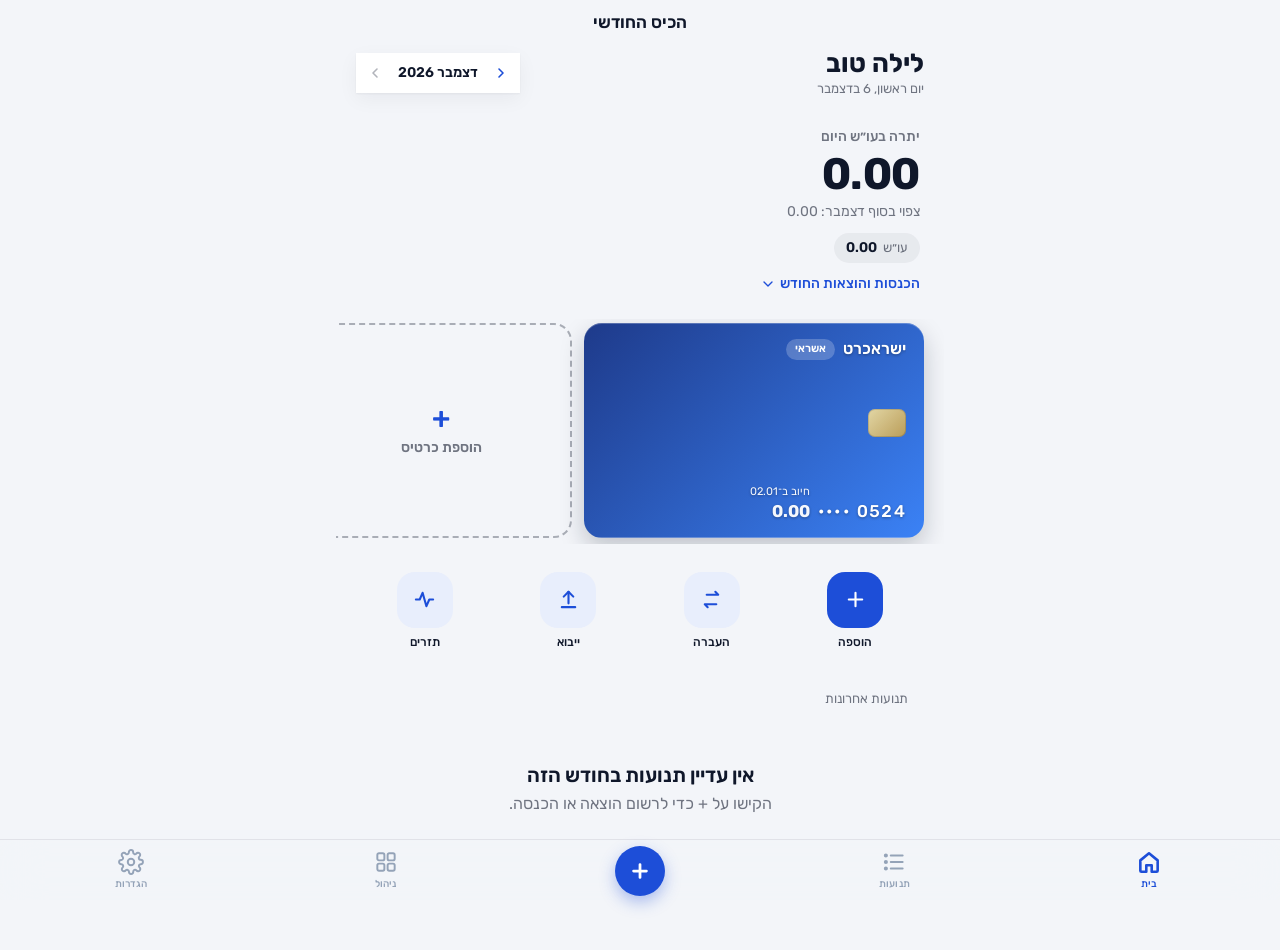
==== commit d80613d6: "גרסה 32: חשבונות ויתרה בעו״ש, העברות, ייבוא פירוט כרטיס, ממשק נקי Co-Authored-By: Claude Opus 5.5 <n" ====
--- a/index.html
+++ b/index.html
@@ -366,6 +366,37 @@
 .bbdet{padding:0 16px 14px;border-top:1px solid var(--sep)}
 .bbdet .flows{margin-top:10px}
 
+.cdstage,.cvhead{position:relative;width:100%;max-width:380px;margin:0 auto}
+.cdcam{position:absolute;bottom:12px;left:12px;width:38px;height:38px;border-radius:50%;border:0;display:grid;place-items:center;color:#fff;background:rgba(0,0,0,.32);-webkit-backdrop-filter:blur(8px);backdrop-filter:blur(8px);box-shadow:inset 0 0 0 1px rgba(255,255,255,.35)}
+.cdcam svg{width:19px;height:19px;stroke-width:2}
+.cdcam:active{transform:scale(.92)}
+.cdlook{display:flex;flex-direction:column;align-items:center;gap:8px}
+.linkbtn{border:0;background:none;color:var(--red-text);font:inherit;font-size:14px;padding:4px}
+.cvsum{text-align:right}
+.cvsum .big{font-size:32px}
+
+.bbcap{flex:1;min-width:0;display:flex;flex-direction:column;gap:1px}
+.bbcap .cap{white-space:nowrap;overflow:hidden;text-overflow:ellipsis;font-size:14px;color:var(--label2)}
+.bbsub{font-size:12px;color:var(--label2);white-space:nowrap;overflow:hidden;text-overflow:ellipsis;direction:rtl}
+.bbsub.neg-t{color:var(--red-text)}
+
+.bankhero{display:flex;flex-direction:column;align-items:flex-start;gap:4px;padding:6px 4px 2px}
+.bhcap{font-size:14px;color:var(--label2);font-weight:500}
+.bhbig{font-size:44px;font-weight:700;line-height:1.1;letter-spacing:-.01em;color:var(--label)}
+.bhbig.neg{color:var(--red-text)}
+.bhsub{font-size:14px;color:var(--label2)}
+.bhsub.neg-t{color:var(--red-text)}
+.achips{display:flex;flex-wrap:wrap;gap:8px;margin-top:8px}
+.achip{display:inline-flex;align-items:baseline;gap:6px;padding:6px 12px;border-radius:999px;background:var(--fill);font-size:13px;color:var(--label2)}
+.achip b{font-size:14px;font-weight:600;color:var(--label)}
+.achip.neg b{color:var(--red-text)}
+.bhmore{display:inline-flex;align-items:center;gap:4px;border:0;background:none;color:var(--tint);font:inherit;font-size:14px;font-weight:500;padding:8px 0 0}
+.bhmore .bbchev{width:16px;height:16px;color:var(--tint)}
+.bankhero .bbdet{width:100%;border-top:0;padding:4px 0 0}
+.bankhero.open .bbchev{transform:rotate(180deg)}
+.quick.four{justify-content:space-between;overflow:visible}
+.quick.four .qa{flex:1;width:auto}
+
 /* ===== theme presets: html[data-skin] picks colors; the glass level sliders set --glass, --glass-strong, --sheet-cell, --ov and --glass-blur inline on <html> ===== */
 html[data-skin="ocean"]{--bg:#06141F;--blob-bordeaux:#1C6FB8;--blob-amber:#38C7D9;--blob-purple:#2B3FA8;--blob-teal:#14A37F;
   --tint:#7FE3FF;--bar:rgba(6,20,31,.4);--sw-bg:rgba(14,36,56,.94);--badge-ring:rgba(6,20,31,.85);--plus-glow:rgba(56,199,217,.42);
@@ -771,6 +802,37 @@
 .balbar.open .bbchev{transform:rotate(180deg)}
 .bbdet{padding:0 16px 14px;border-top:1px solid var(--sep)}
 .bbdet .flows{margin-top:10px}
+
+.cdstage,.cvhead{position:relative;width:100%;max-width:380px;margin:0 auto}
+.cdcam{position:absolute;bottom:12px;left:12px;width:38px;height:38px;border-radius:50%;border:0;display:grid;place-items:center;color:#fff;background:rgba(0,0,0,.32);-webkit-backdrop-filter:blur(8px);backdrop-filter:blur(8px);box-shadow:inset 0 0 0 1px rgba(255,255,255,.35)}
+.cdcam svg{width:19px;height:19px;stroke-width:2}
+.cdcam:active{transform:scale(.92)}
+.cdlook{display:flex;flex-direction:column;align-items:center;gap:8px}
+.linkbtn{border:0;background:none;color:var(--red-text);font:inherit;font-size:14px;padding:4px}
+.cvsum{text-align:right}
+.cvsum .big{font-size:32px}
+
+.bbcap{flex:1;min-width:0;display:flex;flex-direction:column;gap:1px}
+.bbcap .cap{white-space:nowrap;overflow:hidden;text-overflow:ellipsis;font-size:14px;color:var(--label2)}
+.bbsub{font-size:12px;color:var(--label2);white-space:nowrap;overflow:hidden;text-overflow:ellipsis;direction:rtl}
+.bbsub.neg-t{color:var(--red-text)}
+
+.bankhero{display:flex;flex-direction:column;align-items:flex-start;gap:4px;padding:6px 4px 2px}
+.bhcap{font-size:14px;color:var(--label2);font-weight:500}
+.bhbig{font-size:44px;font-weight:700;line-height:1.1;letter-spacing:-.01em;color:var(--label)}
+.bhbig.neg{color:var(--red-text)}
+.bhsub{font-size:14px;color:var(--label2)}
+.bhsub.neg-t{color:var(--red-text)}
+.achips{display:flex;flex-wrap:wrap;gap:8px;margin-top:8px}
+.achip{display:inline-flex;align-items:baseline;gap:6px;padding:6px 12px;border-radius:999px;background:var(--fill);font-size:13px;color:var(--label2)}
+.achip b{font-size:14px;font-weight:600;color:var(--label)}
+.achip.neg b{color:var(--red-text)}
+.bhmore{display:inline-flex;align-items:center;gap:4px;border:0;background:none;color:var(--tint);font:inherit;font-size:14px;font-weight:500;padding:8px 0 0}
+.bhmore .bbchev{width:16px;height:16px;color:var(--tint)}
+.bankhero .bbdet{width:100%;border-top:0;padding:4px 0 0}
+.bankhero.open .bbchev{transform:rotate(180deg)}
+.quick.four{justify-content:space-between;overflow:visible}
+.quick.four .qa{flex:1;width:auto}
 
 /* ===== "clean" skin: digital-bank look on top of the classic sheet ===== */
 html[data-skin="clean"]{--bg:#F3F5F9;--cell:#FFFFFF;--sheet:#F3F5F9;--sheet-cell:#FFFFFF;
@@ -851,7 +913,7 @@
     if(m)m.setAttribute("content",sk.bg);
   }
   /* v19: the bank-style "clean" look becomes the default once, for everyone */
-  try{if(localStorage.getItem("kis-ui")!=="2"){localStorage.setItem("kis-skin","clean");localStorage.setItem("kis-ui","2")}}catch(e){}
+  try{if(localStorage.getItem("kis-ui")!=="3"){localStorage.setItem("kis-skin","clean");localStorage.setItem("kis-ui","3")}}catch(e){}
   var mode=get("kis-theme","auto");if(mode!=="light"&&mode!=="dark")mode="auto";
   var cur={mode:mode,skin:SK[get("kis-skin",D.skin)]?get("kis-skin",D.skin):D.skin,t:num(get("kis-glass-t",D.t),D.t,0,100),b:num(get("kis-glass-b",D.b),D.b,0,50)};
   apply(cur.skin,cur.t,cur.b);
@@ -881,42 +943,32 @@
       </div>
     </div>
 
-    <div class="cards" id="cards" aria-label="כרטיסי אשראי"></div>
-
-    <div class="card balance balbar" id="balBar">
-      <button type="button" class="bbhead" id="balToggle" aria-expanded="false" aria-controls="balDet">
-        <span class="cap" id="balCap">יתרה פנויה החודש</span>
-        <span class="big num" id="bal">0.00</span>
-        <svg class="i bbchev" viewBox="0 0 24 24"><path d="M6 9l6 6 6-6"/></svg>
-      </button>
+    <section class="bankhero">
+      <div class="bhcap" id="balCap">יתרה בעו״ש</div>
+      <div class="bhbig num" id="bal">0.00</div>
+      <div class="bhsub" id="bankSub"></div>
+      <div class="achips" id="acctChips"></div>
+      <button type="button" class="bhmore" id="balToggle" aria-expanded="false" aria-controls="balDet"><span id="balToggleT">הכנסות והוצאות החודש</span><svg class="i bbchev" viewBox="0 0 24 24"><path d="M6 9l6 6 6-6"/></svg></button>
       <div class="bbdet" id="balDet" hidden>
-      <div class="flows">
-        <span class="fl"><span class="fa up">▲</span>הכנסות <b class="num" id="t-inc">0.00</b></span>
-        <span class="fl"><span class="fa down">▼</span>הוצאות <b class="num" id="t-exp">0.00</b></span>
+        <div class="flows">
+          <span class="fl"><span class="fa up">▲</span>הכנסות <b class="num" id="t-inc">0.00</b></span>
+          <span class="fl"><span class="fa down">▼</span>הוצאות <b class="num" id="t-exp">0.00</b></span>
+        </div>
+        <div class="flows sm">
+          <span class="fl">חיסכון <b class="num" id="t-sav">0.00</b></span>
+          <span class="fl">השקעות <b class="num" id="t-inv">0.00</b></span>
+        </div>
+        <div class="cap plan" id="balPlan" hidden></div>
       </div>
-      <div class="flows sm">
-        <span class="fl">חיסכון <b class="num" id="t-sav">0.00</b></span>
-        <span class="fl">השקעות <b class="num" id="t-inv">0.00</b></span>
-      </div>
-      <div class="cap plan" id="balPlan" hidden></div>
-      <div class="cap plan" id="balCC" hidden></div>
-      </div>
-    </div>
-
-    <div class="quick" id="quick">
+    </section>
+
+    <div class="cards" id="cards" aria-label="כרטיסים"></div>
+
+    <div class="quick four" id="quick">
       <button type="button" class="qa" data-go="add"><span class="qi b-plus" data-ic="plus"></span><span class="ql">הוספה</span></button>
-      <button type="button" class="qa" data-go="todo"><span class="qi b-exp" data-ic="flag"></span><span class="ql">על הפרק</span></button>
-      <button type="button" class="qa" data-go="comm"><span class="qi b-exp" data-ic="percent"></span><span class="ql">עמלות</span></button>
+      <button type="button" class="qa" data-go="trf"><span class="qi b-inv" data-ic="swap"></span><span class="ql">העברה</span></button>
+      <button type="button" class="qa" data-go="import"><span class="qi b-sav" data-ic="upload"></span><span class="ql">ייבוא</span></button>
       <button type="button" class="qa" data-go="flow"><span class="qi b-inv" data-ic="flow"></span><span class="ql">תזרים</span></button>
-      <button type="button" class="qa" data-go="debts"><span class="qi b-inv" data-ic="hand"></span><span class="ql">חובות</span></button>
-      <button type="button" class="qa" data-go="ins"><span class="qi b-sav" data-ic="shield"></span><span class="ql">ביטוחים</span></button>
-      <button type="button" class="qa" data-go="subs"><span class="qi b-exp" data-ic="repeat"></span><span class="ql">מנויים</span></button>
-      <button type="button" class="qa" data-go="docs"><span class="qi b-maa" data-ic="bell"></span><span class="ql">תזכורות</span></button>
-      <button type="button" class="qa" data-go="maa"><span class="qi b-maa" data-ic="maa"></span><span class="ql">מעשרות</span></button>
-      <button type="button" class="qa" data-go="cats"><span class="qi b-exp" data-ic="pie"></span><span class="ql">לאן הלך</span></button>
-      <button type="button" class="qa" data-go="an"><span class="qi b-inv" data-ic="bars"></span><span class="ql">ניתוח</span></button>
-      <button type="button" class="qa" data-go="rec"><span class="qi b-gray" data-ic="cal"></span><span class="ql">קבועות</span></button>
-      <button type="button" class="qa" data-go="acc"><span class="qi b-sav" data-ic="stack"></span><span class="ql">צבירה</span></button>
     </div>
 
     <section class="sec" id="alertSec" hidden>
@@ -1101,6 +1153,22 @@
     <section class="sec" id="dbOwedSec" hidden><h2 class="sh" id="dbOwedHead">חייבים לי</h2><div class="group" id="dbOwed"></div></section>
     <section class="sec" id="dbOweSec" hidden><h2 class="sh" id="dbOweHead">אני חייב</h2><div class="group" id="dbOwe"></div></section>
     <section class="sec" id="dbClosedSec" hidden><h2 class="sh">נסגרו</h2><div class="group" id="dbClosed"></div></section>
+  </section>
+
+  <!-- one card: its transactions by charge -->
+  <section class="view" id="v-card" hidden>
+    <div class="cvhead">
+      <div class="ccard preview" id="cvFace"></div>
+      <button type="button" class="cdcam" id="cvEdit" aria-label="עריכת הכרטיס"><svg class="i" viewBox="0 0 24 24"><path d="M4 20h4L19 9l-4-4L4 16z"/><path d="M13.5 6.5l4 4"/></svg></button>
+    </div>
+    <div class="seg" id="cvSeg"><button type="button" data-v="bill">לפי חיוב</button><button type="button" data-v="all">כל התנועות</button></div>
+    <div class="monthsw" id="cvSw">
+      <button class="chev" id="cvPrev" aria-label="החיוב הקודם"><svg class="i" viewBox="0 0 24 24"><path d="M9 6l6 6-6 6"/></svg></button>
+      <span id="cvLbl"></span>
+      <button class="chev" id="cvNext" aria-label="החיוב הבא"><svg class="i" viewBox="0 0 24 24"><path d="M15 6l-6 6 6 6"/></svg></button>
+    </div>
+    <div class="card balance cvsum"><div class="cap" id="cvCap"></div><div class="big num" id="cvTot">0.00</div><div class="cap" id="cvSub"></div></div>
+    <div id="cvList" class="recent"></div>
   </section>
 
   <!-- life: cash flow -->
@@ -1144,6 +1212,12 @@
   <section class="view" id="v-set" hidden>
     <div class="head"><h1 class="largetitle">הגדרות</h1></div>
     <div class="sec">
+      <h2 class="sh">חשבונות ויתרות פתיחה</h2>
+      <div class="group" id="acctSet"></div>
+      <div class="group"><label class="cell"><span class="lbl grow">היתרות נכונות לתחילת יום</span><input type="date" class="datepill" id="startIn"></label></div>
+      <p class="sf">כתבו כמה היה בכל חשבון בתחילת היום הזה. מכאן האפליקציה מחשבת את היתרה לפי מה שנכנס ויצא. תנועות מלפני התאריך נשמרות לניתוח בלבד.</p>
+    </div>
+    <div class="sec" hidden>
       <h2 class="sh">ערכת נושא</h2>
       <div class="skins" id="skins">
         <button type="button" class="skin wide" data-s="clean"><span class="pv" style="background:linear-gradient(160deg,#2563EB 0 34%,#F3F5F9 34% 100%)"></span><span class="nm">נקי</span><span class="ds">כמו אפליקציית בנק: בהיר, נקי ופשוט. יש גם מצב כהה</span></button>
@@ -1181,7 +1255,7 @@
       </div>
       <p class="sf">חל על הכנסות חדשות. הכנסות שכבר נרשמו נשארות לפי האחוז שהיה כשנרשמו.</p>
     </div>
-    <div class="sec">
+    <div class="sec" hidden>
       <h2 class="sh">כרטיס אשראי</h2>
       <div class="seg" id="ccSeg"><button type="button" data-m="charge">לפי מועד החיוב</button><button type="button" data-m="buy">לפי תאריך הקנייה</button></div>
       <p class="sf" id="ccFoot"></p>
@@ -1220,7 +1294,7 @@
       <p class="sf" id="backupInfo"></p>
       <input type="file" id="restoreFile" accept=".json,application/json" hidden>
     </div>
-    <p class="hintline">גרסה 27</p>
+    <p class="hintline">גרסה 32</p>
   </section>
 </main>
 
@@ -1259,6 +1333,7 @@
         <button type="button" class="cell" id="catRow"><span class="grow"><span class="t1">קטגוריה</span></span><span class="val" id="catVal">בחירה</span><span class="disc"><svg class="i" viewBox="0 0 24 24"><path d="M15 6l-6 6 6 6"/></svg></span></button>
         <button type="button" class="cell" id="payRow"><span class="grow"><span class="t1">דרך תשלום</span></span><span class="val" id="payVal">ללא</span><span class="disc"><svg class="i" viewBox="0 0 24 24"><path d="M15 6l-6 6 6 6"/></svg></span></button>
         <div class="cell" id="shiftRow" hidden><span class="grow"><span class="t1">יחויב ב־</span><span class="t2" id="shiftSub"></span></span><div class="seg mini" id="shiftSeg"><button type="button" data-s="1">חודש הבא</button><button type="button" data-s="2">עוד חודשיים</button></div></div>
+        <button type="button" class="cell" id="acctRow" hidden><span class="grow"><span class="t1">חשבון</span></span><span class="val" id="acctVal"></span><span class="disc"><svg class="i" viewBox="0 0 24 24"><path d="M15 6l-6 6 6 6"/></svg></span></button>
         <button type="button" class="cell" id="cardRow" hidden><span class="grow"><span class="t1">כרטיס</span></span><span class="val" id="cardVal"></span><span class="disc"><svg class="i" viewBox="0 0 24 24"><path d="M15 6l-6 6 6 6"/></svg></span></button>
         <div class="cell" id="instRow" hidden><span class="grow"><span class="t1">מספר תשלומים</span></span><span class="val num" id="instVal">3</span><span class="stepper" id="instStep"><button type="button" data-d="1" aria-label="עוד תשלום">+</button><button type="button" data-d="-1" aria-label="פחות תשלומים">−</button></span></div>
         <div class="cell" id="instDayRow" hidden><span class="grow"><span class="t1">יום חיוב בחודש</span></span><span class="val num" id="instDayVal">10</span><span class="stepper" id="instDayStep"><button type="button" data-d="1" aria-label="יום מאוחר יותר">+</button><button type="button" data-d="-1" aria-label="יום מוקדם יותר">−</button></span></div>
@@ -1443,10 +1518,15 @@
   <div class="grabber"></div>
   <div class="sheetnav gut"><button type="button" class="navtext" data-close>ביטול</button><h3 id="cdTitle">כרטיס</h3><button type="button" class="navtext trail" id="cdSave">שמירה</button></div>
   <div class="sheetbody gut"><div class="inner">
-    <div class="ccard preview" id="cdPrev"></div>
-    <div class="group"><button type="button" class="cell tint center" id="cdImg">בחירת תמונה לכרטיס</button><button type="button" class="cell destructive center" id="cdImgDel" hidden>הסרת התמונה</button></div>
+    <div class="cdstage">
+      <div class="ccard preview" id="cdPrev"></div>
+      <button type="button" class="cdcam" id="cdImg" aria-label="בחירת תמונה לכרטיס"><svg class="i" viewBox="0 0 24 24"><path d="M4 8h3l2-3h6l2 3h3v11H4z"/><circle cx="12" cy="13" r="3.5"/></svg></button>
+    </div>
     <input type="file" id="cdImgIn" accept="image/*" hidden>
-    <div class="swatches" id="cdColors"></div>
+    <div class="cdlook">
+      <div class="swatches" id="cdColors"></div>
+      <button type="button" class="linkbtn" id="cdImgDel" hidden>הסרת התמונה</button>
+    </div>
     <div class="group">
       <label class="cell"><span class="lbl">שם</span><input class="text" id="cdName" placeholder="למשל: ישראכרט פלטינה" autocomplete="off"></label>
       <label class="cell"><span class="lbl">4 ספרות</span><input class="text num" id="cdLast4" inputmode="numeric" maxlength="4" placeholder="1234" autocomplete="off"></label>
@@ -1455,11 +1535,47 @@
       <h2 class="sh">סוג הכרטיס</h2>
       <div class="seg" id="cdType"><button type="button" data-t="credit">אשראי · חיוב חודשי</button><button type="button" data-t="direct">דיירקט · חיוב מיידי</button></div>
     </div>
+    <div class="group"><label class="cell"><span class="lbl grow">יורד מחשבון</span><select class="sel" id="cdAcct"></select></label></div>
     <div class="group" id="cdDayGrp"><div class="cell"><span class="grow"><span class="t1">יום החיוב בחודש</span></span><span class="val num" id="cdDayVal">2</span><span class="stepper" id="cdDayStep"><button type="button" data-d="1" aria-label="יום מאוחר יותר">+</button><button type="button" data-d="-1" aria-label="יום מוקדם יותר">−</button></span></div></div>
     <p class="sf" id="cdFoot"></p>
     <p class="errline" id="cdErr" hidden></p>
-    <section class="sec" id="cdTxSec" hidden><h2 class="sh" id="cdTxHead"></h2><div class="group" id="cdTx"></div></section>
     <div class="group" id="cdActs"><button type="button" class="cell destructive center" id="cdDel">מחיקת הכרטיס</button></div>
+  </div></div>
+</div>
+
+<!-- transfer between accounts -->
+<div class="sheet" id="trfSheet" hidden role="dialog" aria-modal="true" aria-labelledby="trTitle">
+  <div class="grabber"></div>
+  <div class="sheetnav gut"><button type="button" class="navtext" data-close>ביטול</button><h3 id="trTitle">העברה בין חשבונות</h3><button type="button" class="navtext trail" id="trSave">שמירה</button></div>
+  <div class="sheetbody gut"><div class="inner">
+    <div class="group"><div class="cell amountcell"><label for="trAmt">סכום</label><input id="trAmt" class="num" inputmode="decimal" placeholder="0.00" autocomplete="off"></div></div>
+    <div class="group">
+      <label class="cell"><span class="lbl">מ־</span><select class="sel" id="trFrom"></select></label>
+      <label class="cell"><span class="lbl">אל</span><select class="sel" id="trTo"></select></label>
+      <label class="cell"><span class="lbl grow">תאריך</span><input type="date" class="datepill" id="trDate"></label>
+      <label class="cell"><span class="lbl">הערה</span><input class="text" id="trNote" placeholder="למשל: משיכה מכספומט" autocomplete="off"></label>
+    </div>
+    <p class="sf">משיכת מזומן, טעינת ביט או העברה מלאומי לאוצר החייל. העברה לא נחשבת הכנסה או הוצאה.</p>
+    <p class="errline" id="trErr" hidden></p>
+    <div class="group" id="trActs" hidden><button type="button" class="cell destructive center" id="trDel">מחיקה</button></div>
+  </div></div>
+</div>
+
+<!-- import a card statement -->
+<div class="sheet" id="impSheet" hidden role="dialog" aria-modal="true" aria-labelledby="imTitle">
+  <div class="grabber"></div>
+  <div class="sheetnav gut"><button type="button" class="navtext" data-close>סגירה</button><h3 id="imTitle">ייבוא פירוט כרטיס</h3><span></span></div>
+  <div class="sheetbody gut"><div class="inner">
+    <div class="group"><button type="button" class="cell tint center" id="imPick">בחירת קובץ אקסל</button></div>
+    <input type="file" id="imFile" accept=".xlsx,application/vnd.openxmlformats-officedocument.spreadsheetml.sheet" hidden>
+    <p class="sf" id="imHelp">מורידים מאתר ישראכרט או מהאפליקציה שלה את "פירוט עסקאות" באקסל, ובוחרים אותו כאן. האפליקציה מוסיפה רק עסקאות שעוד לא רשומות, ומסווגת אותן לפי מה שכבר רשמתם.</p>
+    <p class="errline" id="imErr" hidden></p>
+    <div id="imRes" hidden>
+      <div class="card balance cvsum"><div class="cap" id="imCap"></div><div class="big num" id="imTot"></div><div class="cap" id="imSub"></div></div>
+      <section class="sec"><h2 class="sh" id="imNewH"></h2><div class="group" id="imNew"></div></section>
+      <div class="group"><button type="button" class="cell tint center" id="imAdd">הוספת העסקאות החדשות</button></div>
+      <p class="sf" id="imFoot"></p>
+    </div>
   </div></div>
 </div>
 
@@ -1478,8 +1594,8 @@
 <script>
 (function(){
 const KINDS={
-  exp:{label:"הוצאה",plural:"הוצאות",sign:"−",cats:["מזון וסופר","דיור ושכירות","חשבונות","תחבורה ודלק","בילויים ומסעדות","קניות וביגוד","בריאות","חינוך וילדים","עמלות","אחר"]},
-  inc:{label:"הכנסה",plural:"הכנסות",sign:"+",cats:["משכורת","יין","דרייבר","עבודה נוספת","החזרים","מתנה","אחר"]},
+  exp:{label:"הוצאה",plural:"הוצאות",sign:"−",cats:["מזון וסופר","דיור ושכירות","חשבונות","תחבורה ודלק","בילויים ומסעדות","קניות וביגוד","בריאות","חינוך וילדים","הלוואות","פוקר","עמלות","חיוב אשראי","אחר"]},
+  inc:{label:"הכנסה",plural:"הכנסות",sign:"+",cats:["משכורת","יין","דרייבר","פוקר","עבודה נוספת","החזרים","מתנה","אחר"]},
   sav:{label:"חיסכון",plural:"חיסכון",sign:"",cats:["קרן חירום","חיסכון למטרה","פיקדון בבנק","חיסכון לילדים","קופת גמל","אחר"]},
   inv:{label:"השקעה",plural:"השקעות",sign:"",cats:["מניות","קרן סל / נאמנות","קרן השתלמות","קריפטו","נדל״ן","אחר"]},
   maa:{label:"מעשר",plural:"מעשרות",sign:"",cats:["צדקה","בית כנסת","תרומה לעמותה","עזרה למשפחה","תלמוד תורה","אחר"]}
@@ -1507,18 +1623,56 @@
 const cardOf=t=>cards.find(c=>c.id===t.card)||cards.find(c=>c.type==="credit")||cards[0]||{id:"",name:"",last4:"",type:"credit",day:ccDay};
 const usesCard=t=>(t.pay==="credit"||t.pay==="inst")&&t.kind!=="inc";
 const isCC=t=>t.pay==="credit"&&t.kind!=="inc"&&cardOf(t).type!=="direct";
+/* ---------- accounts: every transaction moves money in one account on one date ---------- */
+const LSA="kis-accts-v1";
+let accts=(()=>{try{const v=JSON.parse(localStorage.getItem(LSA)||"null");if(Array.isArray(v)&&v.length)return v}catch(e){}
+  return [{id:"bank",name:"עו״ש",type:"bank",open:0},{id:"cash",name:"מזומן",type:"cash",open:0},{id:"bit",name:"ביט",type:"bit",open:0}]})();
+let START=(()=>{try{return localStorage.getItem("kis-start")||""}catch(e){return ""}})();
+function saveAccts(){try{localStorage.setItem(LSA,JSON.stringify(accts));localStorage.setItem("kis-start",START);return true}catch(e){return false}}
+const bankAccts=()=>accts.filter(a=>a.type==="bank");
+const mainBank=()=>((bankAccts()[0]||accts[0])||{}).id;
+const acctName=id=>(accts.find(a=>a.id===id)||{}).name||"";
+const walletOf=type=>(accts.find(a=>a.type===type)||{}).id;
+/* where and when a transaction moves money: credit purchases on the card's charge date from the card's account,
+   direct cards and bank payments right away, cash and Bit in their wallets */
+function flowsOf(t){
+  if(!t.date||t.hist||t.planned&&t.kind==="trf")return [];
+  if(t.kind==="trf")return [{a:t.from,d:t.date,v:-t.amount,t},{a:t.to,d:t.date,v:t.amount,t}];
+  const v=t.kind==="inc"?t.amount:-t.amount;
+  if((t.pay==="credit"||t.pay==="inst")&&t.kind!=="inc"){const c=cardOf(t);return [{a:c.acct||mainBank(),d:t.pay==="credit"&&c.type!=="direct"?chargeDate(t):t.date,v,t}]}
+  if(t.pay==="cash")return [{a:walletOf("cash")||mainBank(),d:t.date,v,t}];
+  if(t.pay==="bit")return [{a:walletOf("bit")||mainBank(),d:t.date,v,t}];
+  return [{a:t.acct||mainBank(),d:t.date,v,t}];
+}
+/* planned recurring rows from this month up to mk (credit ones land a month later, so the window starts a month back) */
+function plannedUpTo(mk){let m=prevMk(todayStr().slice(0,7)),out=[];while(m<=mk){out=out.concat(plannedFor(m));m=nextMk(m)}return out}
+/* balance of every account at the end of day `upto`. Bit pays from its own balance first, the rest comes from the bank */
+function balancesAt(upto,withPlan){
+  const bal={};accts.forEach(a=>bal[a.id]=+a.open||0);
+  let fl=[];txs.forEach(t=>{fl=fl.concat(flowsOf(t))});
+  if(withPlan)plannedUpTo(upto.slice(0,7)).forEach(t=>{fl=fl.concat(flowsOf(t))});
+  fl=fl.filter(f=>(!START||f.d>=START)&&f.d<=upto&&bal[f.a]!==undefined).sort((x,y)=>x.d.localeCompare(y.d)||y.v-x.v);
+  const bitId=walletOf("bit"),src=mainBank();
+  fl.forEach(f=>{
+    if(f.a===bitId&&f.v<0&&bitId!==src){const take=Math.min(Math.max(bal[bitId],0),-f.v);bal[bitId]-=take;bal[src]-=(-f.v-take)}
+    else bal[f.a]+=f.v});
+  Object.keys(bal).forEach(k=>bal[k]=Math.round(bal[k]*100)/100);
+  return bal;
+}
+const endOf=mk=>mk+"-"+pad(lastDay(+mk.slice(0,4),+mk.slice(5,7)));
+const bankSum=b=>bankAccts().reduce((s,a)=>s+(b[a.id]||0),0);
 /* the month the card charges a purchase: next month, or the one after when t.ccShift is 2 (bought after the cycle closed) */
-const billMk=t=>{let m=nextMk(t.date.slice(0,7));if(+t.ccShift===2)m=nextMk(m);return m};
+const billMk=t=>nextMk(t.date.slice(0,7));
 /* counting by charge date starts with purchases of CC_FROM; earlier months stay by purchase date, as they were recorded */
-const CC_FROM="2026-11";
+const CC_FROM="0000-00";
 const deferred=t=>ccMode==="charge"&&isCC(t)&&t.date.slice(0,7)>=CC_FROM;
 const chargeMk=t=>deferred(t)?billMk(t):t.date.slice(0,7);
 const chargeDate=t=>{const d=+cardOf(t).day||ccDay;return billMk(t)+"-"+(d<10?"0":"")+d};
 /* everything that counts toward month mk in the balance: recorded + planned, by charge month */
+/* everything that counts toward month mk: recorded + planned, by the date the money moves */
 function balItems(mk){
-  const rec=txs.filter(t=>t.date&&chargeMk(t)===mk);
-  const pm=prevMk(mk);
-  const pl=ccMode==="charge"?plannedFor(mk).filter(t=>!isCC(t)||mk<CC_FROM).concat(pm>=CC_FROM?plannedFor(pm).filter(isCC):[]):plannedFor(mk);
+  const rec=txs.filter(t=>t.date&&t.kind!=="trf"&&!(t.hist&&chargeMk(t)!==t.date.slice(0,7))&&chargeMk(t)===mk);
+  const pl=plannedFor(mk).filter(t=>!isCC(t)).concat(plannedFor(prevMk(mk)).filter(isCC));
   return {rec,pl};
 }
 const rateName=x=>x===0.2?"חומש 20%":"מעשר 10%";
@@ -1544,6 +1698,10 @@
   plus:'<path d="M12 5v14M5 12h14"/>',
   percent:'<path d="M19 5L5 19"/><circle cx="7" cy="7" r="2.5"/><circle cx="17" cy="17" r="2.5"/>',
   hand:'<path d="M3 13h3l4-3h4a1.5 1.5 0 0 1 0 3h-3"/><path d="M6 19l3-2h6l5-5a1.5 1.5 0 0 0-2.1-2.1L15 13"/><circle cx="16" cy="5" r="2.5"/>',
+  swap:'<path d="M7 7h12l-3-3"/><path d="M17 17H5l3 3"/>',
+  upload:'<path d="M12 16V4"/><path d="M7 9l5-5 5 5"/><path d="M5 20h14"/>',
+  wallet:'<rect x="3" y="6" width="18" height="13" rx="2"/><path d="M16 12.5h2"/><path d="M3 9h18"/>',
+  bank:'<path d="M3 10l9-6 9 6"/><path d="M5 10v8M9.5 10v8M14.5 10v8M19 10v8M3 20h18"/>',
   flag:'<path d="M5 21V4"/><path d="M5 4h12l-2.5 4L17 12H5"/>',
   flow:'<path d="M3 12h4l3-7 4 14 3-7h4"/>',
   shield:'<path d="M12 3l8 3v6c0 4.5-3.4 8.3-8 9-4.6-.7-8-4.5-8-9V6z"/><path d="M9 12l2 2 4-4"/>',
@@ -1559,7 +1717,7 @@
 const money=n=>fmt.format(n);
 const pad=n=>String(n).padStart(2,"0");
 const todayStr=()=>{const d=new Date();return d.getFullYear()+"-"+pad(d.getMonth()+1)+"-"+pad(d.getDate())};
-const payText=t=>t.pay?(t.pay==="inst"?(t.instNo?"תשלום "+t.instNo+" מתוך "+t.inst:(t.inst||2)+" תשלומים"):PAYS[t.pay])+(usesCard(t)&&cards.length>1&&cardOf(t).last4?" ·"+cardOf(t).last4:""):"";
+const payText=t=>t.pay==="bank"&&t.acct&&typeof accts!=="undefined"&&accts.filter(a=>a.type==="bank").length>1?PAYS.bank+" · "+acctName(t.acct):t.pay?(t.pay==="inst"?(t.instNo?"תשלום "+t.instNo+" מתוך "+t.inst:(t.inst||2)+" תשלומים"):PAYS[t.pay])+(usesCard(t)&&cards.length>1&&cardOf(t).last4?" ·"+cardOf(t).last4:""):"";
 const uid=()=>"t"+Date.now().toString(36)+Math.random().toString(36).slice(2,7);
 const dayLabel=d=>new Date(d+"T12:00:00").toLocaleDateString("he-IL",{day:"numeric",month:"long"});
 const usdText=v=>"$"+money(v);
@@ -1585,7 +1743,7 @@
       const date=mk+"-"+pad(Math.min(r.day,lastDay(y,m)));
       if(date<=today&&!(r.skip||[]).includes(mk)&&!txs.some(t=>t.recId===r.id&&t.recMonth===mk)){
         const id=uid();
-        txs.push({id,card:r.card||undefined,kind:r.kind,amount:r.amount,cat:r.cat,pay:r.pay||null,inst:r.inst||null,note:r.note||"",noMaaser:r.noMaaser||undefined,mr:r.kind==="inc"&&rate===0.2?0.2:undefined,date,created:Date.now(),recId:r.id,recMonth:mk});added++;
+        txs.push({id,card:r.card||undefined,acct:r.acct||undefined,kind:r.kind,amount:r.amount,cat:r.cat,pay:r.pay||null,inst:r.inst||null,note:r.note||"",noMaaser:r.noMaaser||undefined,mr:r.kind==="inc"&&rate===0.2?0.2:undefined,date,created:Date.now(),recId:r.id,recMonth:mk});added++;
         if(!silent)unseen.push(id);
       }
       m++;if(m>12){m=1;y++}
@@ -1676,7 +1834,7 @@
     if(mk<r.start||(r.skip||[]).includes(mk)||txs.some(t=>t.recId===r.id&&t.recMonth===mk))return;
     const date=mk+"-"+pad(Math.min(r.day,lastDay(y,m)));
     if(date<=today)return;
-    out.push({id:"plan-"+r.id+"-"+mk,card:r.card||undefined,kind:r.kind,amount:r.amount,cat:r.cat,pay:r.pay||null,inst:r.inst||null,note:r.note||"",date,created:0,recId:r.id,recMonth:mk,planned:true});
+    out.push({id:"plan-"+r.id+"-"+mk,card:r.card||undefined,acct:r.acct||undefined,kind:r.kind,amount:r.amount,cat:r.cat,pay:r.pay||null,inst:r.inst||null,note:r.note||"",date,created:0,recId:r.id,recMonth:mk,planned:true});
   });
   return out;
 }
@@ -1693,14 +1851,23 @@
   const bal=tot.inc-tot.exp-tot.sav-tot.inv-Math.max(due,tot.maa)-pendC;
   $("m-due").textContent=money(due);
   $("m-dueSub").textContent=(rate===0.2?"חומש · 20%":"מעשר · 10%")+" מההכנסות";
-  const b=$("bal");b.textContent=(bal<0?"−":"")+money(Math.abs(bal));
-  b.className="big num "+(bal>0?"pos":bal<0?"neg":"");
+  {/* bank balance: today for this month, end of month for other months; projected end of month underneath */
+   const now=isNowM(mk),day=now?todayStr():mk<todayStr().slice(0,7)?endOf(mk):endOf(mk);
+   const B=balancesAt(day,!now&&mk>todayStr().slice(0,7)),P=balancesAt(endOf(mk),true),bs=bankSum(B),ps=bankSum(P);
+   const b=$("bal");b.textContent=(bs<0?"−":"")+money(Math.abs(bs));b.className="bhbig num "+(bs<0?"neg":"");
+   const mn=new Date(cur.y,cur.m,1).toLocaleDateString("he-IL",{month:"long"});
+   $("balCap").textContent=now?"יתרה בעו״ש היום":mk<todayStr().slice(0,7)?"יתרה בעו״ש בסוף "+mn:"יתרה צפויה בעו״ש בסוף "+mn;
+   $("bankSub").textContent=now?"צפוי בסוף "+mn+": "+(ps<0?"−":"")+money(Math.abs(ps)):"";$("bankSub").classList.toggle("neg-t",now&&ps<0);
+   const ch=$("acctChips");ch.innerHTML="";
+   accts.forEach(a=>{const v=(now||mk<todayStr().slice(0,7)?B:P)[a.id]||0;if(a.type!=="bank"&&Math.abs(v)<0.005&&!txs.some(t=>flowsOf(t).some(f=>f.a===a.id)))return;
+     const c=document.createElement("span");c.className="achip"+(v<0?" neg":"");c.innerHTML='<span class="an"></span><b class="num"></b>';
+     c.querySelector(".an").textContent=a.name;c.querySelector("b").textContent=(v<0?"−":"")+money(Math.abs(v));ch.appendChild(c)})}
   // planned recurring of this month: shown in the list and as a separate line, not counted in the totals above
   const plan=plannedFor(mk),bPlan=BI.pl;
   const all=bItems.concat(bPlan),t2={};ORDER.forEach(k=>t2[k]=sum(all.filter(t=>t.kind===k)));
   const pbal=t2.inc-t2.exp-t2.sav-t2.inv-Math.max(dueOf(all),t2.maa)-pendC;
   $("balPlan").hidden=!bPlan.length;
-  $("balPlan").textContent=bPlan.length?"צפוי בסוף החודש, כולל "+(bPlan.length===1?"תנועה קבועה אחת שעוד לא חויבה":bPlan.length+" תנועות קבועות שעוד לא חויבו")+": "+(pbal<0?"−":"")+money(Math.abs(pbal)):"";
+  $("balPlan").textContent=bPlan.length?"עוד לא נרשמו "+bPlan.length+" תנועות קבועות של החודש. הן כבר כלולות ב״צפוי בסוף החודש״.":"";if(false)$("balPlan").textContent=bPlan.length?"צפוי בסוף החודש, כולל "+(bPlan.length===1?"תנועה קבועה אחת שעוד לא חויבה":bPlan.length+" תנועות קבועות שעוד לא חויבו")+": "+(pbal<0?"−":"")+money(Math.abs(pbal)):"";
 
   // accumulated savings & investments up to the end of the shown month
   const upTo=txs.filter(t=>t.date&&t.date.slice(0,7)<=mk);
@@ -1729,14 +1896,8 @@
   $("dv-maa").textContent=money(Math.abs(left));$("dv-acc").textContent=money(accTot);
   const mlabel=new Date(cur.y,cur.m,1).toLocaleDateString("he-IL",{month:"long",year:"numeric"});
   $("panelMonth").textContent=mlabel;
-  $("balCap").textContent=isNowM(mk)?"יתרה פנויה החודש":"יתרה פנויה ב"+new Date(cur.y,cur.m,1).toLocaleDateString("he-IL",{month:"long"});
-  {const inM=bItems.filter(t=>deferred(t)&&t.date.slice(0,7)!==mk),nxt=items.filter(t=>deferred(t)&&!t.planned);
-   const lbl=x=>new Date(+x.slice(0,4),+x.slice(5,7)-1,1).toLocaleDateString("he-IL",{month:"long"});
-   const parts=[];
-   if(ccMode==="charge"){if(inM.length)parts.push("כולל חיובי אשראי של "+money(sum(inM))+" ב"+lbl(mk)+" (קניות "+lbl(prevMk(mk))+")");
-     if(nxt.length)parts.push("קניות אשראי של "+lbl(mk)+" ("+money(sum(nxt))+") ירדו ב"+lbl(nextMk(mk)))}
-   $("balCC").hidden=!parts.length;$("balCC").textContent=parts.join(" · ")}
-  lastBal=bal;renderHello();renderRecent(items);renderLife();renderPend();renderComm();renderDebts();renderCards();
+
+  lastBal=bal;renderHello();renderRecent(items);renderLife();renderPend();renderComm();renderDebts();renderCards();if(view==="card")renderCardView();
   {const pa=txs.reduce((s,t)=>s+commDue(t),0),ab=$("alerts");
    if(pa){$("alertSec").hidden=false;ab.insertBefore(plainRow({ic:"percent",cls:"b-exp",t1:"עמלות שממתינות לתחנה",t2:txs.filter(t=>commDue(t)).length+" משלוחים · הקישו כדי לסמן תשלום",amt:money(pa),onclick:()=>showView("comm","home")}),ab.firstChild)}}
 
@@ -1772,7 +1933,7 @@
   // list
   const list=$("list");list.innerHTML="";openSw=null;
   const q=query.trim().toLowerCase(),qn=q.replace(/[,₪\s]/g,"");
-  const match=t=>[t.note,t.cat,KINDS[t.kind].label,payText(t)].some(x=>x&&String(x).toLowerCase().includes(q))||(qn&&/^\d+(\.\d+)?$/.test(qn)&&(String(t.amount).startsWith(qn)||money(t.amount).replace(/,/g,"").startsWith(qn)));
+  const match=t=>[t.note,t.cat,t.kind==="trf"?"העברה "+trfText(t):KINDS[t.kind].label,t.kind==="trf"?"":payText(t)].some(x=>x&&String(x).toLowerCase().includes(q))||(qn&&/^\d+(\.\d+)?$/.test(qn)&&(String(t.amount).startsWith(qn)||money(t.amount).replace(/,/g,"").startsWith(qn)));
   const pool=q?txs.filter(t=>t.date&&match(t)):items.concat(plan);
   const shown=pool.filter(t=>filter==="all"||t.kind===filter).sort((a,b)=>b.date.localeCompare(a.date)||(b.created||0)-(a.created||0));
   $("qInfo").hidden=!q;$("qClear").hidden=!q;document.querySelector("#v-list .head .monthsw").hidden=!!q;
@@ -1791,6 +1952,7 @@
     head.textContent=new Date(d+"T12:00:00").toLocaleDateString("he-IL",q?{day:"numeric",month:"long",year:"numeric"}:{weekday:"long",day:"numeric",month:"long"});
     const box=document.createElement("div");box.className="group";
     groups[d].forEach(t=>{
+      if(t.kind==="trf"){const r=plainRow({ic:"swap",cls:"b-gray",t1:"העברה"+(t.note?" · "+t.note:""),t2:trfText(t),amt:money(t.amount),onclick:()=>openTrf(t)});const g2=document.createElement("div");g2.appendChild(r);box.appendChild(r);return}
       const row=document.createElement("div");row.className="swrow";row.style.setProperty("--inset","58px");
       const del=document.createElement("button");del.type="button";del.className="swdel";del.textContent="מחיקה";
       del.onclick=()=>askDelete(t);
@@ -1826,7 +1988,7 @@
 }
 
 /* ---------- sheets ---------- */
-const SHEETS=["sheet","recSheet","panelSheet","lifeSheet","tdSheet","dbSheet","cardSheet"];
+const SHEETS=["sheet","recSheet","panelSheet","lifeSheet","tdSheet","dbSheet","cardSheet","trfSheet","impSheet"];
 function openSheet(id){SHEETS.forEach(s=>$(s).hidden=s!==id);$("scrim").hidden=false;$("banner").hidden=true;document.body.style.overflow="hidden"}
 function closeSheets(){$("scrim").hidden=true;SHEETS.forEach(s=>$(s).hidden=true);document.body.style.overflow=""}
 document.querySelectorAll("[data-close]").forEach(b=>b.onclick=closeSheets);
@@ -1889,7 +2051,7 @@
 }
 
 /* ---------- add / edit form ---------- */
-let commRateF=0.12,fcard=null,fshift=1;
+let commRateF=0.12,fcard=null,fshift=1,facct=null;
 function defaultCardId(){let l=null;try{l=localStorage.getItem("kis-last-card")}catch(e){}return cards.some(c=>c.id===l)?l:(cards.find(c=>c.type==="credit")||cards[0]||{}).id||null}
 let mode="new",editing=null,kind="exp",cat=null,pay=null,inst=3,recDay=1,formRate=0.1,fcur="ils",fxManual=false,fxDate=null,fxReq=0,instDay=10,instFirst="next",instFirstSet=false;
 
@@ -1914,8 +2076,9 @@
   $("payVal").textContent=pay?PAYS[pay]:"ללא";
   {const show=(pay==="credit"||pay==="inst")&&kind!=="inc"&&cards.length>0;$("cardRow").hidden=!show;
    if(show){if(!cards.some(c=>c.id===fcard))fcard=defaultCardId();const c=cards.find(x=>x.id===fcard);$("cardVal").textContent=c?c.name+(c.last4?" ·"+c.last4:""):"";}
-   const c=cards.find(x=>x.id===fcard),sh=pay==="credit"&&kind!=="inc"&&mode!=="rec"&&c&&c.type!=="direct"&&ccMode==="charge"&&($("dateIn").value||todayStr()).slice(0,7)>=CC_FROM;$("shiftRow").hidden=!sh;
-   if(sh){setSeg($("shiftSeg"),"s",String(fshift));const d=$("dateIn").value||todayStr();const tt={date:d,ccShift:fshift,card:fcard};$("shiftSub").textContent=dShort(chargeDate(tt))+(fshift===2?" · נקנה אחרי סגירת המחזור":"")}}
+   $("shiftRow").hidden=true;
+   const showA=(pay==="bank"||!pay||(kind==="inc"&&(pay==="credit"||pay==="inst")))&&bankAccts().length>1;$("acctRow").hidden=!showA;
+   if(showA){if(!bankAccts().some(a=>a.id===facct))facct=mainBank();$("acctVal").textContent=acctName(facct)}}
   const isUsdNow=kind==="inv"&&fcur==="usd";
   if(pay==="inst"&&(isUsdNow||mode==="rec"))pay=null;
   const isInst=pay==="inst";
@@ -2022,6 +2185,7 @@
 $("catRow").onclick=()=>openPicker("קטגוריה",KINDS[kind].cats.map(c=>({value:c,label:c})),cat,v=>{cat=v;if(kind==="inc"&&mode==="new"){$("maaToggle").checked=v!=="החזרים";$("commToggle").checked=commCats.includes(v)}});
 document.querySelectorAll("#shiftSeg button").forEach(b=>b.onclick=()=>{fshift=+b.dataset.s;syncRows()});
 $("dateIn").addEventListener("change",()=>{if(pay==="credit")syncRows()});
+$("acctRow").onclick=()=>openPicker("חשבון",bankAccts().map(a=>({value:a.id,label:a.name})),facct,v=>{facct=v});
 $("cardRow").onclick=()=>openPicker("כרטיס",cards.map(c=>({value:c.id,label:c.name+(c.last4?" ·"+c.last4:"")+(c.type==="direct"?" · דיירקט":"")})),fcard,v=>{fcard=v});
 $("payRow").onclick=()=>{const noInst=(kind==="inv"&&fcur==="usd")||mode==="rec";
   openPicker("דרך תשלום",[{value:null,label:"ללא"}].concat(Object.keys(PAYS).filter(p=>!(noInst&&p==="inst")).map(p=>({value:p,label:PAYS[p]}))),pay,v=>{pay=v})};
@@ -2046,7 +2210,7 @@
   $("amount").value=obj?String(t.usd||t.instTotal||t.amount):"";
   setKind(t.kind||(opts&&opts.kind)||(filter!=="all"?filter:"exp"));
   $("maaToggle").checked=!t.noMaaser;
-  fcard=t.card||defaultCardId();fshift=+t.ccShift===2?2:1;
+  fcard=t.card||defaultCardId();fshift=1;facct=t.acct||mainBank();
   commRateF=+t.comm>0?+t.comm:commRate;$("commToggle").checked=m==="edit"?+t.comm>0:false;
   $("noteIn").value=t.note||"";
   formAfter=opts&&opts.after||null;
@@ -2082,7 +2246,7 @@
   if(isUsd&&!(fx>0)){showErr("הזינו את שער הדולר.");return}
   const wantsRec=!isUsd&&(mode==="rec"||(!$("recToggleRow").hidden&&$("recToggle").checked));
   const day=wantsRec?recDay:null;
-  const fields={kind,amount:Math.round((isUsd?amt*fx:amt)*100)/100,cat,pay:pay||null,inst:pay==="inst"?inst:null,note:$("noteIn").value.trim(),noMaaser:kind==="inc"&&!$("maaToggle").checked?true:undefined,mr:kind==="inc"&&formRate===0.2?0.2:undefined,comm:kind==="inc"&&pay!=="inst"&&$("commToggle").checked?commRateF:undefined,card:(pay==="credit"||pay==="inst")&&kind!=="inc"&&fcard?fcard:undefined,ccShift:pay==="credit"&&kind!=="inc"&&fshift===2?2:undefined,
+  const fields={kind,amount:Math.round((isUsd?amt*fx:amt)*100)/100,cat,pay:pay||null,inst:pay==="inst"?inst:null,note:$("noteIn").value.trim(),noMaaser:kind==="inc"&&!$("maaToggle").checked?true:undefined,mr:kind==="inc"&&formRate===0.2?0.2:undefined,comm:kind==="inc"&&pay!=="inst"&&$("commToggle").checked?commRateF:undefined,card:(pay==="credit"||pay==="inst")&&kind!=="inc"&&fcard?fcard:undefined,acct:(pay==="bank"||!pay||kind==="inc")&&bankAccts().length>1&&facct?facct:undefined,
     usd:isUsd?Math.round(amt*100)/100:undefined,fx:isUsd?fx:undefined,fxDate:isUsd&&!fxManual?fxDate:undefined};
 
   if(mode==="rec"){
@@ -2106,7 +2270,7 @@
   }
   let tx;
   if(fields.card){try{localStorage.setItem("kis-last-card",fields.card)}catch(e){}}
-  if(mode==="edit"){tx=Object.assign({},editing,fields,{date});if(!fields.card)delete tx.card;if(!fields.ccShift)delete tx.ccShift;if(!tx.comm){delete tx.comm;delete tx.commPaid}
+  if(mode==="edit"){tx=Object.assign({},editing,fields,{date});if(!fields.card)delete tx.card;delete tx.ccShift;if(!fields.acct)delete tx.acct;if(!tx.comm){delete tx.comm;delete tx.commPaid}
     ["instNo","instGroup","instTotal","instBuy","instDay"].forEach(k=>delete tx[k]);
     if(editing.instGroup)txs=txs.filter(x=>x.instGroup!==editing.instGroup||x.id===editing.id);
     txs=txs.map(x=>x.id===tx.id?tx:x)}
@@ -2146,6 +2310,8 @@
 function go(k){
   if(PANELS[k])openPanel(k);
   else if(k==="add")openForm("new");
+  else if(k==="trf")openTrf(null);
+  else if(k==="import")openImport();
   else if(k==="rec"){renderRecs();openSheet("recSheet")}
   else if(k==="an"||k==="year"||k==="cmp"){if(k!=="an")anMode=k;yv.cat=null;showView("an",view==="home"?"home":"life")}
   else showView(k,view==="home"?"home":"life");
@@ -2155,7 +2321,7 @@
 
 /* the free-balance bar under the cards: one line, opens to the full breakdown */
 let balOpen=false;try{balOpen=localStorage.getItem("kis-bal-open")==="1"}catch(e){}
-function syncBal(){$("balDet").hidden=!balOpen;$("balBar").classList.toggle("open",balOpen);$("balToggle").setAttribute("aria-expanded",String(balOpen))}
+function syncBal(){$("balDet").hidden=!balOpen;document.querySelector(".bankhero").classList.toggle("open",balOpen);$("balToggle").setAttribute("aria-expanded",String(balOpen))}
 $("balToggle").onclick=()=>{balOpen=!balOpen;try{localStorage.setItem("kis-bal-open",balOpen?"1":"0")}catch(e){}syncBal()};
 syncBal();
 function isNowM(mk){return mk===todayStr().slice(0,7)}
@@ -2183,7 +2349,7 @@
   const g={};list.forEach(t=>(g[t.date]=g[t.date]||[]).push(t));
   Object.keys(g).forEach(d=>{const w=document.createElement("div");const h=document.createElement("div");h.className="day";h.textContent=dayHead(d);
     const grp=document.createElement("div");grp.className="group";
-    g[d].forEach(t=>grp.appendChild(plainRow({ic:t.kind,cls:"b-"+t.kind,t1:t.note||t.cat,t2:[t.note?t.cat:KINDS[t.kind].label,payText(t)].filter(Boolean).join(" · "),
+    g[d].forEach(t=>grp.appendChild(t.kind==="trf"?plainRow({ic:"swap",cls:"b-gray",t1:"העברה"+(t.note?" · "+t.note:""),t2:trfText(t),amt:money(t.amount),onclick:()=>openTrf(t)}):plainRow({ic:t.kind,cls:"b-"+t.kind,t1:t.note||t.cat,t2:[t.note?t.cat:KINDS[t.kind].label,payText(t)].filter(Boolean).join(" · "),
       amt:(t.kind==="inc"?"+":t.kind==="exp"?"−":"")+money(t.amount),amtCls:t.kind==="inc"?"inc":"",onclick:()=>openForm("edit",t)})));
     w.appendChild(h);w.appendChild(grp);box.appendChild(w)});
 }
@@ -2399,10 +2565,20 @@
   // hub + settings values
   $("hv-comm").textContent=pa?money(pa):"";$("hs-comm").textContent=pa?pendAll.length+" ממתינות לתשלום":"כמה עמלה יורדת מכל משלוח";
 }
+function refreshAccts(){
+  const box=$("acctSet");box.innerHTML="";
+  accts.forEach(a=>{const r=document.createElement("label");r.className="cell withicon";
+    r.innerHTML='<span class="sq b-gray">'+icon(a.type==="bank"?"bank":a.type==="bit"?"swap":"wallet")+'</span><span class="grow"><span class="t1"></span><span class="t2"></span></span><input class="text num" inputmode="decimal" style="max-width:120px">';
+    r.querySelector(".t1").textContent=a.name;r.querySelector(".t2").textContent=a.type==="bank"?"חשבון בנק":a.type==="bit"?"ארנק ביט · כשאין בו מספיק, הכסף יורד מ"+acctName(mainBank()):"ארנק מזומן";
+    const inp=r.querySelector("input");inp.value=String(+a.open||0);inp.onchange=()=>{const v=parseFloat(String(inp.value).replace(/[^\d.\-−]/g,"").replace("−","-"));a.open=isNaN(v)?0:Math.round(v*100)/100;inp.value=String(a.open);saveAccts();render()};
+    box.appendChild(r)});
+  $("startIn").value=START||"";
+}
+$("startIn").onchange=e=>{START=e.target.value||"";saveAccts();render()};
 function refreshCC(){setSeg($("ccSeg"),"m",ccMode);
-  $("ccFoot").textContent=ccMode==="charge"?"מנובמבר 2026: קנייה בכרטיס אשראי נספרת ביתרה ובתזרים של החודש הבא, ביום החיוב של אותו כרטיס. כרטיס דיירקט נספר באותו חודש. אוקטובר ומה שלפניו נשארים לפי תאריך הקנייה. את הכרטיסים ואת יום החיוב שלהם עורכים בלחיצה על הכרטיס בדף הבית.":"כל תנועה נספרת בחודש שבו נעשתה, גם אם האשראי יורד מהבנק רק בחודש הבא."}
+  $("ccFoot").textContent=ccMode==="charge"?"קנייה בכרטיס אשראי נספרת ביתרה ובתזרים של החודש הבא, ביום החיוב של אותו כרטיס. כרטיס דיירקט נספר באותו חודש. אם בבנק ירד סכום אחר, רושמים אותו במסך הכרטיס ב״התאמה לבנק״. את הכרטיסים ואת יום החיוב שלהם עורכים בלחיצה על הכרטיס בדף הבית.":"כל תנועה נספרת בחודש שבו נעשתה, גם אם האשראי יורד מהבנק רק בחודש הבא."}
 document.querySelectorAll("#ccSeg button").forEach(b=>b.onclick=()=>{ccMode=b.dataset.m;try{localStorage.setItem("kis-cc-mode",ccMode)}catch(e){}refreshCC();render()});
-function refreshCommSettings(){refreshCC();
+function refreshCommSettings(){refreshCC();refreshAccts();
   $("cmRateVal").textContent=fmtPct(commRate);
   const st=$("cmRateStep");st.children[0].disabled=commRate>=0.5;st.children[1].disabled=commRate<=0.01;
   const box=$("cmCats");box.innerHTML="";
@@ -2484,7 +2660,7 @@
 function cardBill(c,mk){
   if(c.type==="direct"){const l=txs.filter(t=>t.date&&usesCard(t)&&cardOf(t).id===c.id&&t.date.slice(0,7)===mk).concat(plannedFor(mk).filter(t=>usesCard(t)&&cardOf(t).id===c.id));return {list:l,total:sum(l),date:""}}
   const cm=nextMk(mk),d=+c.day||ccDay;
-  const l=txs.filter(t=>t.date&&cardOf(t).id===c.id&&((t.pay==="credit"&&t.kind!=="inc"&&billMk(t)===cm)||(t.pay==="inst"&&t.kind!=="inc"&&t.date.slice(0,7)===cm)))
+  const l=txs.filter(t=>t.date&&!t.hist&&cardOf(t).id===c.id&&((t.pay==="credit"&&t.kind!=="inc"&&billMk(t)===cm)||(t.pay==="inst"&&t.kind!=="inc"&&t.date.slice(0,7)===cm)))
     .concat(plannedFor(mk).filter(t=>t.pay==="credit"&&t.kind!=="inc"&&cardOf(t).id===c.id));
   return {list:l,total:sum(l),date:cm+"-"+(d<10?"0":"")+d};
 }
@@ -2498,7 +2674,7 @@
 }
 function renderCards(){
   const box=$("cards"),sl=box.scrollLeft;box.innerHTML="";const mk=monthKey();
-  cards.forEach(c=>{const b=document.createElement("button");b.type="button";b.className="ccard";cardFace(b,c,cardBill(c,mk));b.onclick=()=>openCard(c);box.appendChild(b)});
+  cards.forEach(c=>{const b=document.createElement("button");b.type="button";b.className="ccard";cardFace(b,c,cardBill(c,mk));b.onclick=()=>openCardView(c);box.appendChild(b)});
   const a=document.createElement("button");a.type="button";a.className="ccard add";a.innerHTML='<span class="ccplus">+</span><span>הוספת כרטיס</span>';a.onclick=()=>openCard(null);box.appendChild(a);
   box.scrollLeft=sl;
 }
@@ -2510,15 +2686,10 @@
   document.querySelectorAll("#cdColors button").forEach(b=>b.setAttribute("aria-pressed",String(!cdDraft.img&&b.dataset.c===cdDraft.color)));
 }
 function openCard(c){
-  cdEdit=c||null;cdDraft=Object.assign({name:"",last4:"",type:"credit",day:ccDay,color:"blue",img:""},c||{});
+  cdEdit=c||null;cdDraft=Object.assign({name:"",last4:"",type:"credit",day:ccDay,color:"blue",img:"",acct:mainBank()},c||{});
+  {const s2=$("cdAcct");s2.innerHTML="";bankAccts().forEach(a=>{const o=document.createElement("option");o.value=a.id;o.textContent=a.name;s2.appendChild(o)});s2.value=cdDraft.acct||mainBank();s2.onchange=()=>{cdDraft.acct=s2.value}}
   $("cdTitle").textContent=c?"עריכת כרטיס":"כרטיס חדש";$("cdName").value=cdDraft.name;$("cdLast4").value=cdDraft.last4;$("cdErr").hidden=true;
   $("cdActs").hidden=!c;
-  const sec=$("cdTxSec"),box=$("cdTx");box.innerHTML="";sec.hidden=!c;
-  if(c){const bill=cardBill(c,monthKey()),ml=new Date(cur.y,cur.m,1).toLocaleDateString("he-IL",{month:"long"});
-    $("cdTxHead").textContent=(c.type==="direct"?"חויב ב"+ml:"חיוב ב־"+dShort(bill.date)+" · קניות "+ml)+" · "+money(bill.total);
-    if(!bill.list.length){const e=document.createElement("div");e.className="cell";e.innerHTML='<span class="grow"><span class="t2">אין עדיין חיובים בכרטיס הזה</span></span>';box.appendChild(e)}
-    bill.list.sort((a,b)=>b.date.localeCompare(a.date)).forEach(t=>box.appendChild(plainRow({ic:t.kind,cls:"b-"+t.kind,t1:t.note||t.cat,t2:[dShort(t.date),t.cat,t.pay==="inst"?payText(t):"",t.planned?"קבועה, עוד לא נרשמה":""].filter(Boolean).join(" · "),t2cls:"wrap",amt:"−"+money(t.amount),
-      onclick:t.planned?null:()=>{closeSheets();openForm("edit",t)}})))}
   drawCardPrev();openSheet("cardSheet");
 }
 (function(){const sw=$("cdColors");Object.keys(CCOL).forEach(k=>{const b=document.createElement("button");b.type="button";b.dataset.c=k;b.style.background=CCOL[k];b.setAttribute("aria-label","צבע");
@@ -2546,6 +2717,154 @@
 $("cdDel").onclick=()=>{const c=cdEdit;if(!c)return;const n=txs.filter(t=>t.card===c.id).length;
   actionSheet({title:"למחוק את הכרטיס?",what:c.name+(c.last4?" ·"+c.last4:""),msg:n?n+" תנועות משויכות לכרטיס. הן יישארו, ויעברו לכרטיס האשראי הראשון ברשימה.":"",
     buttons:[{label:"מחיקת הכרטיס",destructive:true,fn:()=>{cards=cards.filter(x=>x!==c);txs.forEach(t=>{if(t.card===c.id)delete t.card});recs.forEach(r=>{if(r.card===c.id)delete r.card});saveCards();save();closeSheets();render();banner("הכרטיס נמחק")}}]})};
+
+/* one card's screen: tap a card in the carousel. "לפי חיוב" walks charge by charge; "כל התנועות" lists everything on the card */
+let cvCard=null,cvMode="bill",cvMk=null;
+function firstBillMk(c){const t=todayStr(),mk=t.slice(0,7);if(c.type==="direct")return mk;return +t.slice(8,10)<=(+c.day||ccDay)?mk:nextMk(mk)}
+function openCardView(c){cvCard=c;cvMode="bill";cvMk=firstBillMk(c);VIEWS.card=c.name||"כרטיס";showView("card","home");renderCardView()}
+function renderCardView(){
+  const c=cvCard;if(!c||!cards.includes(c)){if(view==="card")showView("home");return}
+  VIEWS.card=c.name||"כרטיס";$("navTitle").textContent=VIEWS.card;
+  cardFace($("cvFace"),c,null);setSeg($("cvSeg"),"v",cvMode);$("cvSw").hidden=cvMode!=="bill";
+  const mine=t=>t.date&&usesCard(t)&&cardOf(t).id===c.id;
+  let list;
+  if(cvMode==="bill"){
+    const bill=c.type==="direct"?cardBill(c,cvMk):cardBill(c,prevMk(cvMk));list=bill.list;
+    const ml=x=>new Date(+x.slice(0,4),+x.slice(5,7)-1,1).toLocaleDateString("he-IL",{month:"long",year:"numeric"});
+    $("cvLbl").textContent=c.type==="direct"?ml(cvMk):"חיוב "+dShort(bill.date);
+    $("cvCap").textContent=c.type==="direct"?"חויב ב"+ml(cvMk).split(" ")[0]:(bill.date<=todayStr()?"ירד מהחשבון ב־":"יירד מהחשבון ב־")+dShort(bill.date);
+    $("cvTot").textContent=money(sum(bill.list));
+    $("cvSub").textContent=list.length?list.length+" תנועות"+(c.type==="direct"?"":" · קניות "+new Date(+prevMk(cvMk).slice(0,4),+prevMk(cvMk).slice(5,7)-1,1).toLocaleDateString("he-IL",{month:"long"})):"אין תנועות בחיוב הזה";
+    const all=txs.filter(mine),lo=all.reduce((m,t)=>{const k=c.type==="direct"?t.date.slice(0,7):(t.pay==="inst"?t.date.slice(0,7):billMk(t));return k<m?k:m},cvMk);
+    /* allow going back a year, so a bank charge of an earlier month can be recorded */
+    let yb=todayStr().slice(0,7);for(let i=0;i<12;i++)yb=prevMk(yb);
+    $("cvPrev").disabled=cvMk<=(lo<yb?lo:yb);$("cvNext").disabled=cvMk>=nextMk(maxMonthKey());
+  }else{
+    list=txs.filter(t=>mine(t)&&t.date<=todayStr());
+    $("cvCap").textContent="כל התנועות בכרטיס";$("cvTot").textContent=money(sum(list));$("cvSub").textContent=list.length+" תנועות";
+  }
+  const box=$("cvList");box.innerHTML="";
+  if(!list.length){const e=document.createElement("div");e.className="empty";e.innerHTML="<b>אין תנועות</b><span>"+(cvMode==="bill"?"נסו חיוב אחר בחיצים.":"עוד לא נרשמו תנועות בכרטיס הזה.")+"</span>";box.appendChild(e);return}
+  const g={};list.slice().sort((a,b)=>b.date.localeCompare(a.date)||(b.created||0)-(a.created||0)).forEach(t=>(g[t.date]=g[t.date]||[]).push(t));
+  Object.keys(g).forEach(d=>{const w=document.createElement("div"),h=document.createElement("div");h.className="day";h.textContent=dayHead(d);
+    const grp=document.createElement("div");grp.className="group";
+    g[d].forEach(t=>grp.appendChild(plainRow({ic:t.kind,cls:"b-"+t.kind,t1:t.note||t.cat,t2:[t.cat,t.pay==="inst"?payText(t):"",t.planned?"קבועה, עוד לא נרשמה":"",cvMode==="all"&&t.pay==="credit"&&c.type!=="direct"?"חיוב "+dShort(chargeDate(t)):""].filter(Boolean).join(" · "),t2cls:"wrap",
+      amt:"−"+money(t.amount),onclick:t.planned?null:()=>openForm("edit",t)})));
+    w.appendChild(h);w.appendChild(grp);box.appendChild(w)});
+}
+document.querySelectorAll("#cvSeg button").forEach(b=>b.onclick=()=>{cvMode=b.dataset.v;renderCardView()});
+$("cvPrev").onclick=()=>{cvMk=prevMk(cvMk);renderCardView()};
+$("cvNext").onclick=()=>{cvMk=nextMk(cvMk);renderCardView()};
+$("cvEdit").onclick=()=>{if(cvCard)openCard(cvCard)};
+
+
+/* ---------- transfers between accounts ---------- */
+let trEdit=null;
+function openTrf(t){trEdit=t||null;
+  ["trFrom","trTo"].forEach(id=>{const s=$(id);s.innerHTML="";accts.forEach(a=>{const o=document.createElement("option");o.value=a.id;o.textContent=a.name;s.appendChild(o)})});
+  $("trAmt").value=t?String(t.amount):"";$("trFrom").value=t?t.from:mainBank();$("trTo").value=t?t.to:(walletOf("cash")||accts[1]&&accts[1].id);
+  $("trDate").value=t?t.date:todayStr();$("trNote").value=t?t.note||"":"";$("trActs").hidden=!t;$("trErr").hidden=true;openSheet("trfSheet");if(!t)setTimeout(()=>$("trAmt").focus(),350)}
+$("trSave").onclick=()=>{const a=parseNum($("trAmt").value),f=$("trFrom").value,to=$("trTo").value,err=m=>{$("trErr").textContent=m;$("trErr").hidden=false};
+  if(!(a>0))return err("הזינו סכום.");if(f===to)return err("בחרו שני חשבונות שונים.");
+  const o={kind:"trf",amount:Math.round(a*100)/100,from:f,to,date:$("trDate").value||todayStr(),note:$("trNote").value.trim(),cat:"העברה"};
+  if(trEdit)Object.assign(trEdit,o);else txs.push(Object.assign({id:uid(),created:Date.now()},o));
+  save();closeSheets();render();banner("העברה של "+money(o.amount)+": "+acctName(f)+" ← "+acctName(to))};
+$("trDel").onclick=()=>{const t=trEdit;if(!t)return;const snap=snapshot();txs=txs.filter(x=>x!==t);save();closeSheets();render();banner("ההעברה נמחקה",snap)};
+const trfText=t=>acctName(t.from)+" ← "+acctName(t.to);
+
+/* ---------- import a card statement (.xlsx) ---------- */
+/* minimal xlsx reader: unzip with the browser's deflate-raw stream, read shared strings and the first sheet */
+async function readZip(buf){
+  const dv=new DataView(buf),u8=new Uint8Array(buf);let e=u8.length-22;while(e>0&&dv.getUint32(e,true)!==0x06054b50)e--;
+  const n=dv.getUint16(e+10,true);let o=dv.getUint32(e+16,true);const files={};
+  for(let i=0;i<n;i++){const m=dv.getUint16(o+10,true),cs=dv.getUint32(o+20,true),nl=dv.getUint16(o+28,true),xl=dv.getUint16(o+30,true),cl=dv.getUint16(o+32,true),lo=dv.getUint32(o+42,true);
+    const name=new TextDecoder().decode(u8.subarray(o+46,o+46+nl));files[name]={m,cs,lo};o+=46+nl+xl+cl}
+  const get=async name=>{const f=files[name];if(!f)return null;const l=f.lo,d0=l+30+dv.getUint16(l+26,true)+dv.getUint16(l+28,true),raw=u8.subarray(d0,d0+f.cs);
+    if(f.m===0)return new TextDecoder().decode(raw);
+    const st=new Blob([raw]).stream().pipeThrough(new DecompressionStream("deflate-raw"));return await new Response(st).text()};
+  return {files,get};
+}
+async function readXlsx(buf){
+  const z=await readZip(buf),P=x=>new DOMParser().parseFromString(x,"application/xml");
+  const T=(el,n)=>[...el.getElementsByTagNameNS("*",n)];
+  const ss=[];const sx=await z.get("xl/sharedStrings.xml");if(sx)T(P(sx),"si").forEach(si=>ss.push(T(si,"t").map(t=>t.textContent).join("")));
+  const sheetName=Object.keys(z.files).filter(f=>/^xl\/worksheets\/sheet\d+\.xml$/.test(f)).sort()[0];const doc=P(await z.get(sheetName));
+  const col=r=>{let c=0;for(const ch of r.replace(/\d+/g,""))c=c*26+ch.charCodeAt(0)-64;return c-1};
+  return T(doc,"row").map(row=>{const out=[];T(row,"c").forEach(c=>{const t=c.getAttribute("t"),v=T(c,"v")[0];
+    let val=t==="s"?(v?ss[+v.textContent]:null):t==="inlineStr"?T(c,"t").map(x=>x.textContent).join(""):v?v.textContent:null;
+    if(val!==null&&t!=="s"&&t!=="inlineStr"&&t!=="str"&&!isNaN(+val))val=+val;out[col(c.getAttribute("r"))]=val});return out});
+}
+/* categories for new merchants: what you used before for the same name wins; otherwise simple keyword rules */
+const CAT_RULES=[[/כללית|פארם|מכבי|מאוחדת/,"exp","בריאות"],[/מגדל|הראל|הכשרה|פרטנר|פלאפון|סלקום|APPLE|ANTHROPIC|NETFLIX|SPOTIFY|GOOGLE/i,"exp","חשבונות"],
+  [/דרך ארץ|כביש 6|אלון|פז |סונול|דלק|דור אלון|פנגו|חובה|טסלה|TESLA|מוסך/i,"exp","תחבורה ודלק"],[/בלינק/,"inv","מניות"],[/LAYA/i,"sav","חיסכון למטרה"],
+  [/מסעד|קבב|טוסט|פיתה|אילנס|ספא|פנינת הים|הדרומית/,"exp","בילויים ומסעדות"],[/מקס |במבינו/,"exp","קניות וביגוד"],
+  [/רמי לוי|שופרסל|יוחננוף|ויקטורי|מאפ|שבולת|מכולת|סופר|מרקט|כוורת|אבולעפיה|מתוקים|ממתקים|פת הלחם|מש - קר|אקספרס/,"exp","מזון וסופר"]];
+function guessCat(name){
+  const base=name.replace(/\s+/g," ").trim();const prev=txs.filter(t=>t.note&&t.note.replace(/\s*\(טרם נקלטה\)$/,"").trim()===base&&t.kind!=="trf").sort((a,b)=>(b.created||0)-(a.created||0))[0];
+  if(prev)return {kind:prev.kind,cat:prev.cat};
+  const r=CAT_RULES.find(([re])=>re.test(base));return r?{kind:r[1],cat:r[2]}:{kind:"exp",cat:"אחר"};
+}
+let impPlan=null;
+function openImport(){$("imRes").hidden=true;$("imErr").hidden=true;$("imHelp").hidden=false;openSheet("impSheet")}
+$("imPick").onclick=()=>{$("imFile").value="";$("imFile").click()};
+$("imFile").onchange=async e=>{const f=e.target.files[0];if(!f)return;$("imErr").hidden=true;
+  try{const rows=await readXlsx(await f.arrayBuffer());impPlan=parseStatement(rows);showImport()}
+  catch(err){$("imErr").textContent="לא הצלחתי לקרוא את הקובץ. ודאו שזה קובץ ה־Excel של פירוט העסקאות.";$("imErr").hidden=false;$("imRes").hidden=true}};
+function parseStatement(rows){
+  const flat=rows.map(r=>(r||[]).map(x=>x==null?"":String(x)));
+  const head=flat.find(r=>r.some(c=>/-\s*\d{4}\s*$/.test(c)))||[];const l4=((head.find(c=>/-\s*\d{4}\s*$/.test(c))||"").match(/(\d{4})\s*$/)||[])[1]||"";
+  const dueCell=flat.flat().find(c=>/לחיוב ב-?\s*\d{1,2}\.\d{1,2}/.test(c))||"";const dm=dueCell.match(/(\d{1,2})\.(\d{1,2})/);
+  const monthCell=flat.flat().find(c=>/(ינואר|פברואר|מרץ|אפריל|מאי|יוני|יולי|אוגוסט|ספטמבר|אוקטובר|נובמבר|דצמבר)\s+\d{4}/.test(c))||"";
+  const MN=["ינואר","פברואר","מרץ","אפריל","מאי","יוני","יולי","אוגוסט","ספטמבר","אוקטובר","נובמבר","דצמבר"];
+  let cm="";{const m=monthCell.match(/(\S+)\s+(\d{4})/);if(m&&MN.includes(m[1]))cm=m[2]+"-"+pad(MN.indexOf(m[1])+1)}
+  const card=cards.find(c=>c.last4&&c.last4===l4)||null;
+  const out=[];let sec=null;
+  flat.forEach(r=>{const a=r[0]||"";
+    if(/עסקאות שטרם נקלטו/.test(a)&&!/^\d/.test(a)){sec="pend";return}
+    if(/עסקאות למועד חיוב/.test(a)){sec="bill";return}
+    const m=a.match(/^(\d{2})\.(\d{2})\.(\d{2})$/);if(!m||!sec)return;
+    const date="20"+m[3]+"-"+m[2]+"-"+m[1],name=(r[1]||"").replace(/\s+/g," ").trim(),deal=+r[2]||0,charge=sec==="bill"&&r[4]!==""?+r[4]:deal,extra=r[7]||"";
+    const im=extra.match(/תשלום\s+(\d+)\s+מתוך\s+(\d+)/);
+    out.push({date,name,deal,charge,inst:im?{k:+im[1],n:+im[2],total:deal}:null,pend:sec==="pend"});
+  });
+  const total=+((flat.find(r=>r.some(c=>/סה"כ לחיוב החודש/.test(c)))||[]).find((c,i)=>i>1&&c!==""&&!isNaN(+c))||0);
+  return {l4,card,cm,day:dm?+dm[1]:null,rows:out,total};
+}
+function showImport(){
+  const P=impPlan;$("imHelp").hidden=true;$("imRes").hidden=false;
+  if(!P.card){$("imErr").textContent="לא מצאתי כרטיס עם 4 הספרות "+(P.l4||"?")+". הוסיפו אותן לכרטיס (לחיצה על הכרטיס ← עיפרון) ונסו שוב.";$("imErr").hidden=false;$("imRes").hidden=true;return}
+  const c=P.card,mine=t=>t.kind!=="inc"&&t.kind!=="trf"&&(t.pay==="credit"||t.pay==="inst")&&cardOf(t).id===c.id;
+  const sameDeal=(t,r)=>t.instGroup&&Math.abs((t.instTotal||0)-r.inst.total)<0.01&&(!t.instBuy||t.instBuy===r.date);
+  const exists=r=>txs.some(t=>mine(t)&&(r.inst?(sameDeal(t,r)&&+t.instNo===r.inst.k):(t.date===r.date&&Math.abs(t.amount-r.charge)<0.01)));
+  /* the same purchase can be typed by hand with a different date: allow ±3 days for a match by amount */
+  const near=r=>!r.inst&&txs.some(t=>mine(t)&&!t.instGroup&&Math.abs(t.amount-r.charge)<0.01&&Math.abs(daysBetween(t.date,r.date))<=3);
+  P.add=P.rows.filter(r=>!exists(r)&&!near(r));P.have=P.rows.length-P.add.length;
+  $("imCap").textContent=c.name+(c.last4?" ·"+c.last4:"")+(P.cm?" · חיוב "+(P.day?pad(P.day)+".":"")+P.cm.slice(5,7)+"."+P.cm.slice(0,4):"");
+  $("imTot").textContent=money(P.total||0);
+  const mk=P.cm?prevMk(P.cm):"",app=mk?cardBill(c,mk).total:0;
+  $("imSub").textContent=P.rows.length+" עסקאות בקובץ · "+P.have+" כבר רשומות"+(mk?" · באפליקציה לחיוב הזה: "+money(app):"");
+  $("imNewH").textContent=P.add.length?"חדשות להוספה · "+P.add.length+" · "+money(P.add.reduce((s,r)=>s+r.charge,0)):"אין עסקאות חדשות";
+  const box=$("imNew");box.innerHTML="";
+  P.add.forEach(r=>{const g=guessCat(r.name);r.kind=g.kind;r.cat=g.cat;
+    box.appendChild(plainRow({ic:r.kind,cls:"b-"+r.kind,t1:r.name,t2:[dShort(r.date),r.cat,r.inst?"תשלום "+r.inst.k+" מתוך "+r.inst.n:"",r.pend?"עוד לא נקלטה":""].filter(Boolean).join(" · "),t2cls:"wrap",amt:money(r.charge)}))});
+  $("imAdd").hidden=!P.add.length;
+  $("imFoot").textContent="אחרי ההוספה אפשר לשנות קטגוריה לכל עסקה בלחיצה עליה ברשימת התנועות."+(P.pend?"":"");
+}
+const daysBetween=(a,b)=>Math.round((new Date(a+"T12:00:00")-new Date(b+"T12:00:00"))/864e5);
+$("imAdd").onclick=()=>{const P=impPlan;if(!P||!P.add.length)return;const c=P.card,snap=snapshot();let n=0;
+  P.add.forEach(r=>{
+    if(r.inst){/* this payment and the ones after it (those not recorded yet), from this statement's charge month on */
+      const mineG=txs.filter(t=>t.instGroup&&cardOf(t).id===c.id&&Math.abs((t.instTotal||0)-r.inst.total)<0.01&&(!t.instBuy||t.instBuy===r.date));
+      const g=mineG.length?mineG[0].instGroup:uid(),have=new Set(mineG.map(t=>+t.instNo)),d=+c.day||ccDay;
+      const per=Math.round((r.inst.k===1&&r.inst.n>1?(r.inst.total-r.charge)/(r.inst.n-1):r.charge)*100)/100;let m=P.cm||nextMk(todayStr().slice(0,7));
+      for(let k=r.inst.k;k<=r.inst.n;k++){/* the last payment takes the rounding remainder only when it is smaller (some companies put the extra on the first payment instead) */
+        const rem=Math.round((r.inst.k===1?r.inst.total-r.charge-per*(r.inst.n-2):r.inst.total-per*(r.inst.n-1))*100)/100;
+        const amt=k===r.inst.k?Math.round(r.charge*100)/100:k===r.inst.n&&rem>0&&rem<per?rem:per;
+        if(!have.has(k))txs.push({id:uid(),kind:r.kind,amount:amt>0?amt:per,cat:r.cat,pay:"inst",inst:r.inst.n,note:r.name,date:m+"-"+pad(Math.min(d,lastDay(+m.slice(0,4),+m.slice(5,7)))),created:Date.now()+k,
+          card:c.id,instGroup:g,instNo:k,instTotal:r.inst.total,instBuy:r.date,instDay:d});m=nextMk(m);n++}
+    }else{txs.push({id:uid(),kind:r.kind,amount:Math.round(r.charge*100)/100,cat:r.cat,pay:"credit",inst:null,note:r.name,date:r.date,created:Date.now()+n,card:c.id});n++}
+  });
+  save();closeSheets();render();banner("נוספו "+P.add.length+" עסקאות מהפירוט",snap)};
 /* ---------- cash flow forecast ---------- */
 function monthsAhead(n){const out=[];let y=+todayStr().slice(0,4),m=+todayStr().slice(5,7);for(let i=0;i<n;i++){out.push(y+"-"+pad(m));m++;if(m>12){m=1;y++}}return out}
 function flowOf(mk){
@@ -2728,8 +3047,8 @@
 }
 
 /* ---------- tab bar ---------- */
-const VIEWS={home:"הכיס החודשי",list:"תנועות",life:"ניהול",set:"הגדרות",an:"ניתוח",flow:"תזרים",ins:"ביטוחים",subs:"מנויים",docs:"תזכורות ומסמכים",todo:"על הפרק",comm:"עמלות",debts:"חובות"};
-const TAB_OF={an:"life",flow:"life",ins:"life",subs:"life",docs:"life",todo:"life",comm:"life",debts:"life"};
+const VIEWS={home:"הכיס החודשי",list:"תנועות",life:"ניהול",set:"הגדרות",an:"ניתוח",flow:"תזרים",ins:"ביטוחים",subs:"מנויים",docs:"תזכורות ומסמכים",todo:"על הפרק",comm:"עמלות",debts:"חובות",card:"כרטיס"};
+const TAB_OF={an:"life",flow:"life",ins:"life",subs:"life",docs:"life",todo:"life",comm:"life",debts:"life",card:"home"};
 let view="home",backTo=null;
 function setBack(lbl){const b=$("navBack");b.style.visibility=lbl?"visible":"hidden";b.lastChild.textContent=lbl||""}
 function showView(v,from){
@@ -2774,7 +3093,7 @@
 }
 
 $("backupBtn").onclick=async()=>{
-  const data={app:"kis",version:5,exported:new Date().toISOString(),rate,txs,recs,life,pending:pend,debts,cards};
+  const data={app:"kis",version:6,exported:new Date().toISOString(),rate,start:START,accts,txs,recs,life,pending:pend,debts,cards};
   const r=await deliver(new Blob([JSON.stringify(data,null,1)],{type:"application/json"}),"kis-backup-"+todayStr()+".json");
   if(r==="ok"){try{localStorage.setItem("kis-last-backup",String(Date.now()))}catch(e){}
     refreshSettings();updateBadges();
@@ -2790,17 +3109,19 @@
     if(!Array.isArray(list))throw 0;
     const okTx=t=>t&&KINDS[t.kind]&&typeof t.amount==="number"&&t.amount>0&&t.cat;
     const clean=list.filter(t=>okTx(t)&&/^\d{4}-\d{2}-\d{2}$/.test(t.date)).map(t=>{
-      const o={id:String(t.id||uid()),kind:t.kind,amount:t.amount,cat:String(t.cat),pay:PAYS[t.pay]?t.pay:null,inst:t.pay==="inst"?(+t.inst||2):null,note:String(t.note||""),date:t.date,created:+t.created||Date.now()};if(t.noMaaser)o.noMaaser=true;if(o.pay==="inst"&&t.instGroup&&+t.instNo>0&&+t.instTotal>0){o.instGroup=String(t.instGroup);o.instNo=+t.instNo;o.instTotal=+t.instTotal;o.instBuy=/^\d{4}-\d{2}-\d{2}$/.test(t.instBuy)?t.instBuy:t.date;o.instDay=Math.min(31,Math.max(1,+t.instDay||+t.date.slice(8,10)))}if(t.kind==="inv"&&+t.usd>0&&+t.fx>0){o.usd=+t.usd;o.fx=+t.fx;if(/^\d{4}-\d{2}-\d{2}$/.test(t.fxDate))o.fxDate=t.fxDate}if(t.mr===0.2)o.mr=0.2;if(o.kind==="inc"&&+t.comm>0&&+t.comm<=0.5){o.comm=+t.comm;if(t.commPaid)o.commPaid=String(t.commPaid)}if(Array.isArray(t.commFor))o.commFor=t.commFor.map(String);if(t.card&&(o.pay==="credit"||o.pay==="inst"))o.card=String(t.card);if(+t.ccShift===2&&o.pay==="credit")o.ccShift=2;
+      const o={id:String(t.id||uid()),kind:t.kind,amount:t.amount,cat:String(t.cat),pay:PAYS[t.pay]?t.pay:null,inst:t.pay==="inst"?(+t.inst||2):null,note:String(t.note||""),date:t.date,created:+t.created||Date.now()};if(t.noMaaser)o.noMaaser=true;if(o.pay==="inst"&&t.instGroup&&+t.instNo>0&&+t.instTotal>0){o.instGroup=String(t.instGroup);o.instNo=+t.instNo;o.instTotal=+t.instTotal;o.instBuy=/^\d{4}-\d{2}-\d{2}$/.test(t.instBuy)?t.instBuy:t.date;o.instDay=Math.min(31,Math.max(1,+t.instDay||+t.date.slice(8,10)))}if(t.kind==="inv"&&+t.usd>0&&+t.fx>0){o.usd=+t.usd;o.fx=+t.fx;if(/^\d{4}-\d{2}-\d{2}$/.test(t.fxDate))o.fxDate=t.fxDate}if(t.mr===0.2)o.mr=0.2;if(o.kind==="inc"&&+t.comm>0&&+t.comm<=0.5){o.comm=+t.comm;if(t.commPaid)o.commPaid=String(t.commPaid)}if(Array.isArray(t.commFor))o.commFor=t.commFor.map(String);if(t.card&&(o.pay==="credit"||o.pay==="inst"||t.settle))o.card=String(t.card);if(t.settle)o.settle=true;if(+t.ccShift===2&&o.pay==="credit")o.ccShift=2;
       if(t.recId){o.recId=String(t.recId);o.recMonth=/^\d{4}-\d{2}$/.test(t.recMonth)?t.recMonth:t.date.slice(0,7)}
+      if(t.acct)o.acct=String(t.acct);if(t.hist)o.hist=true;
       return o});
+    const trfs=list.filter(t=>t&&t.kind==="trf"&&+t.amount>0&&t.from&&t.to&&/^\d{4}-\d{2}-\d{2}$/.test(t.date)).map(t=>({id:String(t.id||uid()),kind:"trf",amount:+t.amount,from:String(t.from),to:String(t.to),date:t.date,note:String(t.note||""),cat:"העברה",created:+t.created||Date.now()}));
     const rl=(d&&Array.isArray(d.recs)?d.recs:[]).filter(r=>okTx(r)&&r.id&&/^\d{4}-\d{2}$/.test(r.start)&&+r.day>=1&&+r.day<=31).map(r=>({
-      id:String(r.id),kind:r.kind,amount:r.amount,cat:String(r.cat),pay:PAYS[r.pay]?r.pay:null,inst:r.pay==="inst"?(+r.inst||2):null,note:String(r.note||""),noMaaser:r.noMaaser?true:undefined,day:+r.day,start:r.start,skip:Array.isArray(r.skip)?r.skip.filter(s=>/^\d{4}-\d{2}$/.test(s)):[]}));
+      id:String(r.id),kind:r.kind,amount:r.amount,cat:String(r.cat),pay:PAYS[r.pay]?r.pay:null,inst:r.pay==="inst"?(+r.inst||2):null,note:String(r.note||""),noMaaser:r.noMaaser?true:undefined,card:r.card?String(r.card):undefined,acct:r.acct?String(r.acct):undefined,day:+r.day,start:r.start,skip:Array.isArray(r.skip)?r.skip.filter(s=>/^\d{4}-\d{2}$/.test(s)):[]}));
     if(!clean.length&&list.length)throw 0;
     const ll=(d&&Array.isArray(d.life)?d.life:[]).filter(x=>x&&LT[x.type]&&x.name).map(x=>({id:String(x.id||uid()),type:x.type,name:String(x.name),company:String(x.company||""),kind:String(x.kind||""),
       amount:+x.amount>0?+x.amount:0,freq:x.freq==="y"?"y":"m",date:/^\d{4}-\d{2}-\d{2}$/.test(x.date)?x.date:"",remind:+x.remind||30,note:String(x.note||""),src:x.src?String(x.src):undefined}));
     actionSheet({title:"לשחזר מהגיבוי?",what:clean.length+" תנועות · "+rl.length+" קבועות"+(ll.length?" · "+ll.length+" ביטוחים, מנויים ותזכורות":"")+(d.exported?" · "+new Date(d.exported).toLocaleDateString("he-IL"):""),
       msg:"השחזור יחליף את "+txs.length+" התנועות שנמצאות עכשיו בטלפון.",
-      buttons:[{label:"שחזור והחלפה",destructive:true,fn:()=>{txs=clean;recs=rl;if(Array.isArray(d.life)){life=ll;saveLife()}if(Array.isArray(d.cards)&&d.cards.length){cards=d.cards.filter(c=>c&&c.id).map(c=>({id:String(c.id),name:String(c.name||"כרטיס"),last4:String(c.last4||"").replace(/\D/g,"").slice(0,4),type:c.type==="direct"?"direct":"credit",day:Math.min(28,Math.max(1,+c.day||2)),color:CCOL[c.color]?c.color:"blue",img:typeof c.img==="string"&&c.img.startsWith("data:image/")?c.img:""}));saveCards()}if(Array.isArray(d.debts)){const ok=x=>/^\d{4}-\d{2}-\d{2}$/.test(x)?x:"";debts=d.debts.filter(x=>x&&x.name&&+x.amount>0).map(x=>({id:String(x.id||uid()),created:+x.created||Date.now(),dir:x.dir==="owe"?"owe":"owed",amount:+x.amount,name:String(x.name),phone:String(x.phone||""),note:String(x.note||""),date:ok(x.date),due:ok(x.due),pays:(Array.isArray(x.pays)?x.pays:[]).filter(p=>p&&+p.amount>0).map(p=>({amount:+p.amount,date:ok(p.date)||todayStr()}))}));saveDebts()}if(Array.isArray(d.pending)){pend=d.pending.filter(x=>x&&x.name).map(x=>({id:String(x.id||uid()),created:+x.created||Date.now(),name:String(x.name),amount:+x.amount>0?+x.amount:0,cat:String(x.cat||"אחר"),pri:[1,2,3].includes(+x.pri)?+x.pri:2,date:/^\d{4}-\d{2}-\d{2}$/.test(x.date)?x.date:"",note:String(x.note||"")}));savePend()}if(d.rate===0.2||d.rate===0.1)setRate(d.rate);save();genRecurring(true);render();banner("השחזור הושלם: "+txs.length+" תנועות")}}]});
+      buttons:[{label:"שחזור והחלפה",destructive:true,fn:()=>{txs=clean.concat(trfs);recs=rl;if(Array.isArray(d.accts)&&d.accts.length){accts=d.accts.filter(a=>a&&a.id&&a.name).map(a=>({id:String(a.id),name:String(a.name),type:["bank","cash","bit"].includes(a.type)?a.type:"bank",open:+a.open||0}));START=/^\d{4}-\d{2}-\d{2}$/.test(d.start)?d.start:"";saveAccts()}if(Array.isArray(d.life)){life=ll;saveLife()}if(Array.isArray(d.cards)&&d.cards.length){cards=d.cards.filter(c=>c&&c.id).map(c=>({id:String(c.id),name:String(c.name||"כרטיס"),last4:String(c.last4||"").replace(/\D/g,"").slice(0,4),type:c.type==="direct"?"direct":"credit",day:Math.min(28,Math.max(1,+c.day||2)),color:CCOL[c.color]?c.color:"blue",img:typeof c.img==="string"&&c.img.startsWith("data:image/")?c.img:"",acct:c.acct?String(c.acct):undefined}));saveCards()}if(Array.isArray(d.debts)){const ok=x=>/^\d{4}-\d{2}-\d{2}$/.test(x)?x:"";debts=d.debts.filter(x=>x&&x.name&&+x.amount>0).map(x=>({id:String(x.id||uid()),created:+x.created||Date.now(),dir:x.dir==="owe"?"owe":"owed",amount:+x.amount,name:String(x.name),phone:String(x.phone||""),note:String(x.note||""),date:ok(x.date),due:ok(x.due),pays:(Array.isArray(x.pays)?x.pays:[]).filter(p=>p&&+p.amount>0).map(p=>({amount:+p.amount,date:ok(p.date)||todayStr()}))}));saveDebts()}if(Array.isArray(d.pending)){pend=d.pending.filter(x=>x&&x.name).map(x=>({id:String(x.id||uid()),created:+x.created||Date.now(),name:String(x.name),amount:+x.amount>0?+x.amount:0,cat:String(x.cat||"אחר"),pri:[1,2,3].includes(+x.pri)?+x.pri:2,date:/^\d{4}-\d{2}-\d{2}$/.test(x.date)?x.date:"",note:String(x.note||"")}));savePend()}if(d.rate===0.2||d.rate===0.1)setRate(d.rate);save();genRecurring(true);render();banner("השחזור הושלם: "+txs.length+" תנועות")}}]});
   }catch(err){banner("הקובץ הזה הוא לא גיבוי של הכיס החודשי")}
 };
 
@@ -2873,10 +3194,10 @@
 }
 window.__kisBuildXlsx=list=>buildXlsx(list,txs);
 async function exportXlsx(all){
-  const list=all?txs:txs.filter(t=>t.date.slice(0,7)===monthKey());
+  const list=(all?txs:txs.filter(t=>t.date.slice(0,7)===monthKey())).filter(t=>t.kind!=="trf");
   if(!list.length){banner(all?"אין עדיין תנועות לייצוא":"אין תנועות בחודש המוצג");return}
   const name=all?"kis-all-"+todayStr()+".xlsx":"kis-"+monthKey()+".xlsx";
-  const r=await deliver(buildXlsx(list,txs),name);
+  const r=await deliver(buildXlsx(list,txs.filter(t=>t.kind!=="trf")),name);
   if(r==="ok")banner("קובץ האקסל מוכן: "+list.length+" תנועות");
 }
 $("xlsMonth").onclick=()=>exportXlsx(false);
@@ -2892,11 +3213,6 @@
 /* record due recurring transactions whenever the app comes back to the screen */
 document.addEventListener("visibilitychange",()=>{if(document.visibilityState==="visible"&&genRecurring())render()});
 
-/* v27: October stays exactly as it was recorded. Undo the one-time change v26 made to the October import, if it ran */
-try{const f=localStorage.getItem("kis-fix-oct");if(f!=="undone"){let ch=0;
-  if(f==="1")txs.forEach(t=>{if(t.instGroup&&/^ccg\d+$/.test(t.instGroup)&&t.date.slice(8)==="02"){t.date=prevMk(t.date.slice(0,7))+"-01";t.instDay=1;ch++}
-    if(t.ccShift&&/\(טרם נקלטה\)$/.test(t.note||"")&&t.date.slice(0,7)==="2026-10"){delete t.ccShift;ch++}});
-  if(ch)save();localStorage.setItem("kis-fix-oct","undone")}}catch(e){}
 applyTheme(getTheme());
 genRecurring();
 render();onScroll();
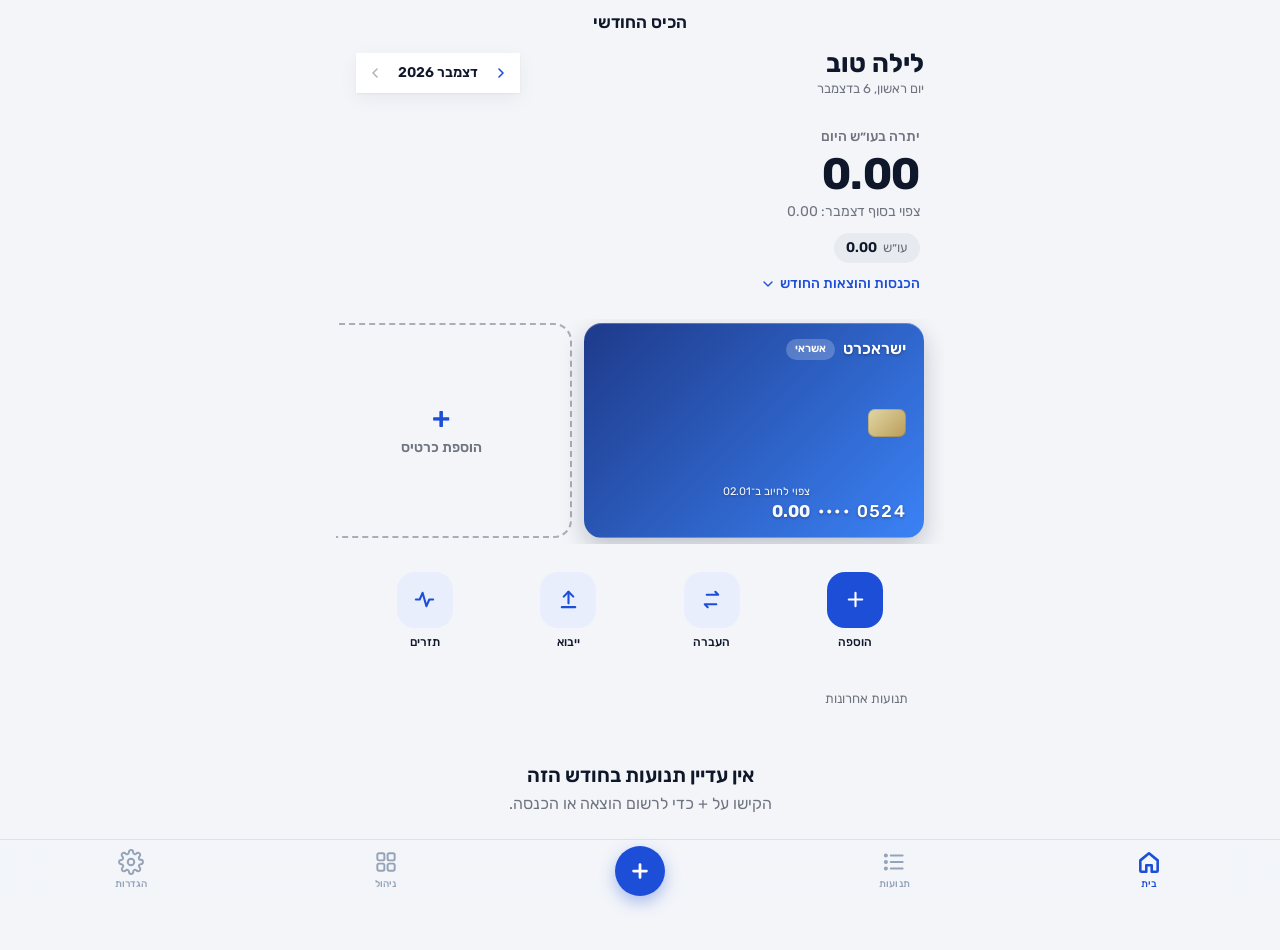
==== commit 4c257812: "גרסה 33: חיוב כרטיס כשורה אחת בפירוט החודש, ניסוח ברור על הכרטיסים Co-Authored-By: Claude Opus 5.5 <" ====
--- a/index.html
+++ b/index.html
@@ -397,6 +397,10 @@
 .quick.four{justify-content:space-between;overflow:visible}
 .quick.four .qa{flex:1;width:auto}
 
+.flows.cardlines{flex-direction:column;gap:6px;margin-top:8px}
+.flows.cardlines:empty{display:none}
+.cardline .cn{flex:1}
+
 /* ===== theme presets: html[data-skin] picks colors; the glass level sliders set --glass, --glass-strong, --sheet-cell, --ov and --glass-blur inline on <html> ===== */
 html[data-skin="ocean"]{--bg:#06141F;--blob-bordeaux:#1C6FB8;--blob-amber:#38C7D9;--blob-purple:#2B3FA8;--blob-teal:#14A37F;
   --tint:#7FE3FF;--bar:rgba(6,20,31,.4);--sw-bg:rgba(14,36,56,.94);--badge-ring:rgba(6,20,31,.85);--plus-glow:rgba(56,199,217,.42);
@@ -833,6 +837,10 @@
 .bankhero.open .bbchev{transform:rotate(180deg)}
 .quick.four{justify-content:space-between;overflow:visible}
 .quick.four .qa{flex:1;width:auto}
+
+.flows.cardlines{flex-direction:column;gap:6px;margin-top:8px}
+.flows.cardlines:empty{display:none}
+.cardline .cn{flex:1}
 
 /* ===== "clean" skin: digital-bank look on top of the classic sheet ===== */
 html[data-skin="clean"]{--bg:#F3F5F9;--cell:#FFFFFF;--sheet:#F3F5F9;--sheet-cell:#FFFFFF;
@@ -952,8 +960,9 @@
       <div class="bbdet" id="balDet" hidden>
         <div class="flows">
           <span class="fl"><span class="fa up">▲</span>הכנסות <b class="num" id="t-inc">0.00</b></span>
-          <span class="fl"><span class="fa down">▼</span>הוצאות <b class="num" id="t-exp">0.00</b></span>
+          <span class="fl"><span class="fa down">▼</span>הוצאות אחרות <b class="num" id="t-exp">0.00</b></span>
         </div>
+        <div class="flows cardlines" id="balCards"></div>
         <div class="flows sm">
           <span class="fl">חיסכון <b class="num" id="t-sav">0.00</b></span>
           <span class="fl">השקעות <b class="num" id="t-inv">0.00</b></span>
@@ -1294,7 +1303,7 @@
       <p class="sf" id="backupInfo"></p>
       <input type="file" id="restoreFile" accept=".json,application/json" hidden>
     </div>
-    <p class="hintline">גרסה 32</p>
+    <p class="hintline">גרסה 33</p>
   </section>
 </main>
 
@@ -1845,7 +1854,14 @@
   const mk=monthKey();
   const items=txs.filter(t=>t.date&&t.date.slice(0,7)===mk);
   const BI=balItems(mk),bItems=BI.rec;
-  const tot={};ORDER.forEach(k=>{tot[k]=sum(bItems.filter(t=>t.kind===k));$("t-"+k).textContent=money(tot[k])});
+  /* the month's breakdown: what went through a credit card shows as one charge line per card, not split into categories */
+  const onCard=t=>t.kind!=="inc"&&(isCC(t)||t.pay==="inst"&&cardOf(t).type!=="direct");
+  const tot={};ORDER.forEach(k=>{tot[k]=sum(bItems.filter(t=>t.kind===k&&!onCard(t)));$("t-"+k).textContent=money(tot[k])});
+  {const box=$("balCards");box.innerHTML="";
+   cards.filter(c=>c.type!=="direct").forEach(c=>{const l=bItems.filter(t=>onCard(t)&&cardOf(t).id===c.id);if(!l.length)return;
+     const d=+c.day||ccDay,date=mk+"-"+pad(d),pm=new Date(+prevMk(mk).slice(0,4),+prevMk(mk).slice(5,7)-1,1).toLocaleDateString("he-IL",{month:"long"});
+     const r=document.createElement("div");r.className="fl cardline";r.innerHTML='<span class="fa down">▼</span><span class="cn"></span><b class="num"></b>';
+     r.querySelector(".cn").textContent=(date<=todayStr()?"חיוב ":"צפוי חיוב ")+c.name+" "+pad(d)+"."+mk.slice(5,7)+" (קניות "+pm+")";r.querySelector("b").textContent=money(sum(l));box.appendChild(r)})}
   const due=dueOf(bItems);
   const pendC=bItems.reduce((s,t)=>s+commDue(t),0);
   const bal=tot.inc-tot.exp-tot.sav-tot.inv-Math.max(due,tot.maa)-pendC;
@@ -2669,7 +2685,9 @@
   el.innerHTML='<div class="cctop"><span class="ccname"></span><span class="cctype"></span></div><div class="ccchip"></div><div class="ccbot"><span class="ccnum num"></span><span class="ccbill"><span class="cbl"></span><b class="num"></b></span></div>';
   el.querySelector(".ccname").textContent=c.name||"כרטיס";el.querySelector(".cctype").textContent=c.type==="direct"?"דיירקט":"אשראי";
   el.querySelector(".ccnum").textContent="•••• "+(c.last4||"····");
-  if(bill){el.querySelector(".cbl").textContent=c.type==="direct"?"החודש":"חיוב ב־"+dShort(bill.date).slice(0,5);el.querySelector(".ccbill b").textContent=money(bill.total)}
+  if(bill){if(c.type==="direct"){const done=sum(bill.list.filter(t=>!t.planned&&t.date<=todayStr())),rest=bill.total-done;
+      el.querySelector(".cbl").textContent=rest>0.004?"ירד החודש · עוד צפוי "+money(rest):"ירד החודש";el.querySelector(".ccbill b").textContent=money(done)}
+    else{el.querySelector(".cbl").textContent=(bill.date<=todayStr()?"חויב ב־":"צפוי לחיוב ב־")+dShort(bill.date).slice(0,5);el.querySelector(".ccbill b").textContent=money(bill.total)}}
   else el.querySelector(".ccbill").hidden=true;
 }
 function renderCards(){
